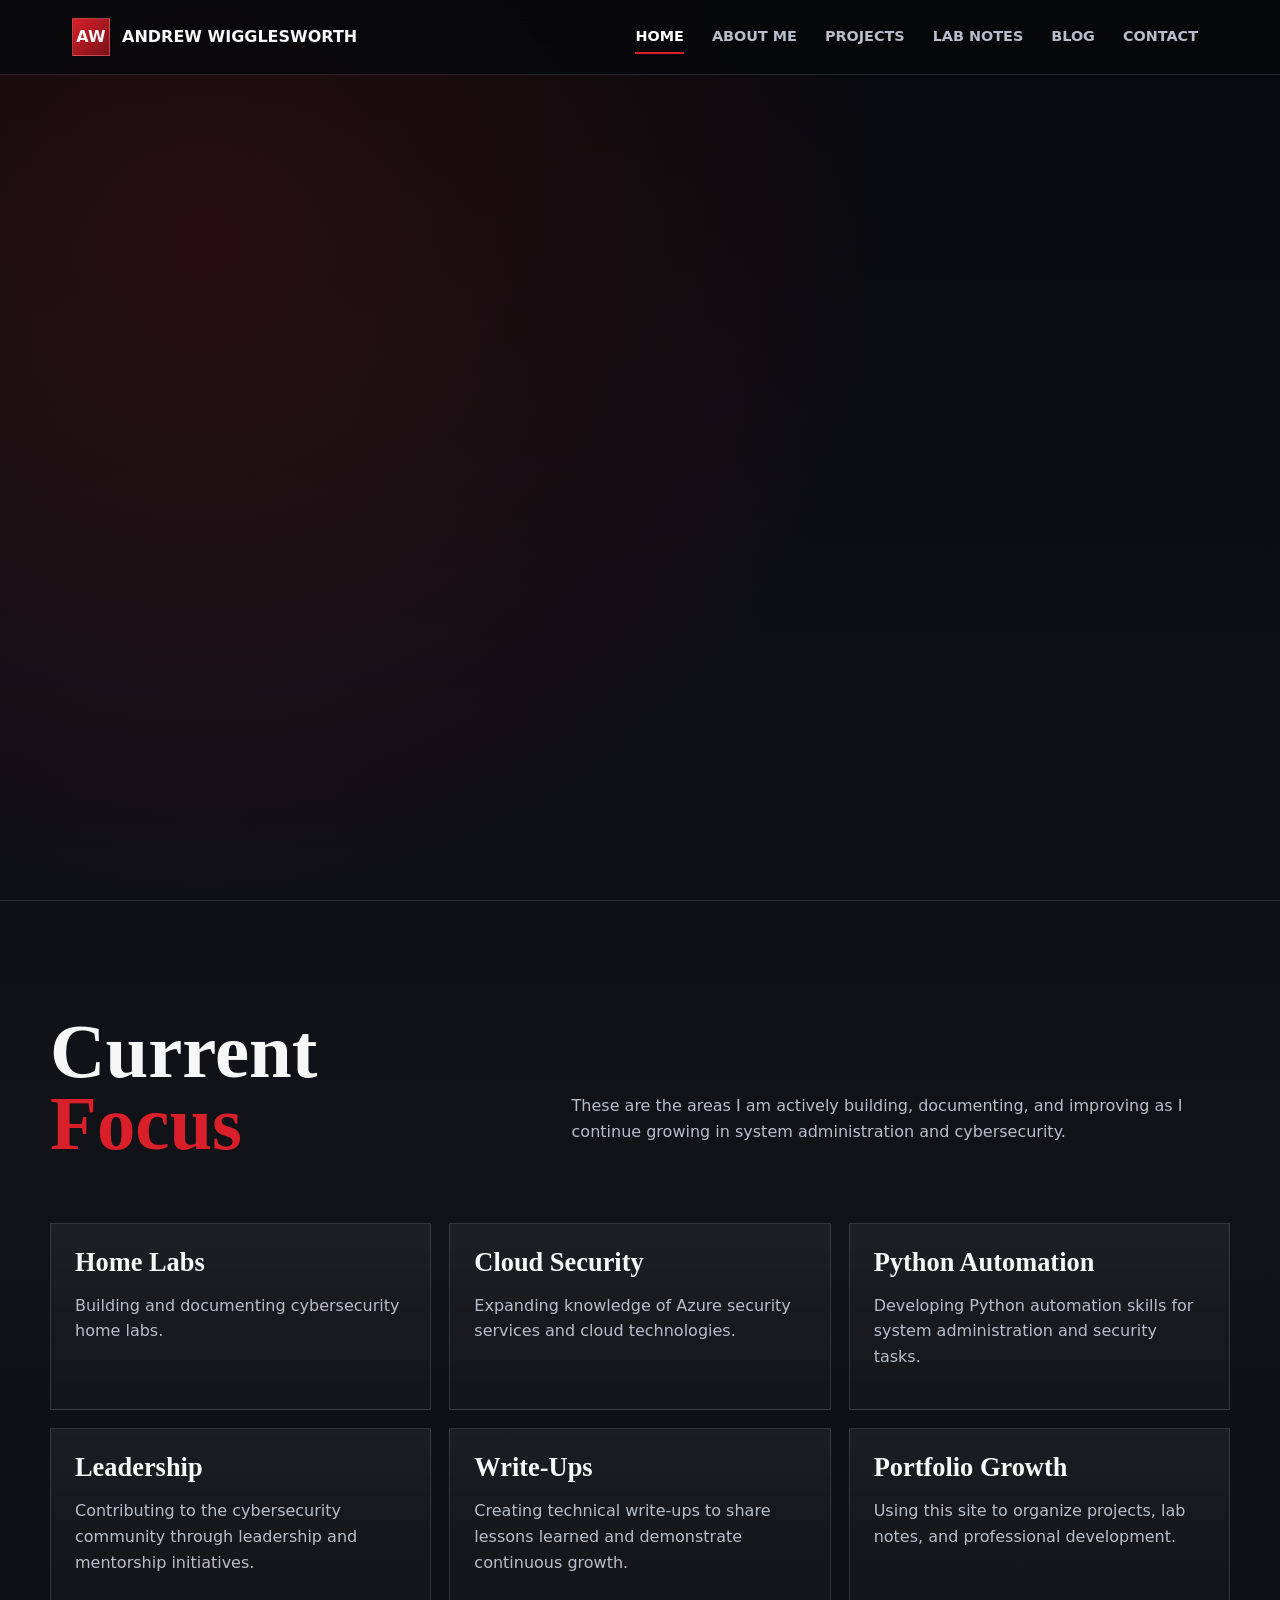
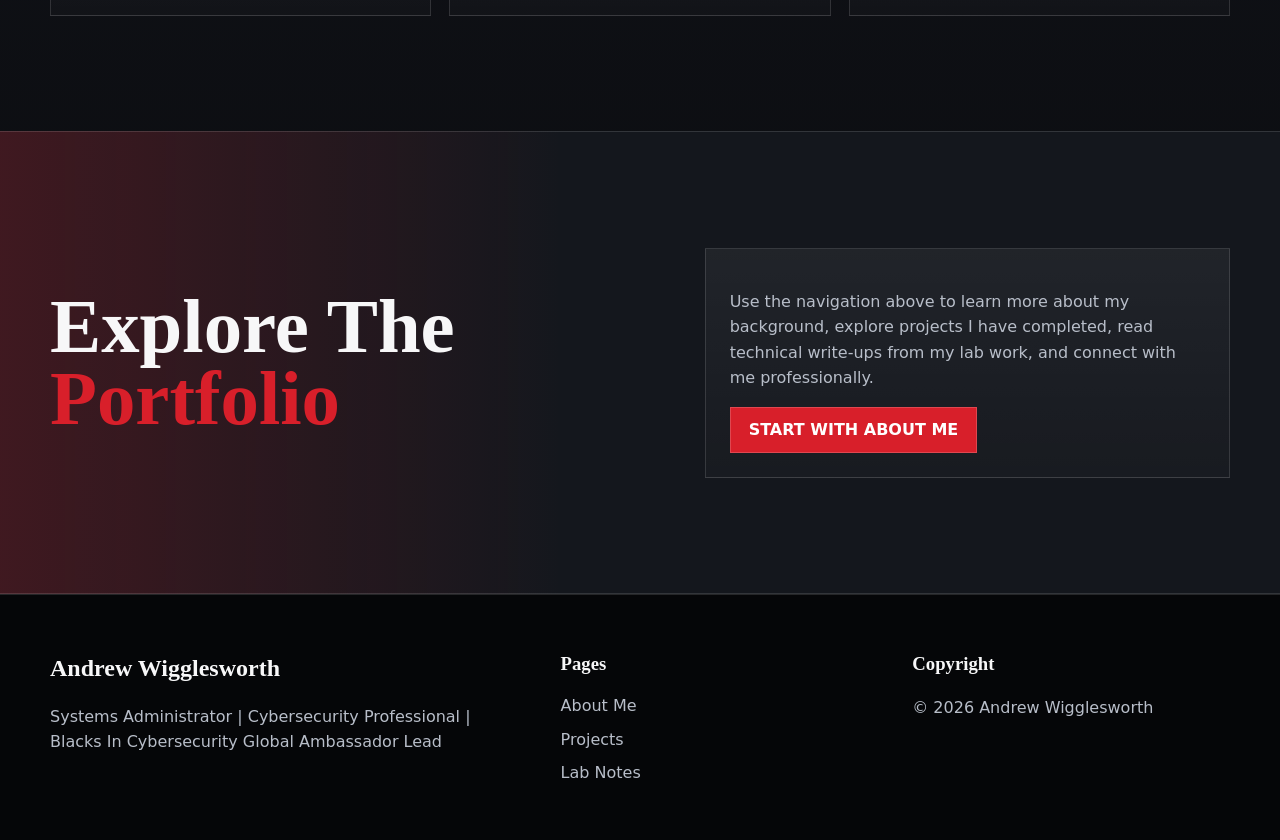
==== index.html @ 380708fb "Update index.html" ====
<!DOCTYPE html>
<html lang="en">
<head>
  <meta charset="UTF-8">
  <meta name="viewport" content="width=device-width, initial-scale=1.0">
  <title>Andrew Wigglesworth | Cybersecurity Portfolio</title>
  <link rel="stylesheet" href="style.css">
  <script src="script.js" defer></script>
</head>
<body>
  <header class="site-header">
    <div class="nav-wrap">
      <a class="brand" href="index.html" aria-label="Home">
        <span class="brand-mark">AW</span>
        <span>Andrew Wigglesworth</span>
      </a>
      <button class="nav-toggle" type="button" aria-label="Open navigation" aria-expanded="false"><span></span></button>
      <nav class="site-nav" aria-label="Main navigation">
        <a href="index.html">Home</a>
        <a href="about.html">About Me</a>
        <a href="projects.html">Projects</a>
        <a href="lab-notes.html">Lab Notes</a>
        <a href="blog.html">Blog</a>
        <a href="contact.html">Contact</a>
      </nav>
    </div>
  </header>

  <main class="page-shell">
    <section class="hero">
      <div class="hero-grid">
        <div class="hero-copy scroll-reveal">
          <p class="eyebrow">Systems Administrator | Cybersecurity Professional</p>
          <h1 class="display-title">Andrew <span>Wigglesworth</span></h1>
          <p class="lead">Welcome to my personal cybersecurity portfolio. This website serves as a central location to showcase my professional experience, technical projects, home lab initiatives, and ongoing growth within the cybersecurity field.</p>
          <p class="lead">I am passionate about building practical skills through hands-on learning, documenting my journey, and helping others break into technology and cybersecurity.</p>
          <div class="hero-actions">
            <a class="btn" href="projects.html">View Projects</a>
            <a class="btn ghost" href="contact.html">Connect With Me</a>
          </div>
        </div>
        <div class="hero-media scroll-reveal">
          <div class="placeholder-image float-soft" data-label="Professional photo placeholder"></div>
          <div class="placeholder-image" data-label="Cyber lab image placeholder"></div>
          <div class="caption-card">
            <strong>Blacks In Cybersecurity Global Ambassador Lead</strong>
            <span>Leadership, mentorship, and community growth.</span>
          </div>
        </div>
      </div>
    </section>

    <section class="section">
      <div class="section-inner">
        <div class="split-heading scroll-reveal">
          <h2>Current<br><span class="accent">Focus</span></h2>
          <p>These are the areas I am actively building, documenting, and improving as I continue growing in system administration and cybersecurity.</p>
        </div>
        <div class="card-grid">
          <article class="mini-card scroll-reveal"><h3>Home Labs</h3><p>Building and documenting cybersecurity home labs.</p></article>
          <article class="mini-card scroll-reveal"><h3>Cloud Security</h3><p>Expanding knowledge of Azure security services and cloud technologies.</p></article>
          <article class="mini-card scroll-reveal"><h3>Python Automation</h3><p>Developing Python automation skills for system administration and security tasks.</p></article>
          <article class="mini-card scroll-reveal"><h3>Leadership</h3><p>Contributing to the cybersecurity community through leadership and mentorship initiatives.</p></article>
          <article class="mini-card scroll-reveal"><h3>Write-Ups</h3><p>Creating technical write-ups to share lessons learned and demonstrate continuous growth.</p></article>
          <article class="mini-card scroll-reveal"><h3>Portfolio Growth</h3><p>Using this site to organize projects, lab notes, and professional development.</p></article>
        </div>
      </div>
    </section>

    <section class="section band">
      <div class="section-inner cta-band">
        <h2 class="scroll-reveal">Explore The<br><span class="accent">Portfolio</span></h2>
        <div class="mini-card scroll-reveal">
          <p>Use the navigation above to learn more about my background, explore projects I have completed, read technical write-ups from my lab work, and connect with me professionally.</p>
          <a class="btn" href="about.html">Start With About Me</a>
        </div>
      </div>
    </section>
  </main>

  <footer class="site-footer">
    <div class="footer-grid">
      <div><h2>Andrew Wigglesworth</h2><p>Systems Administrator | Cybersecurity Professional | Blacks In Cybersecurity Global Ambassador Lead</p></div>
      <div><h3>Pages</h3><div class="footer-links"><a href="about.html">About Me</a><a href="projects.html">Projects</a><a href="lab-notes.html">Lab Notes</a></div></div>
      <div><h3>Copyright</h3><p>&copy; 2026 Andrew Wigglesworth</p></div>
    </div>
  </footer>
</body>
</html>
---- style.css ----
:root {
  --bg: #08090b;
  --panel: #14171d;
  --panel-strong: #1b2028;
  --text: #f7f7f8;
  --muted: #b8bec9;
  --line: rgba(255, 255, 255, 0.13);
  --red: #d81f2a;
  --red-soft: rgba(216, 31, 42, 0.16);
  --white: #ffffff;
  --max: 1180px;
  --shadow: 0 24px 70px rgba(0, 0, 0, 0.38);
}

* {
  box-sizing: border-box;
}

html {
  scroll-behavior: smooth;
}

body {
  margin: 0;
  background:
    radial-gradient(circle at 16% 10%, rgba(216, 31, 42, 0.14), transparent 28%),
    linear-gradient(180deg, #08090b 0%, #111319 48%, #08090b 100%);
  color: var(--text);
  font-family: Inter, ui-sans-serif, system-ui, -apple-system, BlinkMacSystemFont, "Segoe UI", sans-serif;
  line-height: 1.6;
  opacity: 0;
  transform: translateY(10px);
  transition: opacity 520ms ease, transform 520ms ease;
}

body.page-ready {
  opacity: 1;
  transform: translateY(0);
}

body.page-exit {
  opacity: 0;
  transform: translateY(8px);
}

a {
  color: inherit;
  text-decoration: none;
}

.site-header {
  position: sticky;
  top: 0;
  z-index: 20;
  border-bottom: 1px solid var(--line);
  background: rgba(8, 9, 11, 0.86);
  backdrop-filter: blur(18px);
}

.nav-wrap {
  max-width: var(--max);
  min-height: 74px;
  margin: 0 auto;
  padding: 0 22px;
  display: flex;
  align-items: center;
  justify-content: space-between;
  gap: 22px;
}

.brand {
  display: inline-flex;
  align-items: center;
  gap: 12px;
  font-weight: 900;
  text-transform: uppercase;
}

.brand-mark {
  width: 38px;
  height: 38px;
  display: grid;
  place-items: center;
  background: linear-gradient(135deg, var(--red), #7a1118);
  border: 1px solid rgba(255, 255, 255, 0.2);
}

.nav-toggle {
  display: none;
  width: 42px;
  height: 42px;
  border: 1px solid var(--line);
  background: transparent;
  color: var(--white);
  cursor: pointer;
}

.nav-toggle span,
.nav-toggle::before,
.nav-toggle::after {
  content: "";
  display: block;
  width: 18px;
  height: 2px;
  margin: 4px auto;
  background: currentColor;
  transition: transform 220ms ease, opacity 220ms ease;
}

.nav-toggle.is-open span {
  opacity: 0;
}

.nav-toggle.is-open::before {
  transform: translateY(6px) rotate(45deg);
}

.nav-toggle.is-open::after {
  transform: translateY(-6px) rotate(-45deg);
}

.site-nav {
  display: flex;
  align-items: center;
  gap: 8px;
}

.site-nav a {
  position: relative;
  padding: 12px 10px;
  color: var(--muted);
  font-size: 0.9rem;
  font-weight: 800;
  text-transform: uppercase;
  transition: color 200ms ease;
}

.site-nav a::after {
  content: "";
  position: absolute;
  left: 10px;
  right: 10px;
  bottom: 7px;
  height: 2px;
  background: var(--red);
  transform: scaleX(0);
  transform-origin: left;
  transition: transform 220ms ease;
}

.site-nav a:hover,
.site-nav a.is-active {
  color: var(--white);
}

.site-nav a:hover::after,
.site-nav a.is-active::after {
  transform: scaleX(1);
}

.page-shell {
  overflow: hidden;
}

.hero {
  min-height: calc(100vh - 74px);
  padding: clamp(54px, 8vw, 94px) 22px;
  display: grid;
  align-items: center;
  border-bottom: 1px solid var(--line);
}

.hero-grid,
.feature-row,
.contact-grid,
.cta-band {
  max-width: var(--max);
  margin: 0 auto;
  display: grid;
  grid-template-columns: 1.05fr 0.95fr;
  gap: clamp(34px, 6vw, 74px);
  align-items: center;
}

.eyebrow {
  display: inline-flex;
  align-items: center;
  gap: 10px;
  color: var(--muted);
  font-size: 0.78rem;
  font-weight: 900;
  text-transform: uppercase;
}

.eyebrow::before {
  content: "";
  width: 9px;
  height: 9px;
  background: var(--red);
}

.display-title {
  margin: 16px 0 20px;
  font-family: Georgia, "Times New Roman", serif;
  font-size: clamp(3.2rem, 9vw, 8rem);
  line-height: 0.9;
  letter-spacing: 0;
}

.display-title span,
.accent {
  color: var(--red);
}

.lead {
  max-width: 680px;
  margin: 0 0 28px;
  color: var(--muted);
  font-size: clamp(1rem, 1.6vw, 1.2rem);
}

.btn {
  display: inline-flex;
  align-items: center;
  justify-content: center;
  min-height: 46px;
  padding: 0 18px;
  border: 1px solid rgba(255, 255, 255, 0.18);
  background: var(--red);
  color: var(--white);
  font-weight: 900;
  text-transform: uppercase;
  transition: transform 200ms ease, background 200ms ease;
}

.btn:hover {
  transform: translateY(-2px);
  background: #f02b37;
}

.btn.ghost {
  background: transparent;
}

.btn.ghost:hover {
  background: var(--red-soft);
}

.hero-actions {
  display: flex;
  flex-wrap: wrap;
  gap: 14px;
}

.hero-media {
  position: relative;
  min-height: 540px;
}

.placeholder-image {
  position: relative;
  min-height: 300px;
  overflow: hidden;
  border: 1px solid var(--line);
  background:
    linear-gradient(135deg, rgba(255, 255, 255, 0.08), transparent 32%),
    repeating-linear-gradient(-45deg, rgba(255, 255, 255, 0.075) 0 1px, transparent 1px 18px),
    linear-gradient(135deg, #1b2028, #0d0f13);
  box-shadow: var(--shadow);
}

.placeholder-image::before {
  content: "";
  position: absolute;
  inset: 18px;
  border: 1px dashed rgba(255, 255, 255, 0.25);
}

.placeholder-image::after {
  content: attr(data-label);
  position: absolute;
  left: 28px;
  bottom: 24px;
  color: rgba(255, 255, 255, 0.78);
  font-size: 0.78rem;
  font-weight: 900;
  text-transform: uppercase;
}

.hero-media .placeholder-image:first-child {
  min-height: 420px;
  width: 78%;
  margin-left: auto;
}

.hero-media .placeholder-image:nth-child(2) {
  position: absolute;
  left: 0;
  bottom: 28px;
  width: 58%;
  min-height: 230px;
  border-color: rgba(216, 31, 42, 0.56);
}

.caption-card {
  position: absolute;
  right: 0;
  bottom: 0;
  width: min(280px, 74%);
  padding: 22px;
  border-left: 4px solid var(--red);
  background: rgba(20, 23, 29, 0.94);
  box-shadow: var(--shadow);
}

.caption-card strong {
  display: block;
  font-family: Georgia, "Times New Roman", serif;
  font-size: 1.42rem;
  line-height: 1.12;
}

.caption-card span {
  color: var(--muted);
  font-size: 0.88rem;
}

.section {
  padding: clamp(70px, 9vw, 126px) 22px;
}

.section-inner {
  max-width: var(--max);
  margin: 0 auto;
}

.split-heading {
  display: grid;
  grid-template-columns: 0.82fr 1.18fr;
  gap: clamp(28px, 5vw, 68px);
  align-items: end;
  margin-bottom: clamp(36px, 5vw, 62px);
}

.split-heading h2,
.feature-copy h2,
.feature-copy h3,
.cta-band h2 {
  margin: 0;
  font-family: Georgia, "Times New Roman", serif;
  font-size: clamp(2.4rem, 6vw, 5.8rem);
  line-height: 0.94;
  letter-spacing: 0;
}

.split-heading p,
.feature-copy p,
.mini-card p,
.contact-card p,
.footer-grid p,
.footer-grid a {
  color: var(--muted);
}

.feature-row {
  padding: clamp(38px, 5vw, 74px) 0;
  border-top: 1px solid var(--line);
}

.feature-row.reverse .feature-copy {
  order: 2;
}

.feature-row.reverse .feature-media {
  order: 1;
}

.meta-list {
  display: grid;
  gap: 12px;
  margin: 22px 0 0;
  padding: 0;
  list-style: none;
}

.meta-list li {
  display: flex;
  gap: 12px;
  color: var(--muted);
}

.meta-list li::before {
  content: "";
  flex: 0 0 auto;
  width: 9px;
  height: 9px;
  margin-top: 8px;
  background: var(--red);
}

.card-grid {
  display: grid;
  grid-template-columns: repeat(3, 1fr);
  gap: 18px;
}

.mini-card,
.contact-card {
  min-height: 178px;
  padding: 24px;
  border: 1px solid var(--line);
  background: linear-gradient(180deg, rgba(255, 255, 255, 0.055), rgba(255, 255, 255, 0.015));
  transition: transform 220ms ease, border-color 220ms ease, background 220ms ease;
}

.mini-card:hover,
.contact-card:hover {
  transform: translateY(-5px);
  border-color: rgba(216, 31, 42, 0.62);
  background: linear-gradient(180deg, rgba(216, 31, 42, 0.14), rgba(255, 255, 255, 0.015));
}

.mini-card h3,
.contact-card h2 {
  margin: 0 0 12px;
  font-family: Georgia, "Times New Roman", serif;
  font-size: 1.65rem;
  line-height: 1.1;
}

.band {
  background:
    linear-gradient(90deg, rgba(216, 31, 42, 0.22), transparent 44%),
    var(--panel);
  border-top: 1px solid var(--line);
  border-bottom: 1px solid var(--line);
}

.contact-grid {
  grid-template-columns: 0.9fr 1.1fr;
}

.contact-links {
  display: grid;
  gap: 16px;
}

.contact-card a {
  color: var(--white);
  font-weight: 900;
}

.site-footer {
  padding: 54px 22px;
  border-top: 1px solid var(--line);
  background: #050608;
}

.footer-grid {
  max-width: var(--max);
  margin: 0 auto;
  display: grid;
  grid-template-columns: 1.2fr 0.8fr 0.8fr;
  gap: 34px;
}

.footer-grid h2,
.footer-grid h3 {
  margin: 0 0 14px;
  font-family: Georgia, "Times New Roman", serif;
}

.footer-links {
  display: grid;
  gap: 8px;
}

.scroll-reveal {
  opacity: 0;
  transform: translateY(34px);
  transition: opacity 680ms ease, transform 680ms ease;
  transition-delay: calc(var(--reveal-delay, 0) * 85ms);
}

.scroll-reveal.is-visible {
  opacity: 1;
  transform: translateY(0);
}

.float-soft {
  animation: floatSoft 5.6s ease-in-out infinite;
}

@keyframes floatSoft {
  0%,
  100% {
    transform: translateY(0);
  }

  50% {
    transform: translateY(-12px);
  }
}

@media (max-width: 900px) {
  .nav-toggle {
    display: block;
  }

  .site-nav {
    position: absolute;
    top: 74px;
    left: 0;
    right: 0;
    display: grid;
    gap: 0;
    padding: 10px 22px 22px;
    background: rgba(8, 9, 11, 0.98);
    border-bottom: 1px solid var(--line);
    transform: translateY(-14px);
    opacity: 0;
    pointer-events: none;
    transition: opacity 220ms ease, transform 220ms ease;
  }

  .site-nav.is-open {
    transform: translateY(0);
    opacity: 1;
    pointer-events: auto;
  }

  .site-nav a {
    padding: 14px 0;
  }

  .hero-grid,
  .feature-row,
  .contact-grid,
  .cta-band,
  .split-heading,
  .footer-grid {
    grid-template-columns: 1fr;
  }

  .feature-row.reverse .feature-copy,
  .feature-row.reverse .feature-media {
    order: initial;
  }

  .card-grid {
    grid-template-columns: 1fr;
  }

  .hero-media {
    min-height: 430px;
  }
}

@media (max-width: 620px) {
  .brand span:last-child {
    display: none;
  }

  .hero,
  .section,
  .site-footer {
    padding-left: 16px;
    padding-right: 16px;
  }

  .nav-wrap {
    padding: 0 16px;
  }

  .display-title {
    font-size: clamp(3.1rem, 17vw, 5.1rem);
  }

  .hero-media {
    display: grid;
    gap: 16px;
    min-height: 0;
  }

  .hero-media .placeholder-image:first-child,
  .hero-media .placeholder-image:nth-child(2),
  .caption-card {
    position: relative;
    width: 100%;
    inset: auto;
    margin: 0;
  }
}

@media (prefers-reduced-motion: reduce) {
  *,
  *::before,
  *::after {
    scroll-behavior: auto !important;
    animation-duration: 0.01ms !important;
    animation-iteration-count: 1 !important;
    transition-duration: 0.01ms !important;
  }

  body,
  .scroll-reveal {
    opacity: 1;
    transform: none;
  }
}

/* ===== Blog Feed Page ===== */

.feed-layout {
    display: grid;
    grid-template-columns: repeat(2, minmax(0, 1fr));
    gap: 2rem;
    align-items: start;
}

.feed-column {
    margin-bottom: 0;
}

.feed-column-header {
    margin-bottom: 1.25rem;
}

.feed-column-header h2 {
    margin-bottom: 0.5rem;
}

.feed-column-header p {
    color: #b0b0b0;
    margin: 0;
}

.feed-scroll {
    height: 720px;
    overflow-y: auto;
    overflow-x: hidden;
    padding-right: 0.75rem;
    scrollbar-color: #64b5f6 #121212;
    scrollbar-width: thin;
}

.feed-scroll::-webkit-scrollbar {
    width: 10px;
}

.feed-scroll::-webkit-scrollbar-track {
    background: #121212;
    border-radius: 10px;
}

.feed-scroll::-webkit-scrollbar-thumb {
    background: #64b5f6;
    border-radius: 10px;
}

.feed-scroll::-webkit-scrollbar-thumb:hover {
    background: #90caf9;
}

.manual-post {
    background-color: #121212;
    border: 1px solid #2d2d2d;
    border-radius: 10px;
    padding: 1.5rem;
    margin-bottom: 1rem;
}

.manual-post h3 {
    color: #64b5f6;
    margin-top: 0;
}

.manual-post p {
    color: #cfcfcf;
}

@media (max-width: 900px) {
    .feed-layout {
        grid-template-columns: 1fr;
    }

    .feed-scroll {
        height: 620px;
    }
}
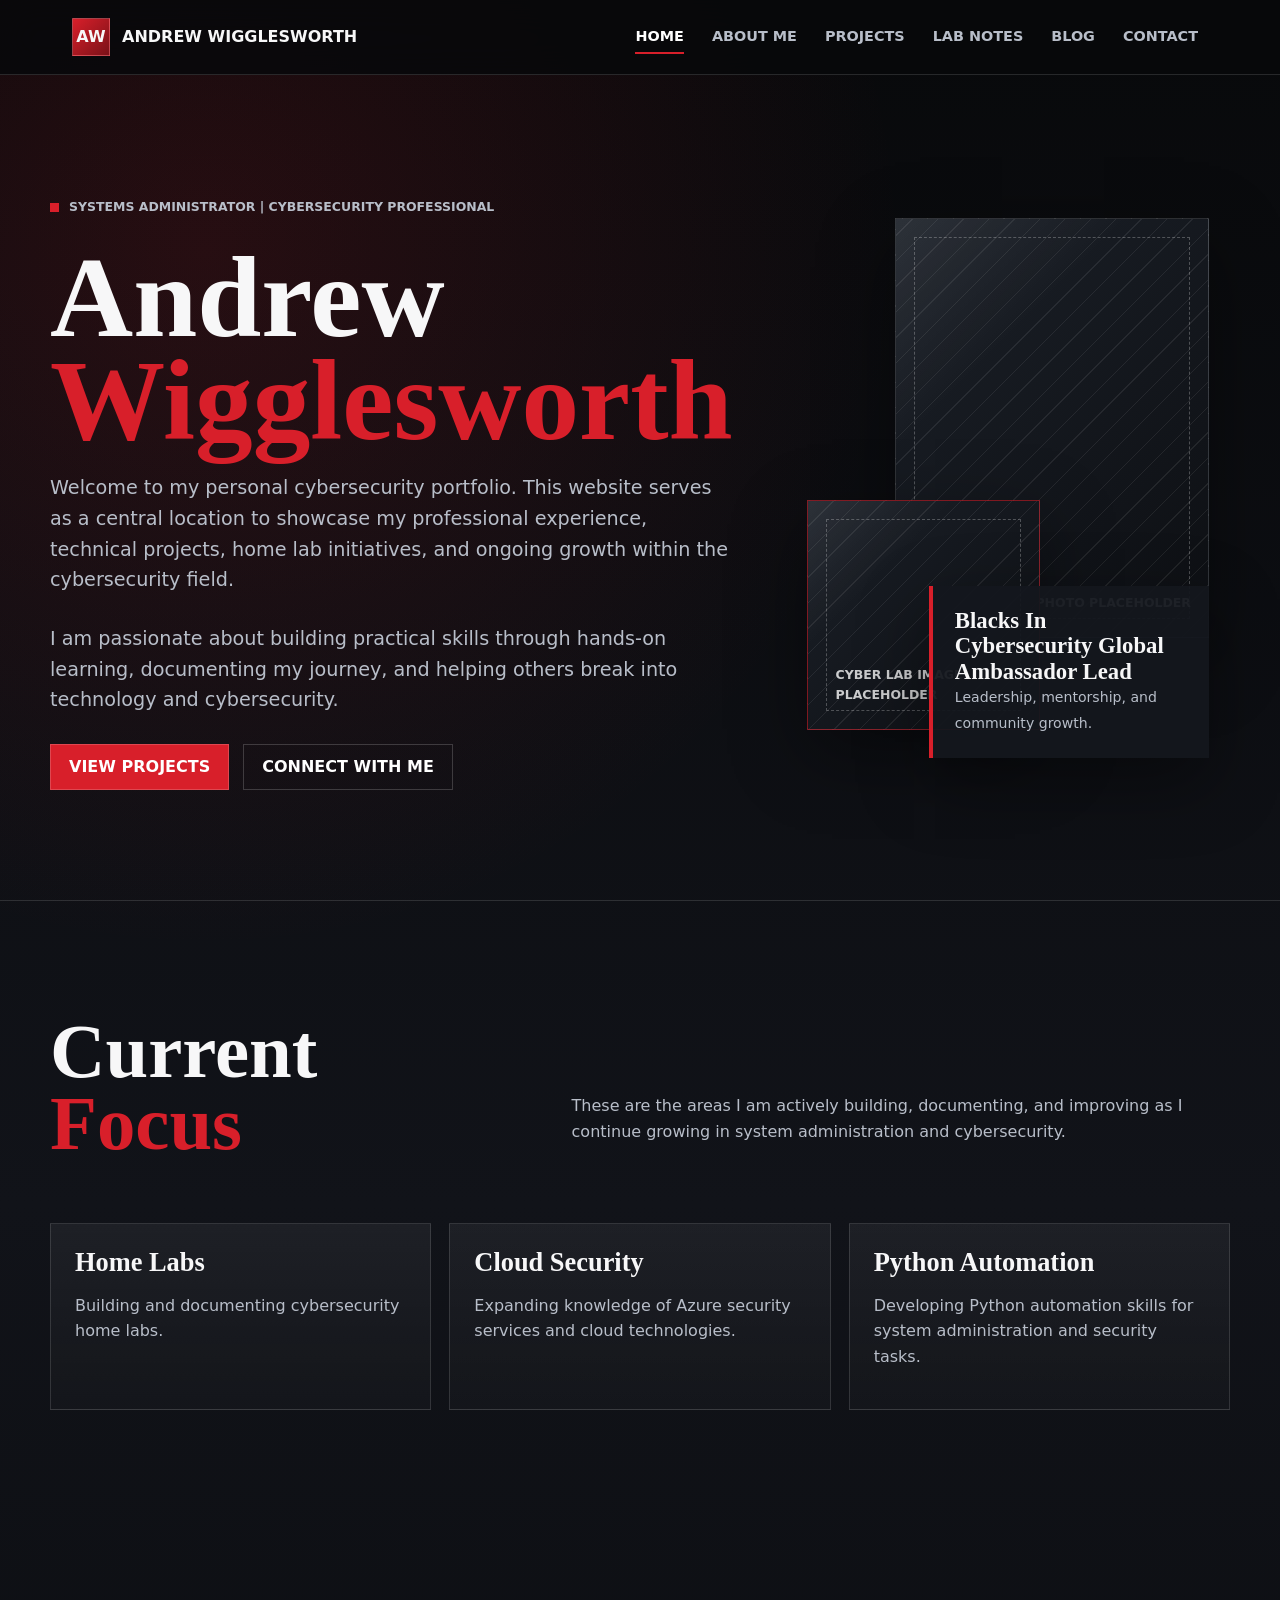
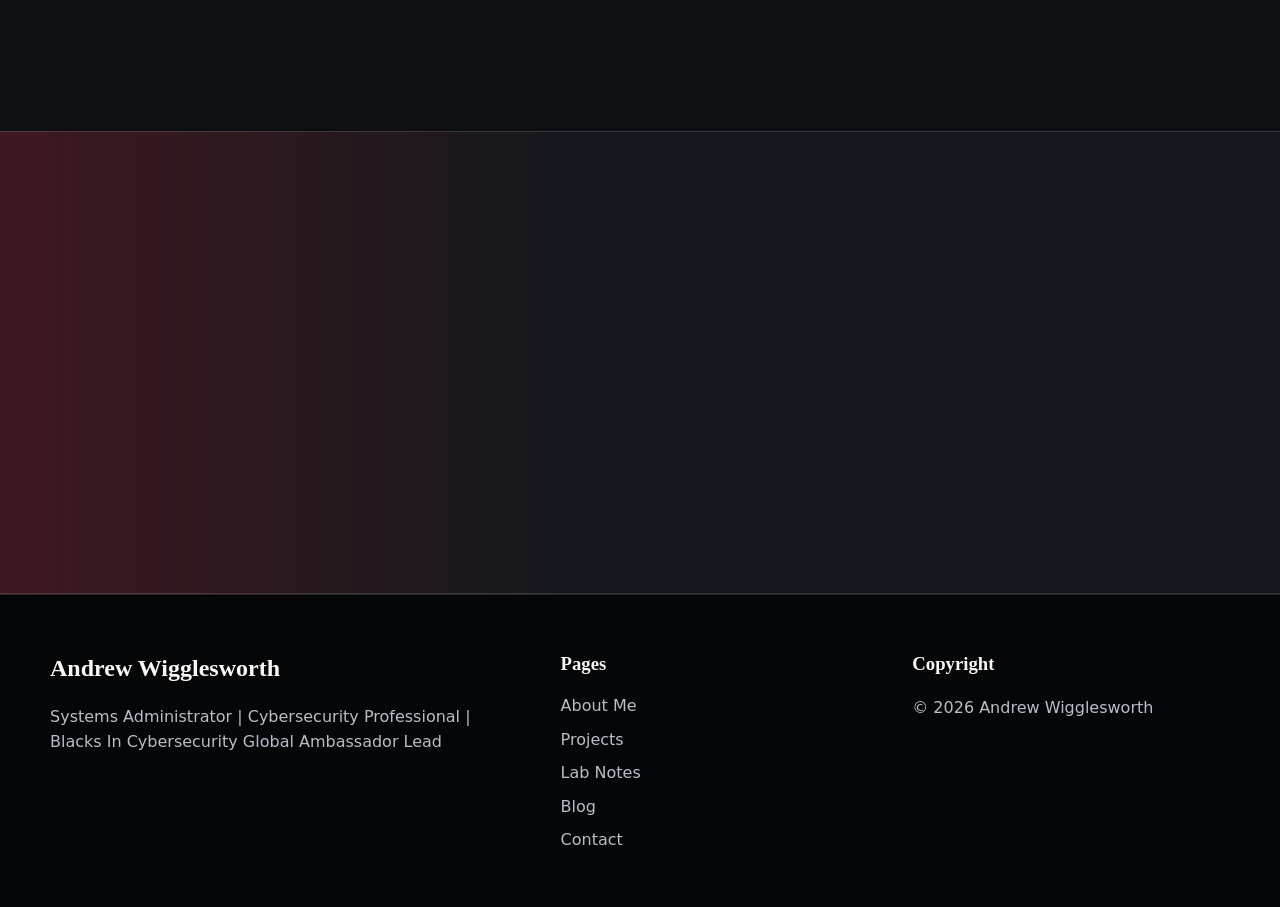
==== commit b07c244b: "Update index.html" ====
--- a/index.html
+++ b/index.html
@@ -81,7 +81,7 @@
   <footer class="site-footer">
     <div class="footer-grid">
       <div><h2>Andrew Wigglesworth</h2><p>Systems Administrator | Cybersecurity Professional | Blacks In Cybersecurity Global Ambassador Lead</p></div>
-      <div><h3>Pages</h3><div class="footer-links"><a href="about.html">About Me</a><a href="projects.html">Projects</a><a href="lab-notes.html">Lab Notes</a></div></div>
+      <div><h3>Pages</h3><div class="footer-links"><a href="about.html">About Me</a><a href="projects.html">Projects</a><a href="lab-notes.html">Lab Notes</a><a href="blog.html">Blog</a><a href="contact.html">Contact</a></div></div>
       <div><h3>Copyright</h3><p>&copy; 2026 Andrew Wigglesworth</p></div>
     </div>
   </footer>
--- a/style.css
+++ b/style.css
@@ -616,23 +616,43 @@
     grid-template-columns: repeat(2, minmax(0, 1fr));
     gap: 2rem;
     align-items: start;
+.blog-feed-grid {
+  display: grid;
+  grid-template-columns: repeat(2, minmax(0, 1fr));
+  gap: 22px;
+  align-items: start;
 }
 
 .feed-column {
     margin-bottom: 0;
+.blog-feed-panel {
+  min-height: 820px;
+  padding: 24px;
+  border: 1px solid var(--line);
+  background: linear-gradient(180deg, rgba(255, 255, 255, 0.055), rgba(255, 255, 255, 0.015));
 }
 
 .feed-column-header {
     margin-bottom: 1.25rem;
+.blog-feed-header {
+  margin-bottom: 18px;
 }
 
 .feed-column-header h2 {
     margin-bottom: 0.5rem;
+.blog-feed-header h2 {
+  margin: 8px 0 10px;
+  font-family: Georgia, "Times New Roman", serif;
+  font-size: clamp(2rem, 4vw, 3.8rem);
+  line-height: 0.96;
 }
 
 .feed-column-header p {
     color: #b0b0b0;
     margin: 0;
+.blog-feed-header p:last-child {
+  margin: 0;
+  color: var(--muted);
 }
 
 .feed-scroll {
@@ -642,6 +662,13 @@
     padding-right: 0.75rem;
     scrollbar-color: #64b5f6 #121212;
     scrollbar-width: thin;
+.blog-feed-scroll {
+  height: 720px;
+  overflow-y: auto;
+  overflow-x: hidden;
+  padding-right: 12px;
+  scrollbar-color: var(--red) #0c0e12;
+  scrollbar-width: thin;
 }
 
 .feed-scroll::-webkit-scrollbar {
@@ -651,15 +678,21 @@
 .feed-scroll::-webkit-scrollbar-track {
     background: #121212;
     border-radius: 10px;
+.blog-feed-scroll::-webkit-scrollbar {
+  width: 10px;
 }
 
 .feed-scroll::-webkit-scrollbar-thumb {
     background: #64b5f6;
     border-radius: 10px;
+.blog-feed-scroll::-webkit-scrollbar-track {
+  background: #0c0e12;
 }
 
 .feed-scroll::-webkit-scrollbar-thumb:hover {
     background: #90caf9;
+.blog-feed-scroll::-webkit-scrollbar-thumb {
+  background: var(--red);
 }
 
 .manual-post {
@@ -668,25 +701,13 @@
     border-radius: 10px;
     padding: 1.5rem;
     margin-bottom: 1rem;
+  padding: 22px;
+  margin-bottom: 16px;
+  border: 1px solid var(--line);
+  background: #0c0e12;
 }
 
 .manual-post h3 {
     color: #64b5f6;
-    margin-top: 0;
-}
-
-.manual-post p {
-    color: #cfcfcf;
-}
-
-@media (max-width: 900px) {
-    .feed-layout {
-        grid-template-columns: 1fr;
-    }
-
-    .feed-scroll {
-        height: 620px;
-    }
-}
-
-
+
+
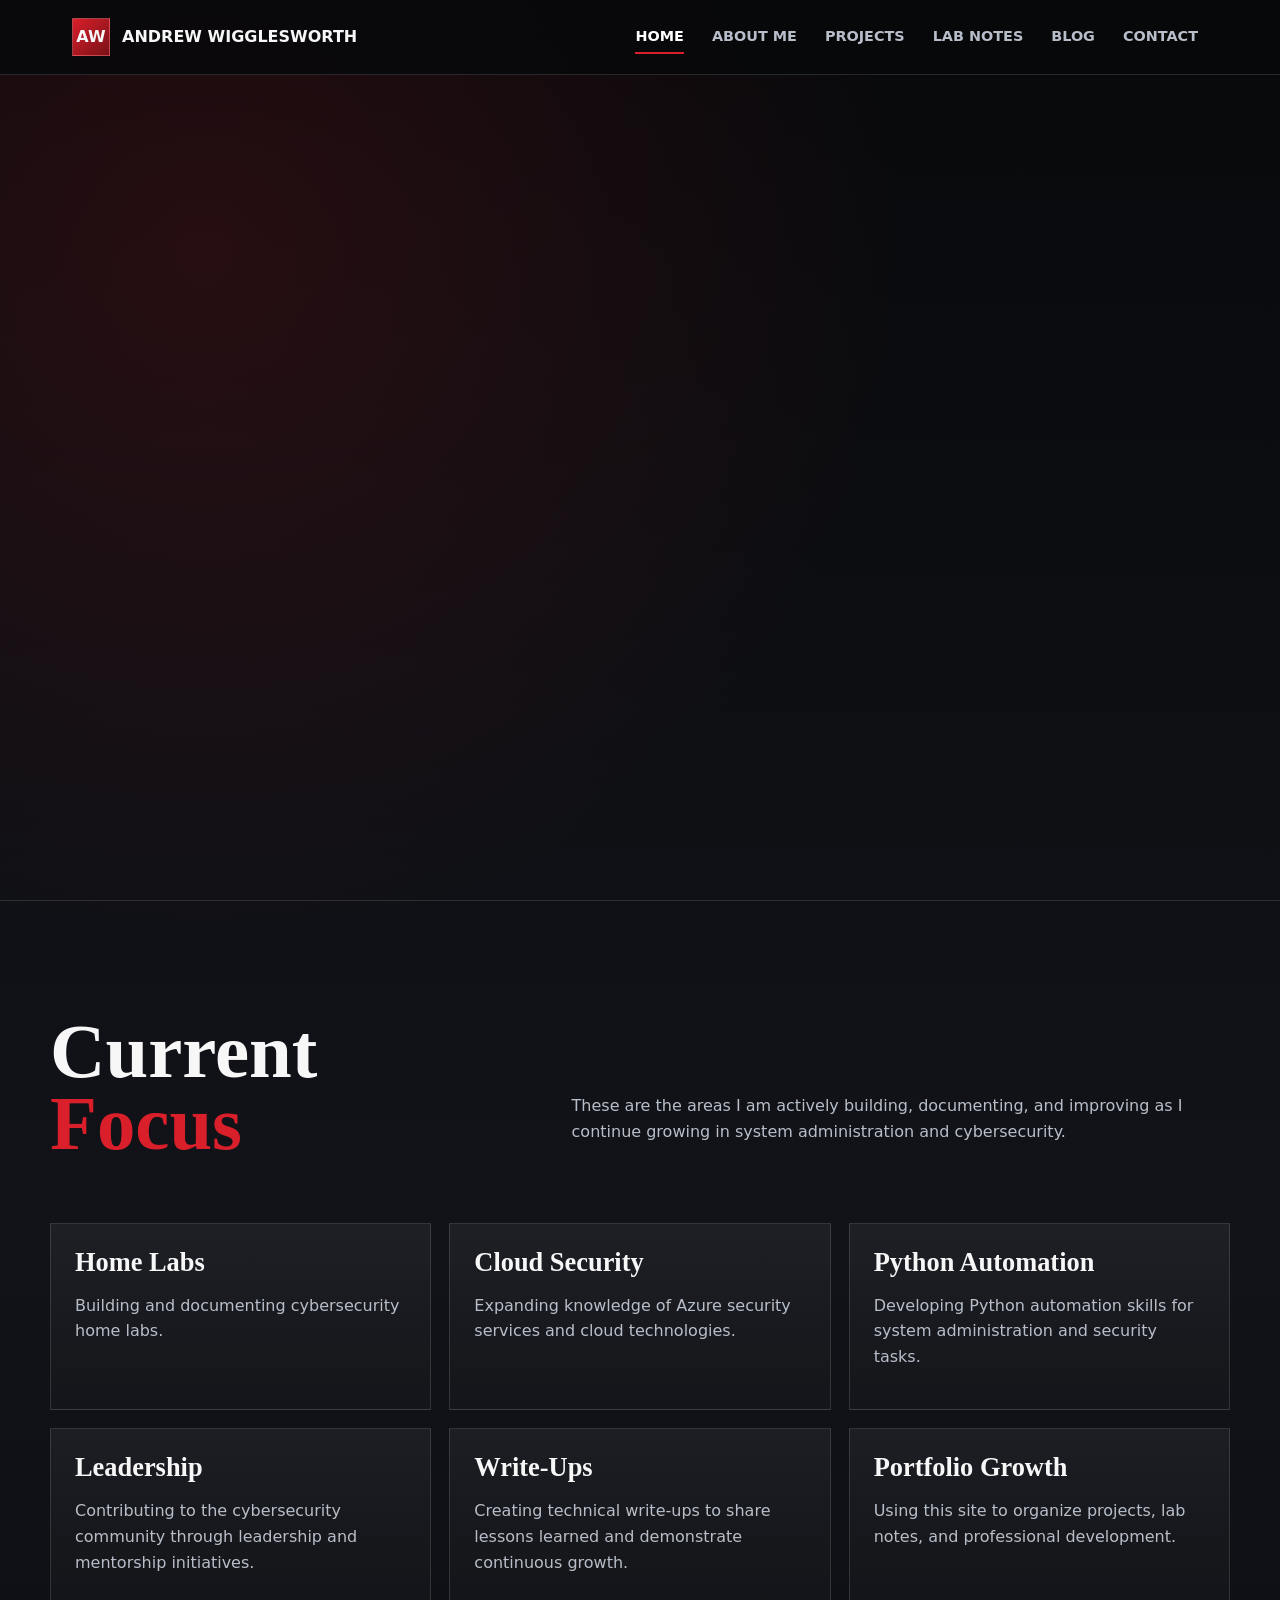
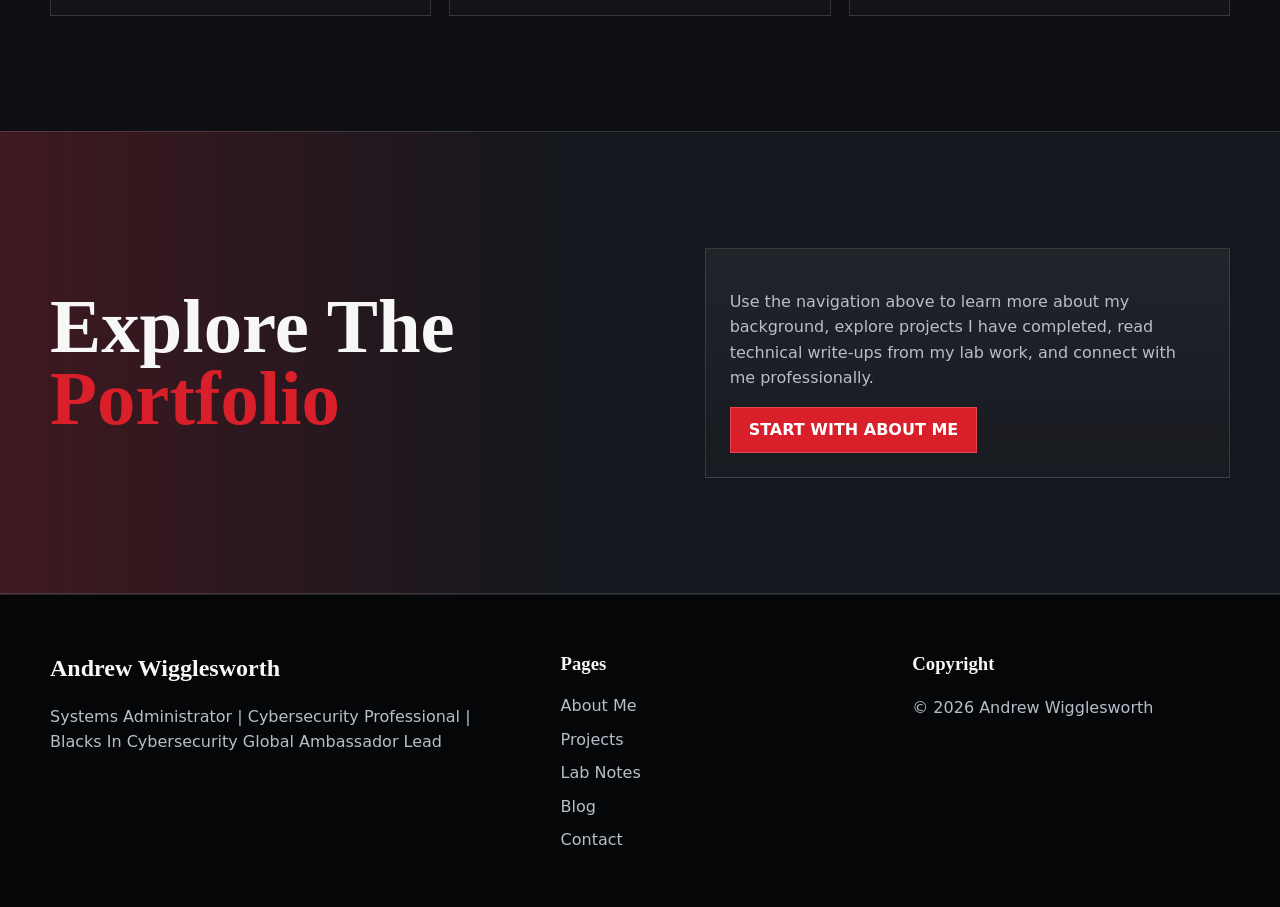
==== commit 8117a2e7: "Update index.html" ====
--- a/index.html
+++ b/index.html
@@ -1,20 +1,47 @@
 <!DOCTYPE html>
+<!--
+  index.html: HOME PAGE
+  This is the main entry page for the portfolio.
+  HTML comments like this are visible in GITHub code but not on the website.
+-->
 <html lang="en">
 <head>
+  <!-- Allows standard letters, symbols, and punctuation to display correctly. -->
   <meta charset="UTF-8">
+ 
+  <!-- Makes the layout use the actual width of phones and tablets. -->
   <meta name="viewport" content="width=device-width, initial-scale=1.0">
+
+  <!-- Text displayed in the browser tab and used by search engines. -->
   <title>Andrew Wigglesworth | Cybersecurity Portfolio</title>
+
+  <!-- Loads the shard visual design used by every page. -->
   <link rel="stylesheet" href="style.css">
+
+  <!-- 
+    Loads shared interaction and animation code.
+    "defer" waits until the HTML has been read before running the script.
+  -->
   <script src="script.js" defer></script>
 </head>
 <body>
+  <!-- ===== SHARED SITE HEADER ===== -->
   <header class="site-header">
     <div class="nav-wrap">
+      <!-- Clicking the brand returns visitors to the home page. -->
       <a class="brand" href="index.html" aria-label="Home">
         <span class="brand-mark">AW</span>
         <span>Andrew Wigglesworth</span>
       </a>
-      <button class="nav-toggle" type="button" aria-label="Open navigation" aria-expanded="false"><span></span></button>
+
+      <!-- Mobile menu button. JavaScript adds/removes the "is-open" class. -->
+      <button class="nav-toggle" type="button" aria-label="Open navigation" aria-expanded="false"><span></span>
+      </button>
+
+      <!--
+        Main navigation.
+        script.js compares each href with the current filename and adds "is-active" to the matching link.
+      -->
       <nav class="site-nav" aria-label="Main navigation">
         <a href="index.html">Home</a>
         <a href="about.html">About Me</a>
@@ -26,22 +53,39 @@
     </div>
   </header>
 
+  <!-- ===== MAIN HOME-PAGE CONTENT ===== -->
   <main class="page-shell">
+    <!--
+      HERO SECTION
+      "hero-grid" creates two column on desktop.
+      "scroll-reveal" tells JavaScript to animate an elemnet into view.
+    -->
     <section class="hero">
       <div class="hero-grid">
+        <!-- Left hero column: introductory text and calls to action. -->
         <div class="hero-copy scroll-reveal">
           <p class="eyebrow">Systems Administrator | Cybersecurity Professional</p>
+
+          <!-- The span is colored red by .display-title span in style.css. -->
           <h1 class="display-title">Andrew <span>Wigglesworth</span></h1>
+          
           <p class="lead">Welcome to my personal cybersecurity portfolio. This website serves as a central location to showcase my professional experience, technical projects, home lab initiatives, and ongoing growth within the cybersecurity field.</p>
+          
           <p class="lead">I am passionate about building practical skills through hands-on learning, documenting my journey, and helping others break into technology and cybersecurity.</p>
+
+          <!-- Button links to important next pages. -->
           <div class="hero-actions">
             <a class="btn" href="projects.html">View Projects</a>
             <a class="btn ghost" href="contact.html">Connect With Me</a>
           </div>
         </div>
+
+        <!-- Right hero column: replace placeholder divs with real images later. -->
         <div class="hero-media scroll-reveal">
           <div class="placeholder-image float-soft" data-label="Professional photo placeholder"></div>
           <div class="placeholder-image" data-label="Cyber lab image placeholder"></div>
+          
+          <!-- Overlay card positioned over the image area by CSS. -->
           <div class="caption-card">
             <strong>Blacks In Cybersecurity Global Ambassador Lead</strong>
             <span>Leadership, mentorship, and community growth.</span>
@@ -50,26 +94,59 @@
       </div>
     </section>
 
+    <!-- ===== CURRENT FOCUS SECTION ===== -->
     <section class="section">
       <div class="section-inner">
+
+        <!-- Split heading places the title and descritpion in seperate columns. -->
         <div class="split-heading scroll-reveal">
           <h2>Current<br><span class="accent">Focus</span></h2>
           <p>These are the areas I am actively building, documenting, and improving as I continue growing in system administration and cybersecurity.</p>
         </div>
+
+        <!-- 
+          Card grid uses three columns on desktop and one column on mobile.
+          Each article is an independent focus item.
+        -->
         <div class="card-grid">
-          <article class="mini-card scroll-reveal"><h3>Home Labs</h3><p>Building and documenting cybersecurity home labs.</p></article>
-          <article class="mini-card scroll-reveal"><h3>Cloud Security</h3><p>Expanding knowledge of Azure security services and cloud technologies.</p></article>
-          <article class="mini-card scroll-reveal"><h3>Python Automation</h3><p>Developing Python automation skills for system administration and security tasks.</p></article>
-          <article class="mini-card scroll-reveal"><h3>Leadership</h3><p>Contributing to the cybersecurity community through leadership and mentorship initiatives.</p></article>
-          <article class="mini-card scroll-reveal"><h3>Write-Ups</h3><p>Creating technical write-ups to share lessons learned and demonstrate continuous growth.</p></article>
-          <article class="mini-card scroll-reveal"><h3>Portfolio Growth</h3><p>Using this site to organize projects, lab notes, and professional development.</p></article>
+          <article class="mini-card scroll-reveal">
+            <h3>Home Labs</h3>
+            <p>Building and documenting cybersecurity home labs.</p>
+          </article>
+          
+          <article class="mini-card scroll-reveal">
+            <h3>Cloud Security</h3>
+            <p>Expanding knowledge of Azure security services and cloud technologies.</p>
+          </article>
+          
+          <article class="mini-card scroll-reveal">
+            <h3>Python Automation</h3>
+            <p>Developing Python automation skills for system administration and security tasks.</p>
+          </article>
+          
+          <article class="mini-card scroll-reveal">
+            <h3>Leadership</h3>
+            <p>Contributing to the cybersecurity community through leadership and mentorship initiatives.</p>
+          </article>
+          
+          <article class="mini-card scroll-reveal">
+            <h3>Write-Ups</h3>
+            <p>Creating technical write-ups to share lessons learned and demonstrate continuous growth.</p>
+          </article>
+          
+          <article class="mini-card scroll-reveal">
+            <h3>Portfolio Growth</h3>
+            <p>Using this site to organize projects, lab notes, and professional development.</p>
+          </article>
         </div>
       </div>
     </section>
 
+<!-- ===== FINAL CALL-TO-ACTION BAND ===== -->
     <section class="section band">
       <div class="section-inner cta-band">
         <h2 class="scroll-reveal">Explore The<br><span class="accent">Portfolio</span></h2>
+        
         <div class="mini-card scroll-reveal">
           <p>Use the navigation above to learn more about my background, explore projects I have completed, read technical write-ups from my lab work, and connect with me professionally.</p>
           <a class="btn" href="about.html">Start With About Me</a>
@@ -78,11 +155,28 @@
     </section>
   </main>
 
+  <!-- ===== SHARED SITE FOOTER ===== -->
   <footer class="site-footer">
     <div class="footer-grid">
-      <div><h2>Andrew Wigglesworth</h2><p>Systems Administrator | Cybersecurity Professional | Blacks In Cybersecurity Global Ambassador Lead</p></div>
-      <div><h3>Pages</h3><div class="footer-links"><a href="about.html">About Me</a><a href="projects.html">Projects</a><a href="lab-notes.html">Lab Notes</a><a href="blog.html">Blog</a><a href="contact.html">Contact</a></div></div>
-      <div><h3>Copyright</h3><p>&copy; 2026 Andrew Wigglesworth</p></div>
+      <div>
+        <h2>Andrew Wigglesworth</h2>
+        <p>Systems Administrator | Cybersecurity Professional | Blacks In Cybersecurity Global Ambassador Lead</p>
+      </div>
+      
+      <div>
+        <h3>Pages</h3>
+        <div class="footer-links">
+          <a href="about.html">About Me</a>
+          <a href="projects.html">Projects</a>
+          <a href="lab-notes.html">Lab Notes</a>
+          <a href="blog.html">Blog</a>
+          <a href="contact.html">Contact</a>
+        </div>
+      </div>
+      <div>
+        <h3>Copyright</h3>
+        <p>&copy; 2026 Andrew Wigglesworth</p>
+      </div>
     </div>
   </footer>
 </body>
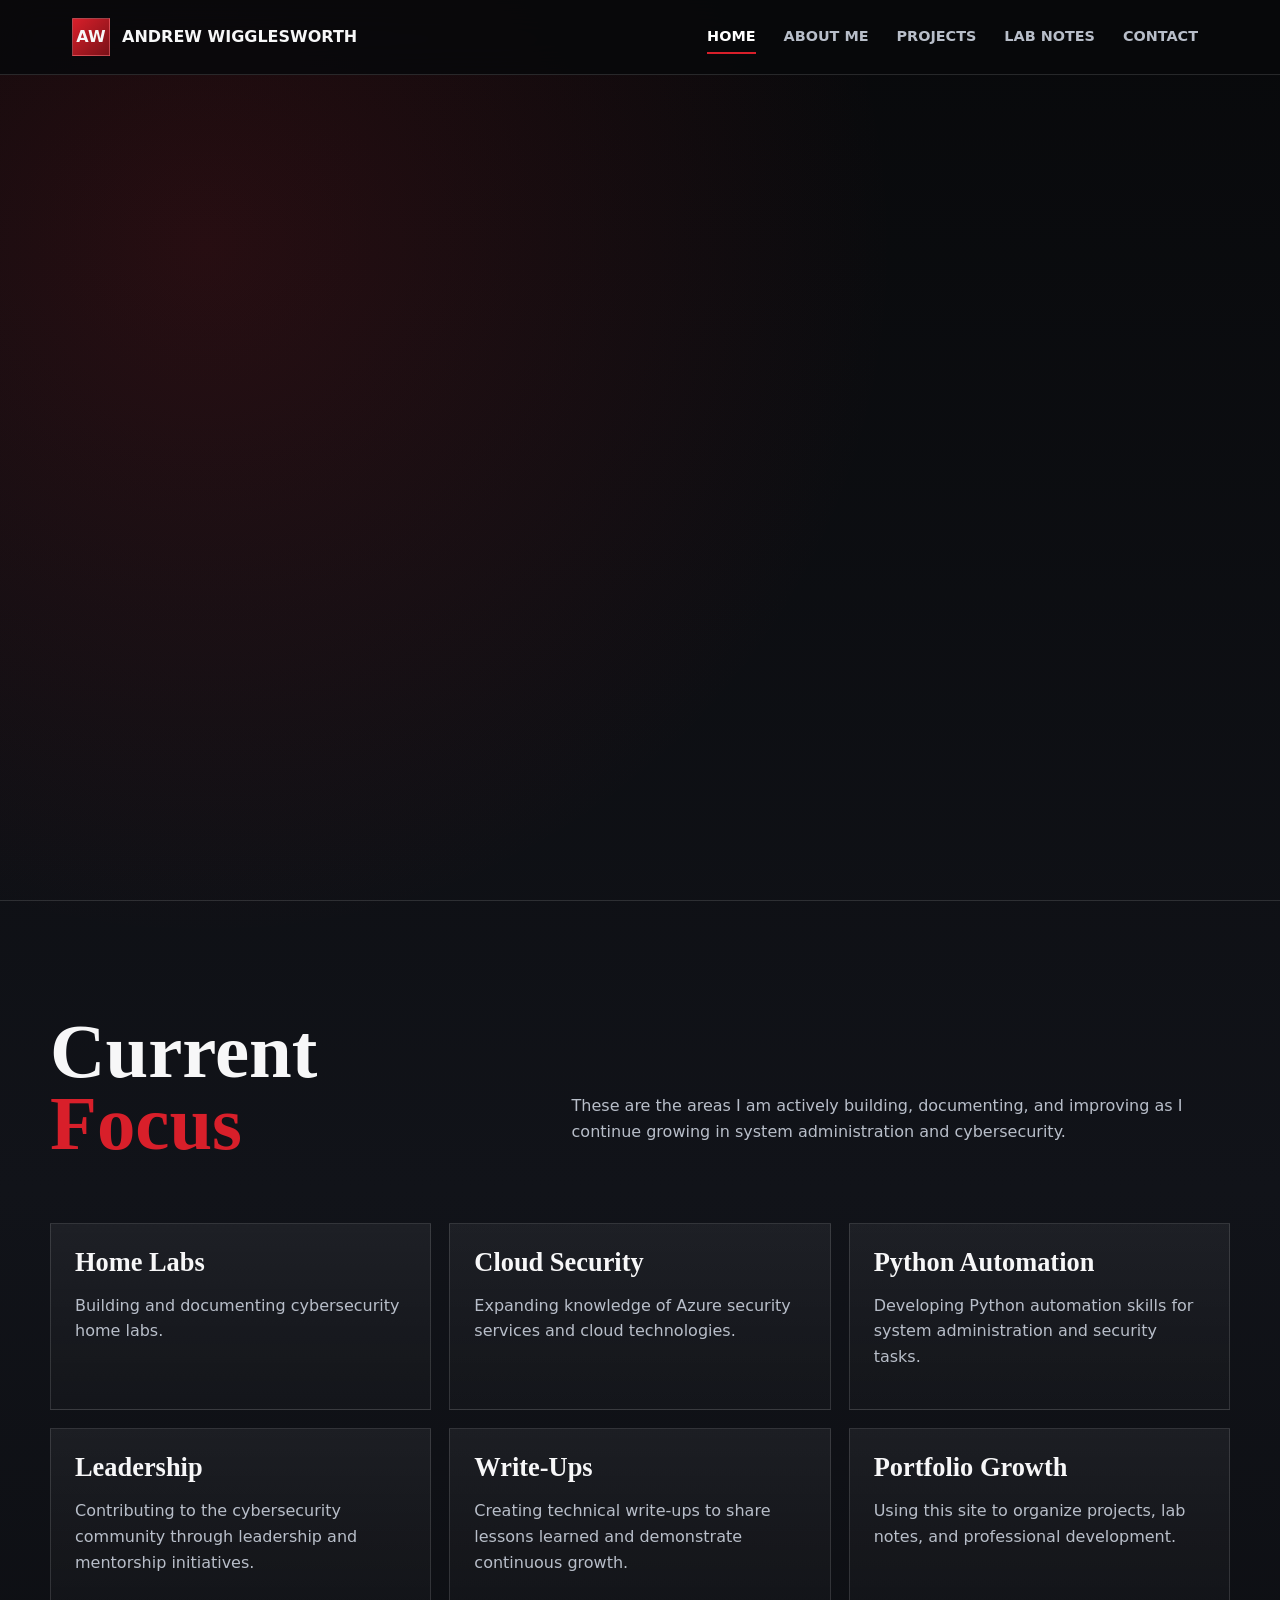
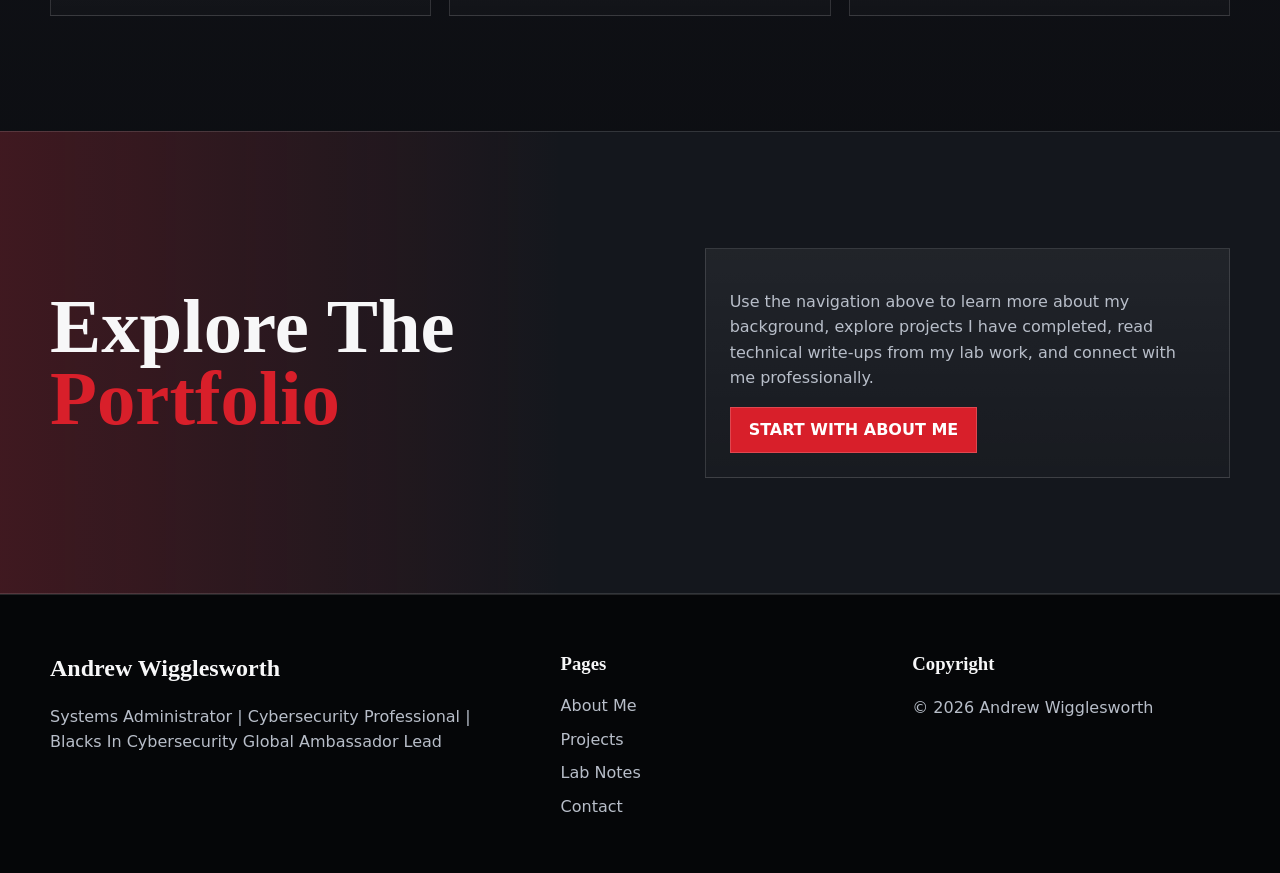
==== commit 9cb6b599: "Update index.html" ====
--- a/index.html
+++ b/index.html
@@ -47,7 +47,7 @@
         <a href="about.html">About Me</a>
         <a href="projects.html">Projects</a>
         <a href="lab-notes.html">Lab Notes</a>
-        <a href="blog.html">Blog</a>
+        <!-- <a href="blog.html">Blog</a> -->
         <a href="contact.html">Contact</a>
       </nav>
     </div>
@@ -169,7 +169,7 @@
           <a href="about.html">About Me</a>
           <a href="projects.html">Projects</a>
           <a href="lab-notes.html">Lab Notes</a>
-          <a href="blog.html">Blog</a>
+          <!-- <a href="blog.html">Blog</a> -->
           <a href="contact.html">Contact</a>
         </div>
       </div>
--- a/style.css
+++ b/style.css
@@ -1,62 +1,99 @@
+/*
+  STYLE.CSS: SHARED DESIGN FOR EVERY PAGE
+
+  CSS comments are visible when reading the file in GitHub, but they do not
+  appear on the rendered website.
+
+  Text-size quick reference:
+  - Main hero heading: .display-title
+  - Normal intro text: .lead
+  - Navigation text: .site-nav a
+  - Small labels: .eyebrow
+  - Section headings: .split-heading h2 and .feature-copy h2
+  - Card headings: .mini-card h3
+  - Blog headings: .blog-feed-header h2
+*/
+
+/* ===== GLOBAL DESIGN VARIABLES ===== */
 :root {
-  --bg: #08090b;
-  --panel: #14171d;
-  --panel-strong: #1b2028;
-  --text: #f7f7f8;
-  --muted: #b8bec9;
-  --line: rgba(255, 255, 255, 0.13);
-  --red: #d81f2a;
-  --red-soft: rgba(216, 31, 42, 0.16);
+  /*
+    Variables store reusable colors and dimensions.
+    Change a value here to update that value throughout the website.
+  */
+  --bg: #08090b;                          /* Main background color */
+  --panel: #14171d;                       /* Standard panel background */
+  --panel-strong: #1b2028;                /* Lighter panel background */
+  --text: #f7f7f8;                        /* Main text color */
+  --muted: #b8bec9;                       /* Paragraph/secondary text */
+  --line: rgba(255, 255, 255, 0.13);      /* Subtle borders */
+  --red: #d81f2a;                         /* Main red accent */
+  --red-soft: rgba(216, 31, 42, 0.16);    /* Transparent red accent */
   --white: #ffffff;
-  --max: 1180px;
+  --max: 1180px;                          /* Maximum content width */
   --shadow: 0 24px 70px rgba(0, 0, 0, 0.38);
 }
 
+/* Makes element width include its padding and border. */
 * {
   box-sizing: border-box;
 }
 
+/* Smoothly scrolls to links that point to page sections. */
 html {
   scroll-behavior: smooth;
 }
 
+/* ===== PAGE FOUNDATION AND ENTRY MOTION ===== */
 body {
-  margin: 0;
+  margin: 0; /* Removes the browser's default white margin. */
+
+  /* Creates the dark layered background with subtle red lighting. */
   background:
     radial-gradient(circle at 16% 10%, rgba(216, 31, 42, 0.14), transparent 28%),
     linear-gradient(180deg, #08090b 0%, #111319 48%, #08090b 100%);
+
   color: var(--text);
   font-family: Inter, ui-sans-serif, system-ui, -apple-system, BlinkMacSystemFont, "Segoe UI", sans-serif;
   line-height: 1.6;
+
+  /*
+    The page starts transparent and slightly lower.
+    script.js adds "page-ready" after the HTML loads.
+  */
   opacity: 0;
   transform: translateY(10px);
   transition: opacity 520ms ease, transform 520ms ease;
 }
 
+/* Makes the page visible after script.js adds the class. */
 body.page-ready {
   opacity: 1;
   transform: translateY(0);
 }
 
+/* Fades the page before JavaScript navigates to another HTML page. */
 body.page-exit {
   opacity: 0;
   transform: translateY(8px);
 }
 
+/* Removes default link underlines and inherits surrounding text color. */
 a {
   color: inherit;
   text-decoration: none;
 }
 
+/* ===== STICKY HEADER ===== */
 .site-header {
-  position: sticky;
+  position: sticky; /* Keeps the header visible during scrolling. */
   top: 0;
-  z-index: 20;
+  z-index: 20;      /* Keeps the header above other content. */
   border-bottom: 1px solid var(--line);
   background: rgba(8, 9, 11, 0.86);
   backdrop-filter: blur(18px);
 }
 
+/* Centers and aligns the brand, mobile button, and nav links. */
 .nav-wrap {
   max-width: var(--max);
   min-height: 74px;
@@ -68,6 +105,7 @@
   gap: 22px;
 }
 
+/* ===== BRAND / AW LOGO ===== */
 .brand {
   display: inline-flex;
   align-items: center;
@@ -85,8 +123,9 @@
   border: 1px solid rgba(255, 255, 255, 0.2);
 }
 
+/* ===== MOBILE MENU BUTTON ===== */
 .nav-toggle {
-  display: none;
+  display: none; /* Hidden on desktop; shown in the 900px media query. */
   width: 42px;
   height: 42px;
   border: 1px solid var(--line);
@@ -95,6 +134,9 @@
   cursor: pointer;
 }
 
+/*
+  The real span and two pseudo-elements create the three hamburger lines.
+*/
 .nav-toggle span,
 .nav-toggle::before,
 .nav-toggle::after {
@@ -107,10 +149,12 @@
   transition: transform 220ms ease, opacity 220ms ease;
 }
 
+/* When open, hide the middle line. */
 .nav-toggle.is-open span {
   opacity: 0;
 }
 
+/* Rotate the top and bottom lines into an X. */
 .nav-toggle.is-open::before {
   transform: translateY(6px) rotate(45deg);
 }
@@ -119,6 +163,7 @@
   transform: translateY(-6px) rotate(-45deg);
 }
 
+/* ===== DESKTOP NAVIGATION ===== */
 .site-nav {
   display: flex;
   align-items: center;
@@ -129,12 +174,16 @@
   position: relative;
   padding: 12px 10px;
   color: var(--muted);
+
+  /* CHANGE THIS to adjust navigation text size. */
   font-size: 0.9rem;
+
   font-weight: 800;
   text-transform: uppercase;
   transition: color 200ms ease;
 }
 
+/* Creates the hidden red line underneath each nav link. */
 .site-nav a::after {
   content: "";
   position: absolute;
@@ -148,28 +197,35 @@
   transition: transform 220ms ease;
 }
 
+/* Makes hovered and active links white. */
 .site-nav a:hover,
 .site-nav a.is-active {
   color: var(--white);
 }
 
+/* Expands the red underline on hover or on the current page. */
 .site-nav a:hover::after,
 .site-nav a.is-active::after {
   transform: scaleX(1);
 }
 
+/* Prevents animated content from creating horizontal scrollbars. */
 .page-shell {
   overflow: hidden;
 }
 
+/* ===== HERO SECTION ===== */
 .hero {
-  min-height: calc(100vh - 74px);
+  min-height: calc(100vh - 74px); /* Full viewport minus header height */
   padding: clamp(54px, 8vw, 94px) 22px;
   display: grid;
   align-items: center;
   border-bottom: 1px solid var(--line);
 }
 
+/*
+  Shared two-column layout used by hero, feature, contact, and CTA sections.
+*/
 .hero-grid,
 .feature-row,
 .contact-grid,
@@ -182,16 +238,21 @@
   align-items: center;
 }
 
+/* Small uppercase label shown above major headings. */
 .eyebrow {
   display: inline-flex;
   align-items: center;
   gap: 10px;
   color: var(--muted);
+
+  /* CHANGE THIS to adjust eyebrow/label text size. */
   font-size: 0.78rem;
+
   font-weight: 900;
   text-transform: uppercase;
 }
 
+/* Adds the red square before eyebrow text. */
 .eyebrow::before {
   content: "";
   width: 9px;
@@ -199,26 +260,38 @@
   background: var(--red);
 }
 
+/* Main oversized title used at the top of every page. */
 .display-title {
   margin: 16px 0 20px;
   font-family: Georgia, "Times New Roman", serif;
+
+  /*
+    CHANGE THIS to adjust main hero title size.
+    clamp(minimum, responsive preference, maximum)
+  */
   font-size: clamp(3.2rem, 9vw, 8rem);
+
   line-height: 0.9;
   letter-spacing: 0;
 }
 
+/* Colors selected heading words red. */
 .display-title span,
 .accent {
   color: var(--red);
 }
 
+/* Large supporting paragraph used in hero sections. */
 .lead {
   max-width: 680px;
   margin: 0 0 28px;
   color: var(--muted);
+
+  /* CHANGE THIS to adjust hero paragraph text size. */
   font-size: clamp(1rem, 1.6vw, 1.2rem);
 }
 
+/* ===== BUTTONS ===== */
 .btn {
   display: inline-flex;
   align-items: center;
@@ -238,6 +311,7 @@
   background: #f02b37;
 }
 
+/* Secondary transparent button style. */
 .btn.ghost {
   background: transparent;
 }
@@ -252,11 +326,16 @@
   gap: 14px;
 }
 
+/* ===== HERO IMAGE STACK ===== */
 .hero-media {
   position: relative;
   min-height: 540px;
 }
 
+/*
+  Generic image placeholder.
+  Replace a placeholder div with an img element when you have a real image.
+*/
 .placeholder-image {
   position: relative;
   min-height: 300px;
@@ -269,6 +348,7 @@
   box-shadow: var(--shadow);
 }
 
+/* Dashed inner border inside every placeholder. */
 .placeholder-image::before {
   content: "";
   position: absolute;
@@ -276,6 +356,7 @@
   border: 1px dashed rgba(255, 255, 255, 0.25);
 }
 
+/* Displays the HTML data-label value inside the placeholder. */
 .placeholder-image::after {
   content: attr(data-label);
   position: absolute;
@@ -287,12 +368,14 @@
   text-transform: uppercase;
 }
 
+/* Makes the first hero placeholder large and right-aligned. */
 .hero-media .placeholder-image:first-child {
   min-height: 420px;
   width: 78%;
   margin-left: auto;
 }
 
+/* Overlaps the second placeholder at the lower left. */
 .hero-media .placeholder-image:nth-child(2) {
   position: absolute;
   left: 0;
@@ -302,6 +385,7 @@
   border-color: rgba(216, 31, 42, 0.56);
 }
 
+/* Overlay text card positioned at the lower right. */
 .caption-card {
   position: absolute;
   right: 0;
@@ -325,6 +409,7 @@
   font-size: 0.88rem;
 }
 
+/* ===== STANDARD PAGE SECTIONS ===== */
 .section {
   padding: clamp(70px, 9vw, 126px) 22px;
 }
@@ -334,6 +419,7 @@
   margin: 0 auto;
 }
 
+/* Two-column title/description arrangement. */
 .split-heading {
   display: grid;
   grid-template-columns: 0.82fr 1.18fr;
@@ -342,6 +428,10 @@
   margin-bottom: clamp(36px, 5vw, 62px);
 }
 
+/*
+  Shared section heading style.
+  CHANGE font-size here to resize section titles on multiple pages.
+*/
 .split-heading h2,
 .feature-copy h2,
 .feature-copy h3,
@@ -353,6 +443,7 @@
   letter-spacing: 0;
 }
 
+/* Shared muted paragraph/link color. */
 .split-heading p,
 .feature-copy p,
 .mini-card p,
@@ -362,11 +453,13 @@
   color: var(--muted);
 }
 
+/* ===== ALTERNATING FEATURE ROWS ===== */
 .feature-row {
   padding: clamp(38px, 5vw, 74px) 0;
   border-top: 1px solid var(--line);
 }
 
+/* Swaps text and image position when the HTML includes "reverse". */
 .feature-row.reverse .feature-copy {
   order: 2;
 }
@@ -375,6 +468,7 @@
   order: 1;
 }
 
+/* ===== CUSTOM PROJECT DETAIL LIST ===== */
 .meta-list {
   display: grid;
   gap: 12px;
@@ -389,6 +483,7 @@
   color: var(--muted);
 }
 
+/* Creates a red square instead of a standard list bullet. */
 .meta-list li::before {
   content: "";
   flex: 0 0 auto;
@@ -398,6 +493,7 @@
   background: var(--red);
 }
 
+/* ===== CARD GRID ===== */
 .card-grid {
   display: grid;
   grid-template-columns: repeat(3, 1fr);
@@ -424,10 +520,14 @@
 .contact-card h2 {
   margin: 0 0 12px;
   font-family: Georgia, "Times New Roman", serif;
+
+  /* CHANGE THIS to resize headings inside cards. */
   font-size: 1.65rem;
+
   line-height: 1.1;
 }
 
+/* Alternate full-width section background. */
 .band {
   background:
     linear-gradient(90deg, rgba(216, 31, 42, 0.22), transparent 44%),
@@ -436,6 +536,7 @@
   border-bottom: 1px solid var(--line);
 }
 
+/* ===== CONTACT PAGE SUPPORT ===== */
 .contact-grid {
   grid-template-columns: 0.9fr 1.1fr;
 }
@@ -450,6 +551,7 @@
   font-weight: 900;
 }
 
+/* ===== FOOTER ===== */
 .site-footer {
   padding: 54px 22px;
   border-top: 1px solid var(--line);
@@ -475,7 +577,9 @@
   gap: 8px;
 }
 
+/* ===== SCROLL REVEAL ANIMATION ===== */
 .scroll-reveal {
+  /* Starts hidden until script.js adds "is-visible". */
   opacity: 0;
   transform: translateY(34px);
   transition: opacity 680ms ease, transform 680ms ease;
@@ -487,6 +591,7 @@
   transform: translateY(0);
 }
 
+/* ===== GENTLE PLACEHOLDER FLOATING MOTION ===== */
 .float-soft {
   animation: floatSoft 5.6s ease-in-out infinite;
 }
@@ -502,11 +607,94 @@
   }
 }
 
+/* ===== BLOG PAGE: TWO INDEPENDENT FEEDS ===== */
+.blog-feed-grid {
+  display: grid;
+  grid-template-columns: repeat(2, minmax(0, 1fr));
+  gap: 22px;
+  align-items: start;
+}
+
+/* Outer frame for each feed. */
+.blog-feed-panel {
+  min-height: 820px;
+  padding: 24px;
+  border: 1px solid var(--line);
+  background: linear-gradient(180deg, rgba(255, 255, 255, 0.055), rgba(255, 255, 255, 0.015));
+}
+
+.blog-feed-header {
+  margin-bottom: 18px;
+}
+
+.blog-feed-header h2 {
+  margin: 8px 0 10px;
+  font-family: Georgia, "Times New Roman", serif;
+
+  /* CHANGE THIS to resize X Feed and Medium Blog headings. */
+  font-size: clamp(2rem, 4vw, 3.8rem);
+
+  line-height: 0.96;
+}
+
+.blog-feed-header p:last-child {
+  margin: 0;
+  color: var(--muted);
+}
+
+/*
+  This is what makes each feed scroll independently.
+  height sets the visible window.
+  overflow-y: auto adds a vertical scrollbar when content is taller.
+*/
+.blog-feed-scroll {
+  height: 720px;
+  overflow-y: auto;
+  overflow-x: hidden;
+  padding-right: 12px;
+  scrollbar-color: var(--red) #0c0e12;
+  scrollbar-width: thin;
+}
+
+/* Chrome/Safari scrollbar width. */
+.blog-feed-scroll::-webkit-scrollbar {
+  width: 10px;
+}
+
+.blog-feed-scroll::-webkit-scrollbar-track {
+  background: #0c0e12;
+}
+
+.blog-feed-scroll::-webkit-scrollbar-thumb {
+  background: var(--red);
+}
+
+/* Manual Medium article card. */
+.manual-post {
+  padding: 22px;
+  margin-bottom: 16px;
+  border: 1px solid var(--line);
+  background: #0c0e12;
+}
+
+.manual-post h3 {
+  margin: 0 0 10px;
+  font-family: Georgia, "Times New Roman", serif;
+  font-size: 1.55rem;
+}
+
+.manual-post p {
+  color: var(--muted);
+}
+
+/* ===== TABLET AND MOBILE: 900PX OR LESS ===== */
 @media (max-width: 900px) {
+  /* Show the mobile menu button. */
   .nav-toggle {
     display: block;
   }
 
+  /* Change nav links from a desktop row to a hidden dropdown. */
   .site-nav {
     position: absolute;
     top: 74px;
@@ -523,6 +711,7 @@
     transition: opacity 220ms ease, transform 220ms ease;
   }
 
+  /* JavaScript adds is-open when the mobile button is clicked. */
   .site-nav.is-open {
     transform: translateY(0);
     opacity: 1;
@@ -533,15 +722,18 @@
     padding: 14px 0;
   }
 
+  /* Stack all major two-column layouts into one column. */
   .hero-grid,
   .feature-row,
   .contact-grid,
   .cta-band,
   .split-heading,
-  .footer-grid {
+  .footer-grid,
+  .blog-feed-grid {
     grid-template-columns: 1fr;
   }
 
+  /* Remove alternating order because everything is stacked. */
   .feature-row.reverse .feature-copy,
   .feature-row.reverse .feature-media {
     order: initial;
@@ -554,9 +746,19 @@
   .hero-media {
     min-height: 430px;
   }
-}
-
+
+  .blog-feed-panel {
+    min-height: auto;
+  }
+
+  .blog-feed-scroll {
+    height: 620px;
+  }
+}
+
+/* ===== SMALL PHONES: 620PX OR LESS ===== */
 @media (max-width: 620px) {
+  /* Hide full name in the header, leaving the AW logo. */
   .brand span:last-child {
     display: none;
   }
@@ -572,10 +774,12 @@
     padding: 0 16px;
   }
 
+  /* CHANGE THIS to adjust hero title size specifically on phones. */
   .display-title {
     font-size: clamp(3.1rem, 17vw, 5.1rem);
   }
 
+  /* Stack hero visuals instead of overlapping them. */
   .hero-media {
     display: grid;
     gap: 16px;
@@ -592,7 +796,11 @@
   }
 }
 
+/* ===== ACCESSIBILITY: REDUCED MOTION ===== */
 @media (prefers-reduced-motion: reduce) {
+  /*
+    Visitors who request reduced motion receive nearly instant animations.
+  */
   *,
   *::before,
   *::after {
@@ -602,112 +810,10 @@
     transition-duration: 0.01ms !important;
   }
 
+  /* Content remains visible even though motion is disabled. */
   body,
   .scroll-reveal {
     opacity: 1;
     transform: none;
   }
 }
-
-/* ===== Blog Feed Page ===== */
-
-.feed-layout {
-    display: grid;
-    grid-template-columns: repeat(2, minmax(0, 1fr));
-    gap: 2rem;
-    align-items: start;
-.blog-feed-grid {
-  display: grid;
-  grid-template-columns: repeat(2, minmax(0, 1fr));
-  gap: 22px;
-  align-items: start;
-}
-
-.feed-column {
-    margin-bottom: 0;
-.blog-feed-panel {
-  min-height: 820px;
-  padding: 24px;
-  border: 1px solid var(--line);
-  background: linear-gradient(180deg, rgba(255, 255, 255, 0.055), rgba(255, 255, 255, 0.015));
-}
-
-.feed-column-header {
-    margin-bottom: 1.25rem;
-.blog-feed-header {
-  margin-bottom: 18px;
-}
-
-.feed-column-header h2 {
-    margin-bottom: 0.5rem;
-.blog-feed-header h2 {
-  margin: 8px 0 10px;
-  font-family: Georgia, "Times New Roman", serif;
-  font-size: clamp(2rem, 4vw, 3.8rem);
-  line-height: 0.96;
-}
-
-.feed-column-header p {
-    color: #b0b0b0;
-    margin: 0;
-.blog-feed-header p:last-child {
-  margin: 0;
-  color: var(--muted);
-}
-
-.feed-scroll {
-    height: 720px;
-    overflow-y: auto;
-    overflow-x: hidden;
-    padding-right: 0.75rem;
-    scrollbar-color: #64b5f6 #121212;
-    scrollbar-width: thin;
-.blog-feed-scroll {
-  height: 720px;
-  overflow-y: auto;
-  overflow-x: hidden;
-  padding-right: 12px;
-  scrollbar-color: var(--red) #0c0e12;
-  scrollbar-width: thin;
-}
-
-.feed-scroll::-webkit-scrollbar {
-    width: 10px;
-}
-
-.feed-scroll::-webkit-scrollbar-track {
-    background: #121212;
-    border-radius: 10px;
-.blog-feed-scroll::-webkit-scrollbar {
-  width: 10px;
-}
-
-.feed-scroll::-webkit-scrollbar-thumb {
-    background: #64b5f6;
-    border-radius: 10px;
-.blog-feed-scroll::-webkit-scrollbar-track {
-  background: #0c0e12;
-}
-
-.feed-scroll::-webkit-scrollbar-thumb:hover {
-    background: #90caf9;
-.blog-feed-scroll::-webkit-scrollbar-thumb {
-  background: var(--red);
-}
-
-.manual-post {
-    background-color: #121212;
-    border: 1px solid #2d2d2d;
-    border-radius: 10px;
-    padding: 1.5rem;
-    margin-bottom: 1rem;
-  padding: 22px;
-  margin-bottom: 16px;
-  border: 1px solid var(--line);
-  background: #0c0e12;
-}
-
-.manual-post h3 {
-    color: #64b5f6;
-
-
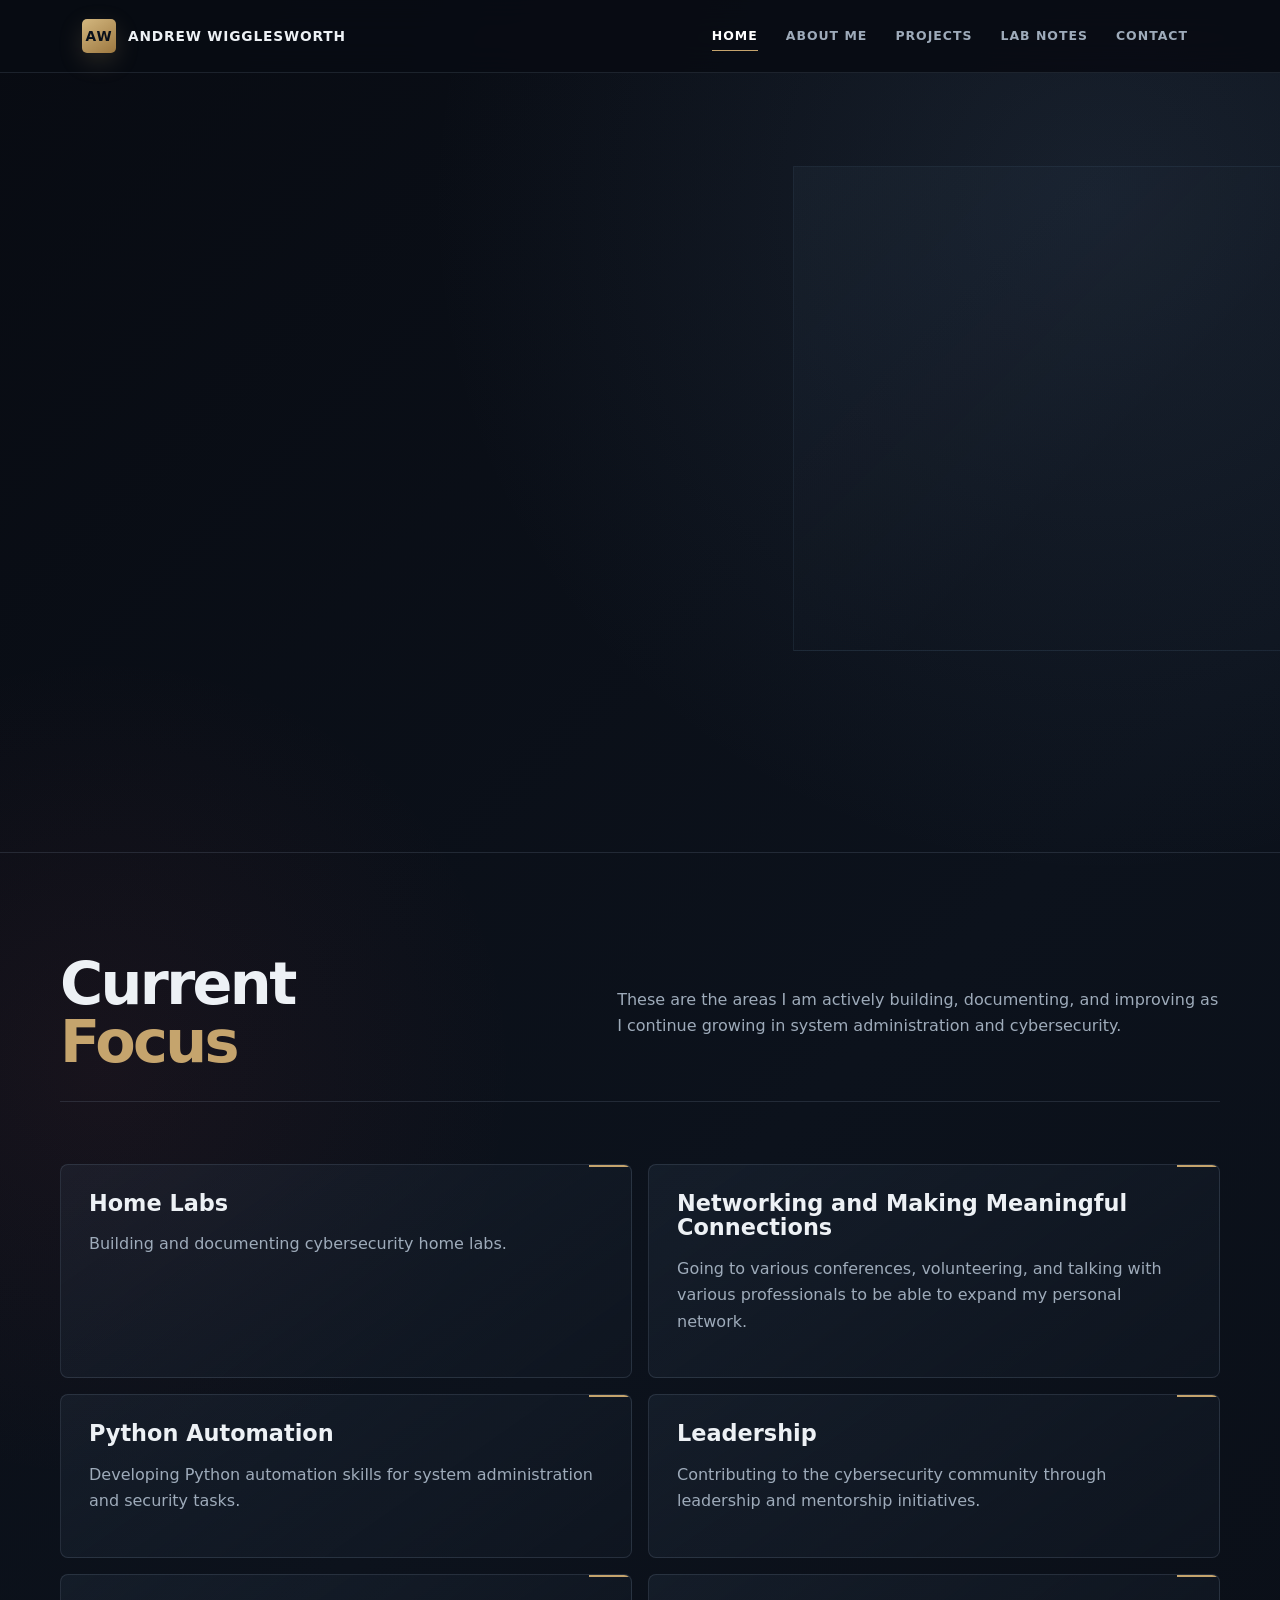
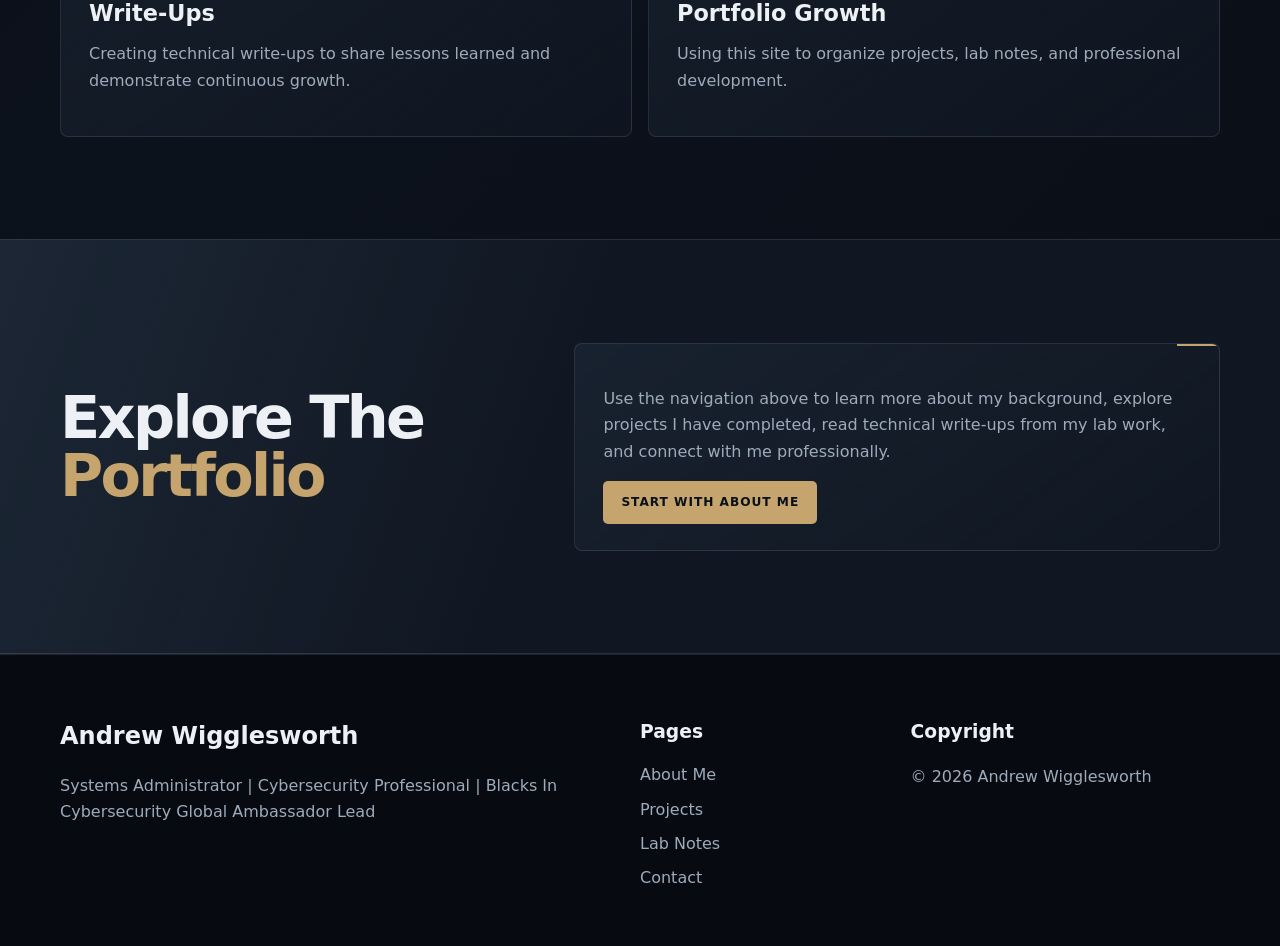
==== commit 5591b9c6: "Update index.html Updated focus areas on page to replace cloud security with networking" ====
--- a/index.html
+++ b/index.html
@@ -115,8 +115,8 @@
           </article>
           
           <article class="mini-card scroll-reveal">
-            <h3>Cloud Security</h3>
-            <p>Expanding knowledge of Azure security services and cloud technologies.</p>
+            <h3>Networking and Making Meaningful Connections</h3>
+            <p>Going to various conferences, volunteering, and talking with various professionals to be able to expand my personal network.</p>
           </article>
           
           <article class="mini-card scroll-reveal">
--- a/style.css
+++ b/style.css
@@ -20,17 +20,18 @@
     Variables store reusable colors and dimensions.
     Change a value here to update that value throughout the website.
   */
-  --bg: #08090b;                          /* Main background color */
-  --panel: #14171d;                       /* Standard panel background */
-  --panel-strong: #1b2028;                /* Lighter panel background */
-  --text: #f7f7f8;                        /* Main text color */
-  --muted: #b8bec9;                       /* Paragraph/secondary text */
-  --line: rgba(255, 255, 255, 0.13);      /* Subtle borders */
-  --red: #d81f2a;                         /* Main red accent */
-  --red-soft: rgba(216, 31, 42, 0.16);    /* Transparent red accent */
+  --bg: #090b0f;                          /* Main background color */
+  --panel: #11151b;                       /* Standard panel background */
+  --panel-strong: #171c24;                /* Lighter panel background */
+  --text: #f2f3f5;                        /* Main text color */
+  --muted: #a6adb8;                       /* Paragraph/secondary text */
+  --line: rgba(255, 255, 255, 0.10);      /* Subtle borders */
+  --red: #c72b36;                         /* Main red accent */
+  --red-soft: rgba(199, 43, 54, 0.12);    /* Transparent red accent */
   --white: #ffffff;
-  --max: 1180px;                          /* Maximum content width */
-  --shadow: 0 24px 70px rgba(0, 0, 0, 0.38);
+  --max: 1120px;                          /* Maximum content width */
+  --radius: 8px;
+  --shadow: 0 18px 48px rgba(0, 0, 0, 0.32);
 }
 
 /* Makes element width include its padding and border. */
@@ -49,12 +50,12 @@
 
   /* Creates the dark layered background with subtle red lighting. */
   background:
-    radial-gradient(circle at 16% 10%, rgba(216, 31, 42, 0.14), transparent 28%),
-    linear-gradient(180deg, #08090b 0%, #111319 48%, #08090b 100%);
+    radial-gradient(circle at 12% 4%, rgba(199, 43, 54, 0.08), transparent 26%),
+    linear-gradient(180deg, #090b0f 0%, #0d1015 52%, #090b0f 100%);
 
   color: var(--text);
   font-family: Inter, ui-sans-serif, system-ui, -apple-system, BlinkMacSystemFont, "Segoe UI", sans-serif;
-  line-height: 1.6;
+  line-height: 1.65;
 
   /*
     The page starts transparent and slightly lower.
@@ -89,14 +90,14 @@
   top: 0;
   z-index: 20;      /* Keeps the header above other content. */
   border-bottom: 1px solid var(--line);
-  background: rgba(8, 9, 11, 0.86);
-  backdrop-filter: blur(18px);
+  background: rgba(9, 11, 15, 0.88);
+  backdrop-filter: blur(16px);
 }
 
 /* Centers and aligns the brand, mobile button, and nav links. */
 .nav-wrap {
   max-width: var(--max);
-  min-height: 74px;
+  min-height: 68px;
   margin: 0 auto;
   padding: 0 22px;
   display: flex;
@@ -110,17 +111,20 @@
   display: inline-flex;
   align-items: center;
   gap: 12px;
-  font-weight: 900;
+  font-size: 0.86rem;
+  font-weight: 700;
+  letter-spacing: 0.06em;
   text-transform: uppercase;
 }
 
 .brand-mark {
-  width: 38px;
-  height: 38px;
+  width: 34px;
+  height: 34px;
   display: grid;
   place-items: center;
   background: linear-gradient(135deg, var(--red), #7a1118);
   border: 1px solid rgba(255, 255, 255, 0.2);
+  border-radius: 5px;
 }
 
 /* ===== MOBILE MENU BUTTON ===== */
@@ -176,9 +180,10 @@
   color: var(--muted);
 
   /* CHANGE THIS to adjust navigation text size. */
-  font-size: 0.9rem;
-
-  font-weight: 800;
+  font-size: 0.78rem;
+
+  font-weight: 700;
+  letter-spacing: 0.08em;
   text-transform: uppercase;
   transition: color 200ms ease;
 }
@@ -216,8 +221,8 @@
 
 /* ===== HERO SECTION ===== */
 .hero {
-  min-height: calc(100vh - 74px); /* Full viewport minus header height */
-  padding: clamp(54px, 8vw, 94px) 22px;
+  min-height: min(820px, calc(100vh - 68px));
+  padding: clamp(68px, 8vw, 104px) 22px;
   display: grid;
   align-items: center;
   border-bottom: 1px solid var(--line);
@@ -233,8 +238,8 @@
   max-width: var(--max);
   margin: 0 auto;
   display: grid;
-  grid-template-columns: 1.05fr 0.95fr;
-  gap: clamp(34px, 6vw, 74px);
+  grid-template-columns: 1.08fr 0.92fr;
+  gap: clamp(44px, 7vw, 84px);
   align-items: center;
 }
 
@@ -246,17 +251,19 @@
   color: var(--muted);
 
   /* CHANGE THIS to adjust eyebrow/label text size. */
-  font-size: 0.78rem;
-
-  font-weight: 900;
+  font-size: 0.7rem;
+
+  font-weight: 700;
+  letter-spacing: 0.12em;
   text-transform: uppercase;
 }
 
 /* Adds the red square before eyebrow text. */
 .eyebrow::before {
   content: "";
-  width: 9px;
-  height: 9px;
+  width: 7px;
+  height: 7px;
+  border-radius: 2px;
   background: var(--red);
 }
 
@@ -269,10 +276,10 @@
     CHANGE THIS to adjust main hero title size.
     clamp(minimum, responsive preference, maximum)
   */
-  font-size: clamp(3.2rem, 9vw, 8rem);
-
-  line-height: 0.9;
-  letter-spacing: 0;
+  font-size: clamp(3rem, 6.8vw, 6.25rem);
+
+  line-height: 0.94;
+  letter-spacing: -0.035em;
 }
 
 /* Colors selected heading words red. */
@@ -288,7 +295,7 @@
   color: var(--muted);
 
   /* CHANGE THIS to adjust hero paragraph text size. */
-  font-size: clamp(1rem, 1.6vw, 1.2rem);
+  font-size: clamp(0.98rem, 1.3vw, 1.08rem);
 }
 
 /* ===== BUTTONS ===== */
@@ -296,12 +303,15 @@
   display: inline-flex;
   align-items: center;
   justify-content: center;
-  min-height: 46px;
-  padding: 0 18px;
+  min-height: 43px;
+  padding: 0 17px;
   border: 1px solid rgba(255, 255, 255, 0.18);
   background: var(--red);
   color: var(--white);
-  font-weight: 900;
+  border-radius: 5px;
+  font-size: 0.76rem;
+  font-weight: 700;
+  letter-spacing: 0.08em;
   text-transform: uppercase;
   transition: transform 200ms ease, background 200ms ease;
 }
@@ -329,7 +339,7 @@
 /* ===== HERO IMAGE STACK ===== */
 .hero-media {
   position: relative;
-  min-height: 540px;
+  min-height: 470px;
 }
 
 /*
@@ -338,13 +348,14 @@
 */
 .placeholder-image {
   position: relative;
-  min-height: 300px;
+  min-height: 260px;
   overflow: hidden;
   border: 1px solid var(--line);
   background:
-    linear-gradient(135deg, rgba(255, 255, 255, 0.08), transparent 32%),
-    repeating-linear-gradient(-45deg, rgba(255, 255, 255, 0.075) 0 1px, transparent 1px 18px),
-    linear-gradient(135deg, #1b2028, #0d0f13);
+    linear-gradient(135deg, rgba(255, 255, 255, 0.05), transparent 34%),
+    repeating-linear-gradient(-45deg, rgba(255, 255, 255, 0.04) 0 1px, transparent 1px 20px),
+    linear-gradient(135deg, #171c24, #0d1015);
+  border-radius: var(--radius);
   box-shadow: var(--shadow);
 }
 
@@ -352,8 +363,9 @@
 .placeholder-image::before {
   content: "";
   position: absolute;
-  inset: 18px;
-  border: 1px dashed rgba(255, 255, 255, 0.25);
+  inset: 14px;
+  border: 1px dashed rgba(255, 255, 255, 0.18);
+  border-radius: 4px;
 }
 
 /* Displays the HTML data-label value inside the placeholder. */
@@ -364,14 +376,15 @@
   bottom: 24px;
   color: rgba(255, 255, 255, 0.78);
   font-size: 0.78rem;
-  font-weight: 900;
+  font-weight: 700;
+  letter-spacing: 0.08em;
   text-transform: uppercase;
 }
 
 /* Makes the first hero placeholder large and right-aligned. */
 .hero-media .placeholder-image:first-child {
-  min-height: 420px;
-  width: 78%;
+  min-height: 350px;
+  width: 76%;
   margin-left: auto;
 }
 
@@ -380,8 +393,8 @@
   position: absolute;
   left: 0;
   bottom: 28px;
-  width: 58%;
-  min-height: 230px;
+  width: 54%;
+  min-height: 190px;
   border-color: rgba(216, 31, 42, 0.56);
 }
 
@@ -390,17 +403,19 @@
   position: absolute;
   right: 0;
   bottom: 0;
-  width: min(280px, 74%);
-  padding: 22px;
-  border-left: 4px solid var(--red);
+  width: min(264px, 74%);
+  padding: 18px;
+  border: 1px solid var(--line);
+  border-left: 3px solid var(--red);
   background: rgba(20, 23, 29, 0.94);
+  border-radius: 0 var(--radius) var(--radius) 0;
   box-shadow: var(--shadow);
 }
 
 .caption-card strong {
   display: block;
   font-family: Georgia, "Times New Roman", serif;
-  font-size: 1.42rem;
+  font-size: 1.18rem;
   line-height: 1.12;
 }
 
@@ -411,7 +426,7 @@
 
 /* ===== STANDARD PAGE SECTIONS ===== */
 .section {
-  padding: clamp(70px, 9vw, 126px) 22px;
+  padding: clamp(68px, 8vw, 108px) 22px;
 }
 
 .section-inner {
@@ -438,9 +453,9 @@
 .cta-band h2 {
   margin: 0;
   font-family: Georgia, "Times New Roman", serif;
-  font-size: clamp(2.4rem, 6vw, 5.8rem);
-  line-height: 0.94;
-  letter-spacing: 0;
+  font-size: clamp(2.2rem, 4.6vw, 4.4rem);
+  line-height: 0.98;
+  letter-spacing: -0.025em;
 }
 
 /* Shared muted paragraph/link color. */
@@ -503,15 +518,16 @@
 .mini-card,
 .contact-card {
   min-height: 178px;
-  padding: 24px;
+  padding: 22px;
   border: 1px solid var(--line);
   background: linear-gradient(180deg, rgba(255, 255, 255, 0.055), rgba(255, 255, 255, 0.015));
+  border-radius: var(--radius);
   transition: transform 220ms ease, border-color 220ms ease, background 220ms ease;
 }
 
 .mini-card:hover,
 .contact-card:hover {
-  transform: translateY(-5px);
+  transform: translateY(-3px);
   border-color: rgba(216, 31, 42, 0.62);
   background: linear-gradient(180deg, rgba(216, 31, 42, 0.14), rgba(255, 255, 255, 0.015));
 }
@@ -522,7 +538,7 @@
   font-family: Georgia, "Times New Roman", serif;
 
   /* CHANGE THIS to resize headings inside cards. */
-  font-size: 1.65rem;
+  font-size: 1.4rem;
 
   line-height: 1.1;
 }
@@ -530,7 +546,7 @@
 /* Alternate full-width section background. */
 .band {
   background:
-    linear-gradient(90deg, rgba(216, 31, 42, 0.22), transparent 44%),
+    linear-gradient(90deg, rgba(199, 43, 54, 0.12), transparent 44%),
     var(--panel);
   border-top: 1px solid var(--line);
   border-bottom: 1px solid var(--line);
@@ -621,6 +637,7 @@
   padding: 24px;
   border: 1px solid var(--line);
   background: linear-gradient(180deg, rgba(255, 255, 255, 0.055), rgba(255, 255, 255, 0.015));
+  border-radius: var(--radius);
 }
 
 .blog-feed-header {
@@ -632,7 +649,7 @@
   font-family: Georgia, "Times New Roman", serif;
 
   /* CHANGE THIS to resize X Feed and Medium Blog headings. */
-  font-size: clamp(2rem, 4vw, 3.8rem);
+  font-size: clamp(1.8rem, 3vw, 2.8rem);
 
   line-height: 0.96;
 }
@@ -675,12 +692,13 @@
   margin-bottom: 16px;
   border: 1px solid var(--line);
   background: #0c0e12;
+  border-radius: 6px;
 }
 
 .manual-post h3 {
   margin: 0 0 10px;
   font-family: Georgia, "Times New Roman", serif;
-  font-size: 1.55rem;
+  font-size: 1.35rem;
 }
 
 .manual-post p {
@@ -697,7 +715,7 @@
   /* Change nav links from a desktop row to a hidden dropdown. */
   .site-nav {
     position: absolute;
-    top: 74px;
+    top: 68px;
     left: 0;
     right: 0;
     display: grid;
@@ -744,7 +762,7 @@
   }
 
   .hero-media {
-    min-height: 430px;
+    min-height: 390px;
   }
 
   .blog-feed-panel {
@@ -776,7 +794,7 @@
 
   /* CHANGE THIS to adjust hero title size specifically on phones. */
   .display-title {
-    font-size: clamp(3.1rem, 17vw, 5.1rem);
+    font-size: clamp(2.75rem, 14vw, 4.4rem);
   }
 
   /* Stack hero visuals instead of overlapping them. */
@@ -817,3 +835,348 @@
     transform: none;
   }
 }
+
+/* ===== 2026 EDITORIAL REDESIGN =====
+   A broader professional palette and a more structured, asymmetric layout. */
+:root {
+  --bg: #080b12;
+  --panel: #101722;
+  --panel-strong: #172233;
+  --text: #edf1f5;
+  --muted: #9eabba;
+  --line: rgba(156, 176, 199, 0.16);
+  --red: #c94b57;
+  --red-soft: rgba(201, 75, 87, 0.12);
+  --blue: #6f91b7;
+  --blue-soft: rgba(111, 145, 183, 0.12);
+  --gold: #c5a46d;
+  --gold-soft: rgba(197, 164, 109, 0.12);
+  --max: 1160px;
+  --shadow: 0 24px 60px rgba(2, 5, 10, 0.38);
+}
+
+body {
+  background:
+    radial-gradient(circle at 86% 8%, rgba(111, 145, 183, 0.13), transparent 26%),
+    radial-gradient(circle at 8% 42%, rgba(201, 75, 87, 0.07), transparent 22%),
+    linear-gradient(135deg, #080b12 0%, #0c121c 50%, #090d15 100%);
+}
+
+.site-header {
+  border-bottom-color: rgba(156, 176, 199, 0.14);
+  background: rgba(8, 12, 19, 0.9);
+}
+
+.nav-wrap {
+  min-height: 72px;
+}
+
+.brand-mark {
+  color: #09101a;
+  background: linear-gradient(145deg, #d3b77f, #9d7840);
+  border: 0;
+  box-shadow: 0 8px 24px rgba(197, 164, 109, 0.18);
+}
+
+.site-nav a::after {
+  height: 1px;
+  background: var(--gold);
+}
+
+.hero {
+  position: relative;
+  min-height: min(780px, calc(100vh - 72px));
+  isolation: isolate;
+}
+
+.hero::before {
+  content: "";
+  position: absolute;
+  z-index: -1;
+  top: 12%;
+  right: 0;
+  width: min(38vw, 520px);
+  height: 62%;
+  border: 1px solid rgba(111, 145, 183, 0.12);
+  border-right: 0;
+  background: linear-gradient(135deg, rgba(111, 145, 183, 0.06), transparent 62%);
+}
+
+.hero-grid {
+  grid-template-columns: minmax(0, 1.2fr) minmax(340px, 0.8fr);
+  gap: clamp(56px, 8vw, 112px);
+}
+
+.hero-copy {
+  position: relative;
+  padding-left: clamp(22px, 3vw, 38px);
+}
+
+.hero-copy::before {
+  content: "";
+  position: absolute;
+  left: 0;
+  top: 4px;
+  width: 1px;
+  height: min(72%, 310px);
+  background: linear-gradient(var(--gold), rgba(197, 164, 109, 0));
+}
+
+.eyebrow {
+  color: var(--blue);
+}
+
+.eyebrow::before {
+  width: 18px;
+  height: 1px;
+  border-radius: 0;
+  background: var(--gold);
+}
+
+.display-title {
+  max-width: 760px;
+  margin-top: 22px;
+  font-family: "Segoe UI", Inter, ui-sans-serif, system-ui, sans-serif;
+  font-size: clamp(3rem, 6.2vw, 5.75rem);
+  font-weight: 650;
+  line-height: 0.98;
+  letter-spacing: -0.055em;
+}
+
+.display-title span,
+.accent {
+  color: var(--gold);
+}
+
+.lead {
+  max-width: 620px;
+}
+
+.hero-media {
+  min-height: 430px;
+  transform: translateY(24px);
+}
+
+.placeholder-image {
+  border-color: rgba(111, 145, 183, 0.2);
+  background:
+    linear-gradient(155deg, rgba(111, 145, 183, 0.16), transparent 38%),
+    repeating-linear-gradient(-45deg, rgba(255, 255, 255, 0.025) 0 1px, transparent 1px 22px),
+    linear-gradient(135deg, #192536, #0c121c);
+}
+
+.placeholder-image::before {
+  border-color: rgba(197, 164, 109, 0.22);
+}
+
+.placeholder-image::after {
+  color: rgba(213, 224, 234, 0.7);
+}
+
+.hero-media .placeholder-image:first-child {
+  width: 88%;
+  min-height: 320px;
+}
+
+.hero-media .placeholder-image:nth-child(2) {
+  left: -7%;
+  bottom: 44px;
+  width: 50%;
+  min-height: 168px;
+  border-color: rgba(197, 164, 109, 0.42);
+}
+
+.caption-card {
+  right: -3%;
+  width: min(250px, 70%);
+  border-left-color: var(--blue);
+  background: rgba(15, 23, 34, 0.96);
+}
+
+.btn {
+  border-color: rgba(197, 164, 109, 0.42);
+  background: var(--gold);
+  color: #0a1018;
+}
+
+.btn:hover {
+  background: #d5b77e;
+}
+
+.btn.ghost {
+  color: var(--text);
+  border-color: rgba(111, 145, 183, 0.35);
+}
+
+.btn.ghost:hover {
+  background: var(--blue-soft);
+}
+
+.split-heading {
+  grid-template-columns: minmax(300px, 0.9fr) minmax(0, 1.1fr);
+  align-items: center;
+  padding: 0 0 30px;
+  border-bottom: 1px solid var(--line);
+}
+
+.split-heading h2,
+.feature-copy h2,
+.feature-copy h3,
+.cta-band h2 {
+  font-family: "Segoe UI", Inter, ui-sans-serif, system-ui, sans-serif;
+  font-weight: 600;
+  letter-spacing: -0.045em;
+}
+
+.card-grid {
+  grid-template-columns: repeat(2, minmax(0, 1fr));
+  gap: 16px;
+}
+
+.mini-card,
+.contact-card {
+  position: relative;
+  min-height: 154px;
+  padding: 26px 28px;
+  background: linear-gradient(145deg, rgba(111, 145, 183, 0.09), rgba(16, 23, 34, 0.76));
+  overflow: hidden;
+}
+
+.mini-card::after,
+.contact-card::after {
+  content: "";
+  position: absolute;
+  top: 0;
+  right: 0;
+  width: 42px;
+  height: 2px;
+  background: var(--gold);
+}
+
+.mini-card:hover,
+.contact-card:hover {
+  border-color: rgba(111, 145, 183, 0.42);
+  background: linear-gradient(145deg, rgba(111, 145, 183, 0.15), rgba(16, 23, 34, 0.84));
+}
+
+.mini-card h3,
+.contact-card h2 {
+  font-family: "Segoe UI", Inter, ui-sans-serif, system-ui, sans-serif;
+  font-weight: 600;
+}
+
+.feature-row {
+  grid-template-columns: minmax(0, 0.92fr) minmax(320px, 1.08fr);
+  margin: 24px 0;
+  padding: clamp(38px, 5vw, 60px);
+  border: 1px solid var(--line);
+  border-radius: 12px;
+  background: linear-gradient(120deg, rgba(111, 145, 183, 0.055), rgba(16, 23, 34, 0.3));
+}
+
+.feature-row:nth-child(even) {
+  background: linear-gradient(120deg, rgba(197, 164, 109, 0.055), rgba(16, 23, 34, 0.3));
+}
+
+.meta-list li::before {
+  width: 14px;
+  height: 1px;
+  margin-top: 12px;
+  background: var(--gold);
+}
+
+.band {
+  background:
+    linear-gradient(110deg, rgba(111, 145, 183, 0.13), transparent 44%),
+    var(--panel);
+}
+
+.cta-band {
+  grid-template-columns: 0.8fr 1.2fr;
+}
+
+.blog-feed-grid {
+  gap: 28px;
+}
+
+.blog-feed-panel {
+  background: linear-gradient(160deg, rgba(111, 145, 183, 0.09), rgba(16, 23, 34, 0.72));
+}
+
+.blog-feed-scroll {
+  scrollbar-color: var(--gold) #0c1119;
+}
+
+.blog-feed-scroll::-webkit-scrollbar-thumb {
+  background: var(--gold);
+}
+
+.site-footer {
+  background: #070a10;
+}
+
+.footer-grid {
+  grid-template-columns: 1.5fr 0.65fr 0.85fr;
+  padding-top: 8px;
+}
+
+.footer-grid h2,
+.footer-grid h3 {
+  font-family: "Segoe UI", Inter, ui-sans-serif, system-ui, sans-serif;
+  font-weight: 600;
+}
+
+.footer-links a:hover {
+  color: var(--gold);
+}
+
+@media (max-width: 900px) {
+  .site-nav {
+    top: 72px;
+  }
+
+  .hero-grid,
+  .feature-row,
+  .contact-grid,
+  .cta-band,
+  .split-heading,
+  .footer-grid,
+  .blog-feed-grid {
+    grid-template-columns: 1fr;
+  }
+
+  .hero-copy {
+    padding-left: 24px;
+  }
+
+  .hero-media {
+    transform: none;
+  }
+
+  .feature-row {
+    padding: 30px;
+  }
+}
+
+@media (max-width: 620px) {
+  .card-grid {
+    grid-template-columns: 1fr;
+  }
+
+  .hero::before {
+    width: 70vw;
+  }
+
+  .hero-copy {
+    padding-left: 18px;
+  }
+
+  .hero-media .placeholder-image:nth-child(2) {
+    left: auto;
+  }
+
+  .feature-row {
+    margin: 14px 0;
+    padding: 24px 20px;
+  }
+}
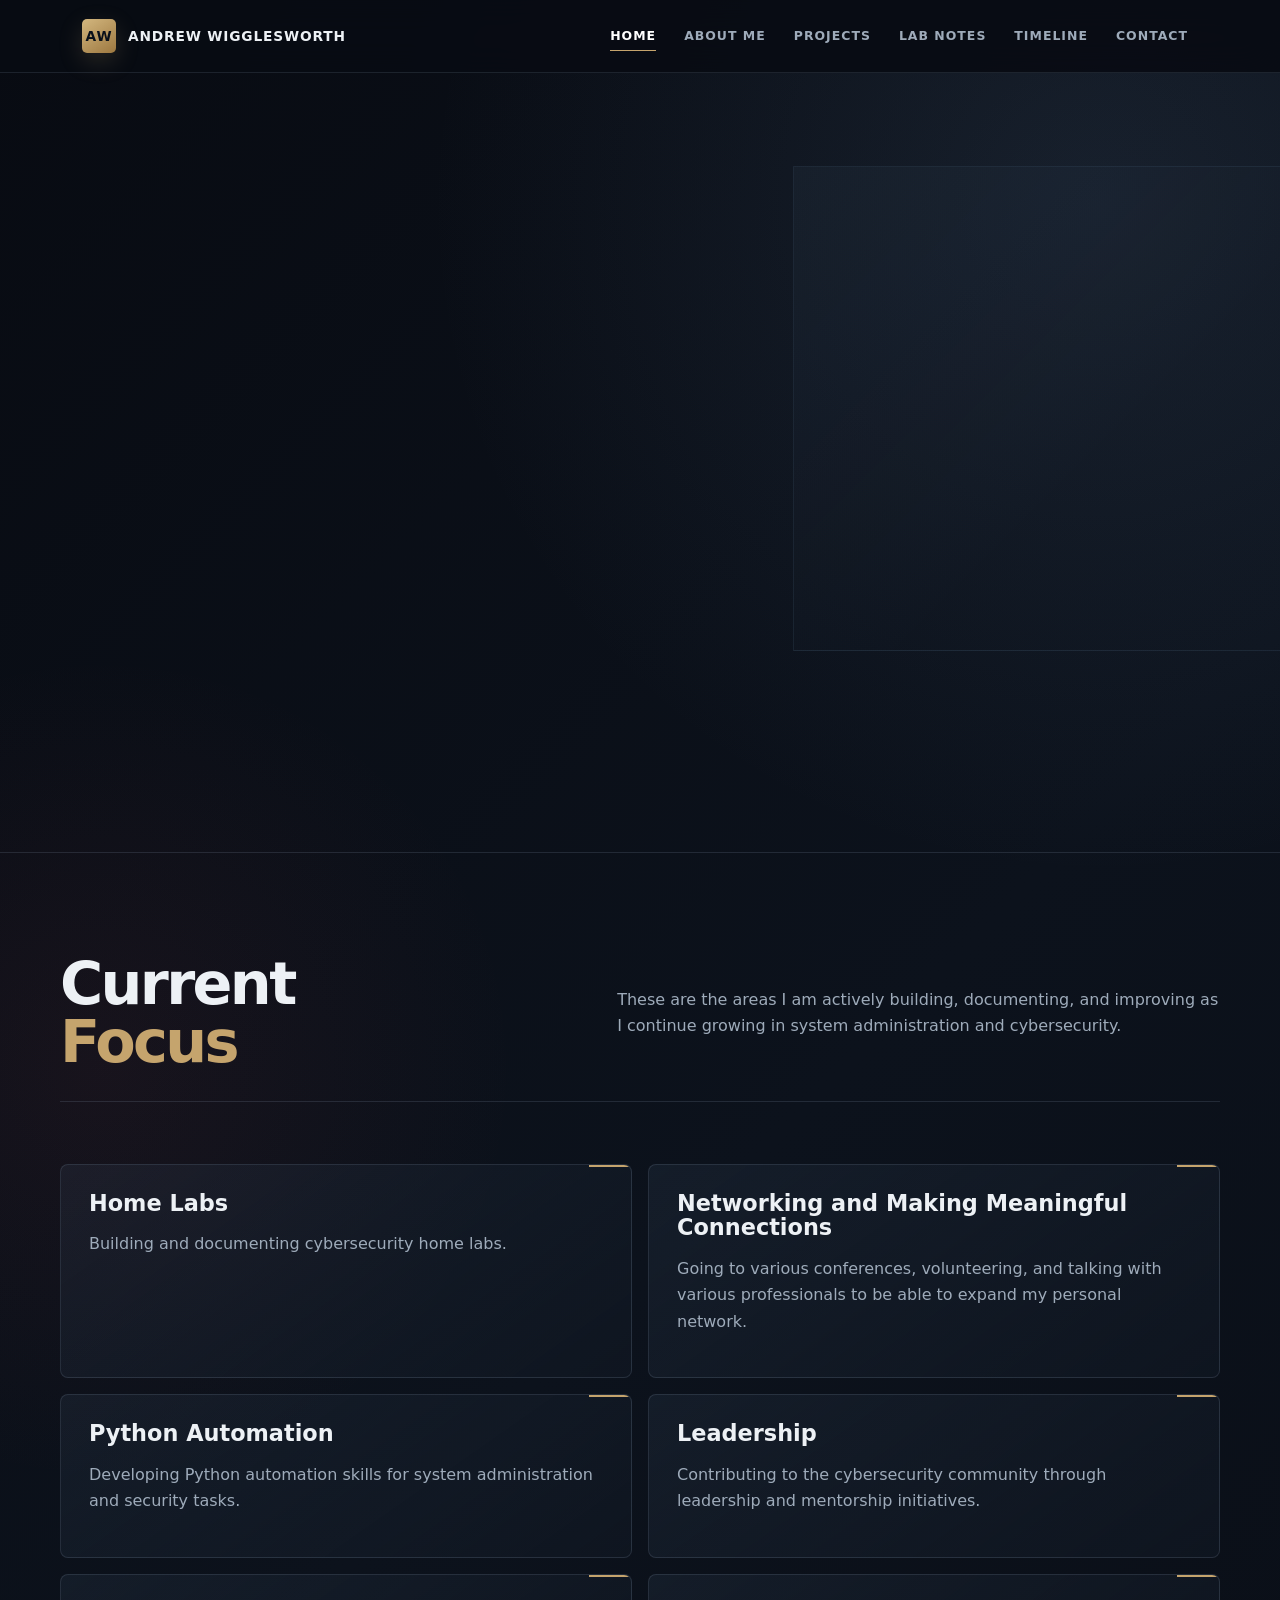
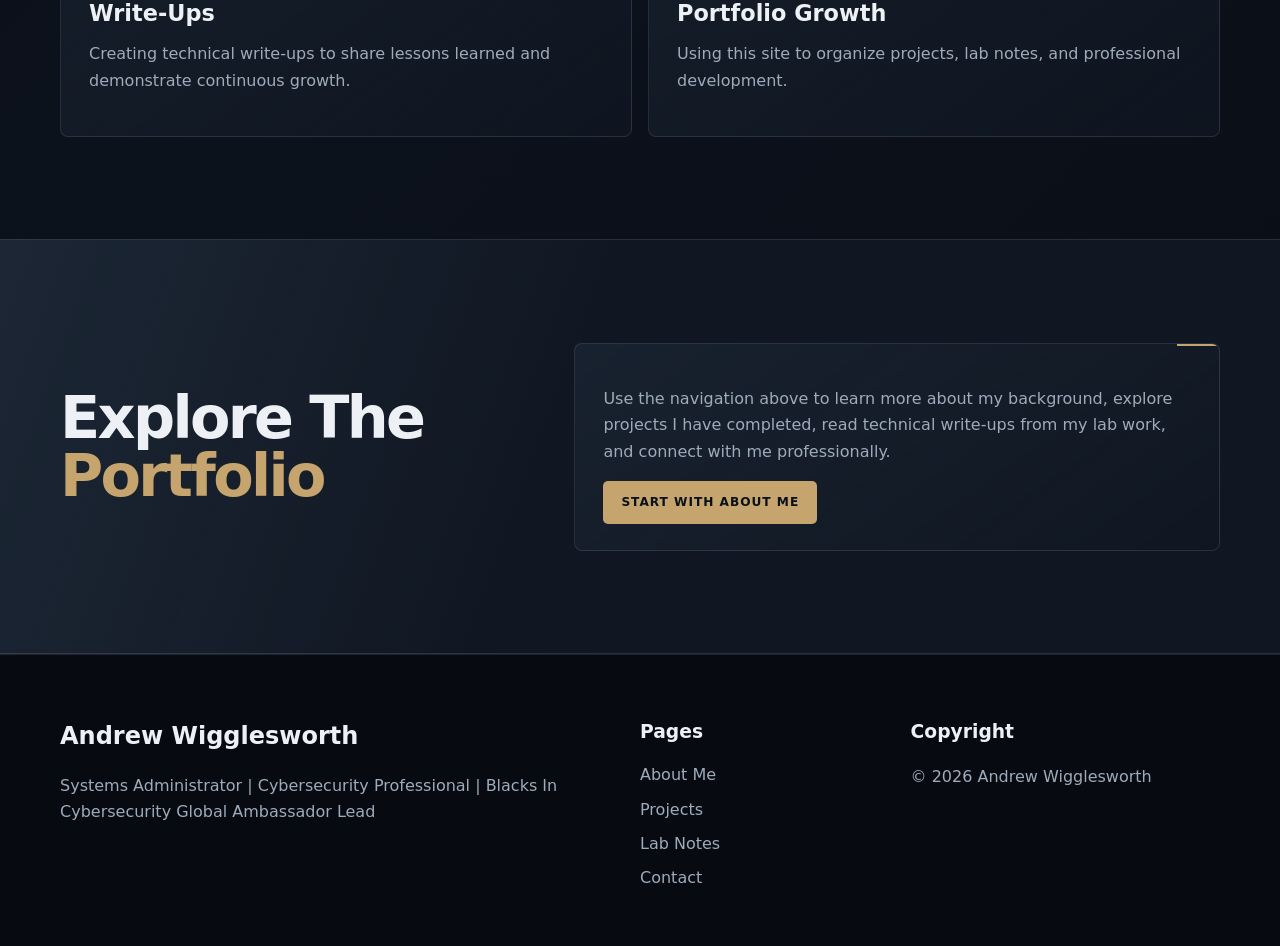
==== commit ddc6e77b: "Update index.html added timeline to nav" ====
--- a/index.html
+++ b/index.html
@@ -47,6 +47,7 @@
         <a href="about.html">About Me</a>
         <a href="projects.html">Projects</a>
         <a href="lab-notes.html">Lab Notes</a>
+        <a href="timeline.html">TimeLine</a>
         <!-- <a href="blog.html">Blog</a> -->
         <a href="contact.html">Contact</a>
       </nav>
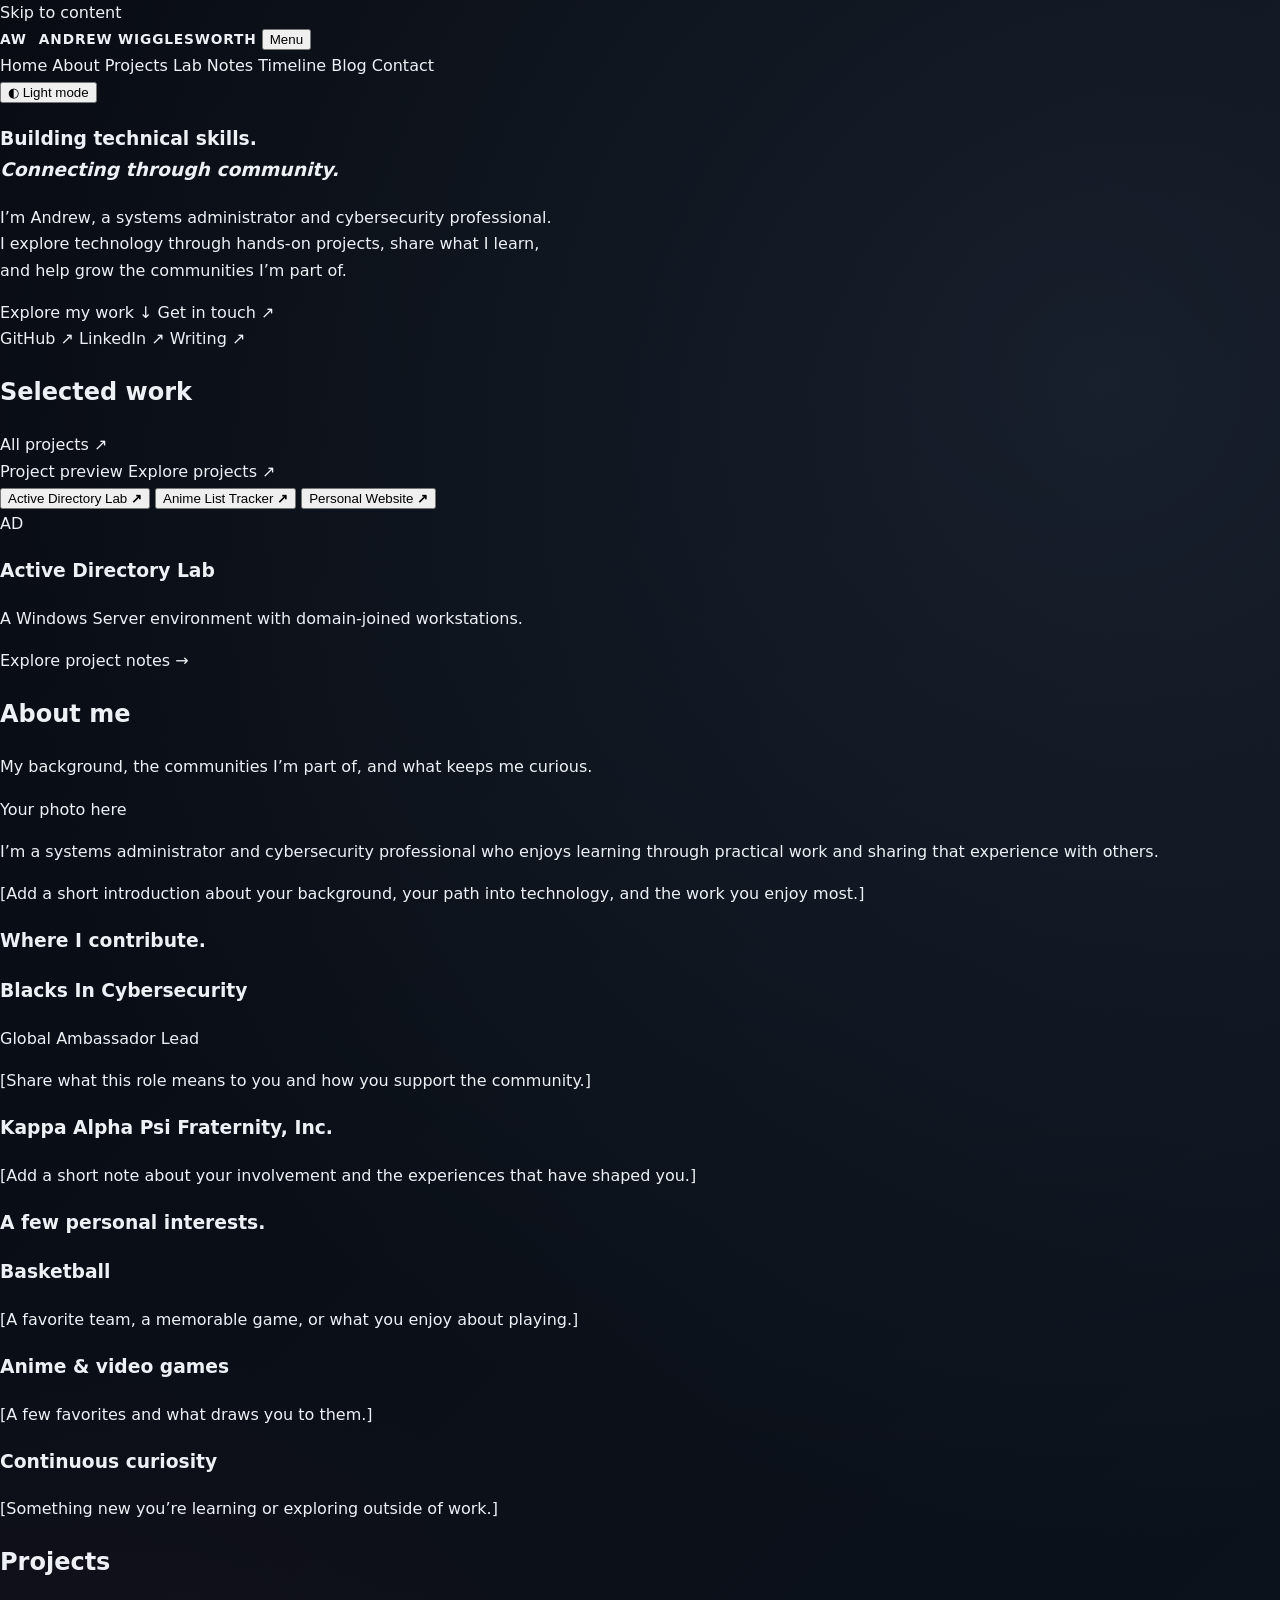
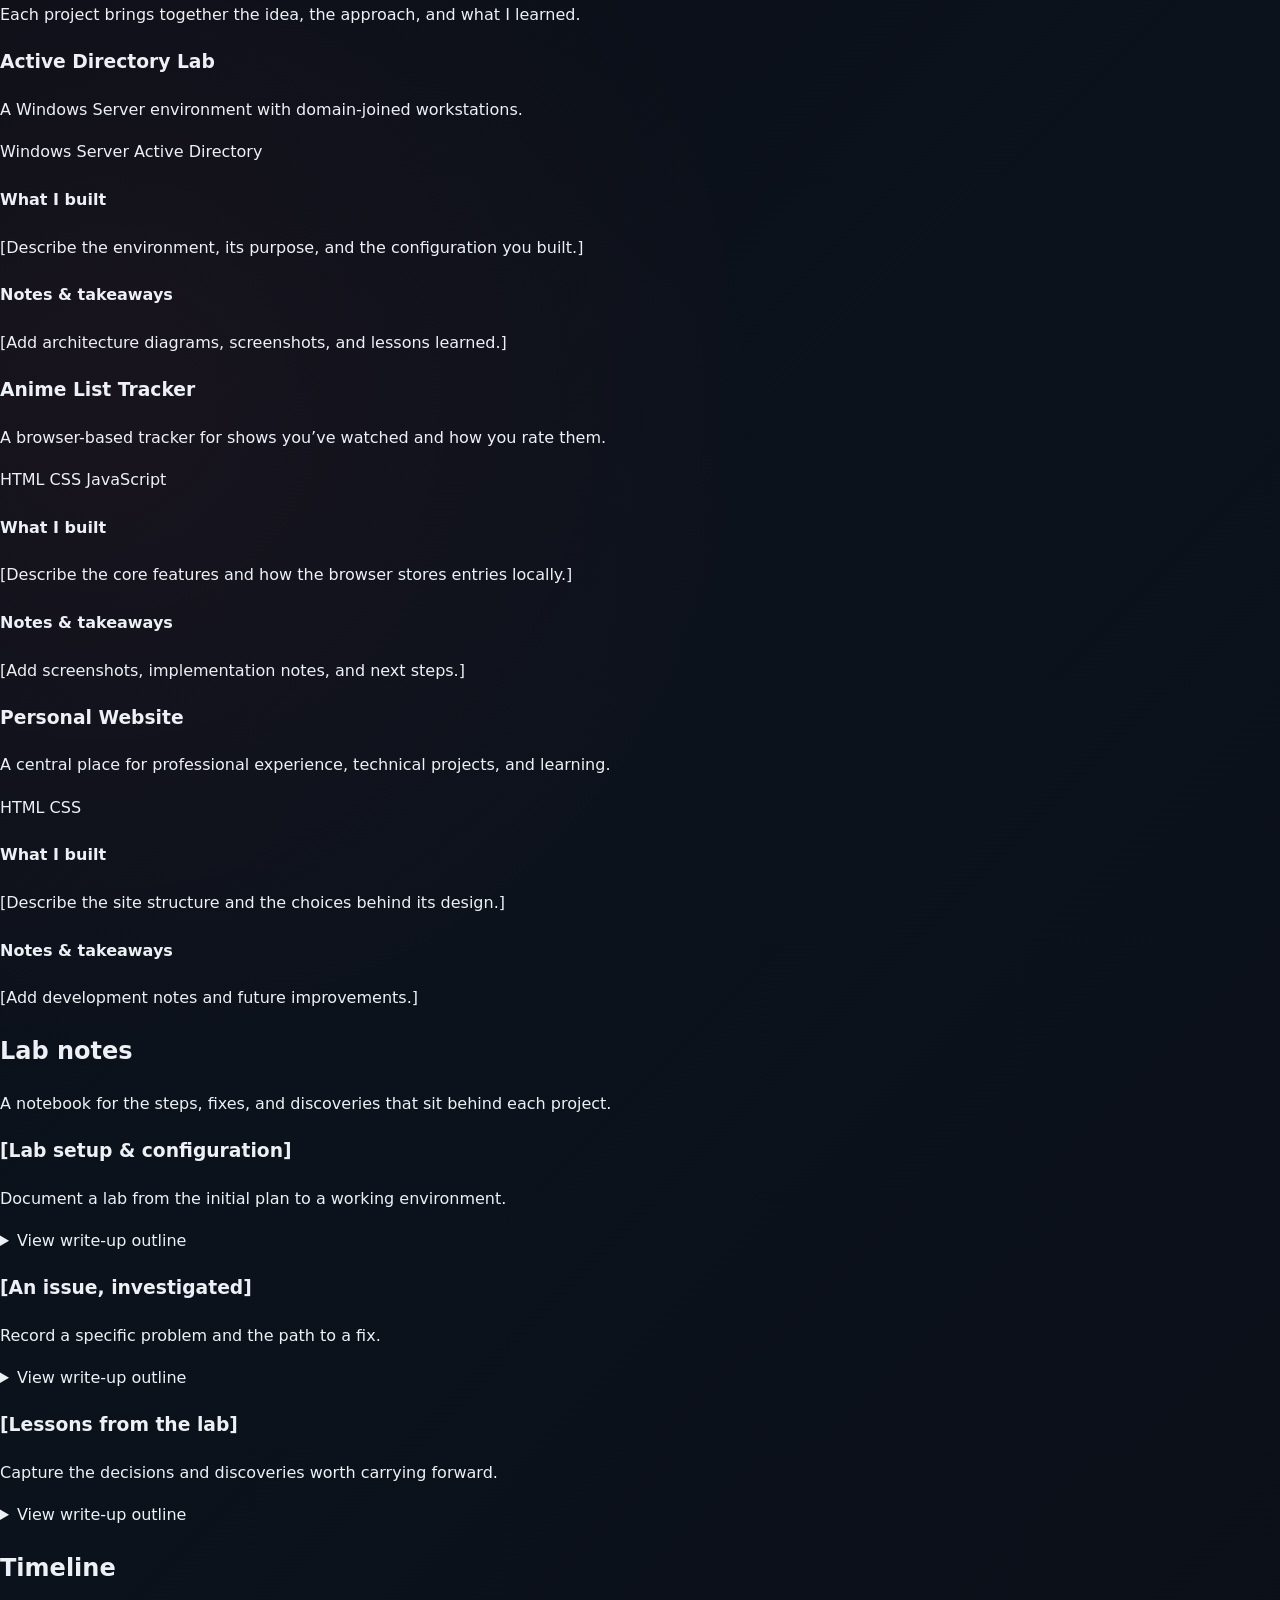
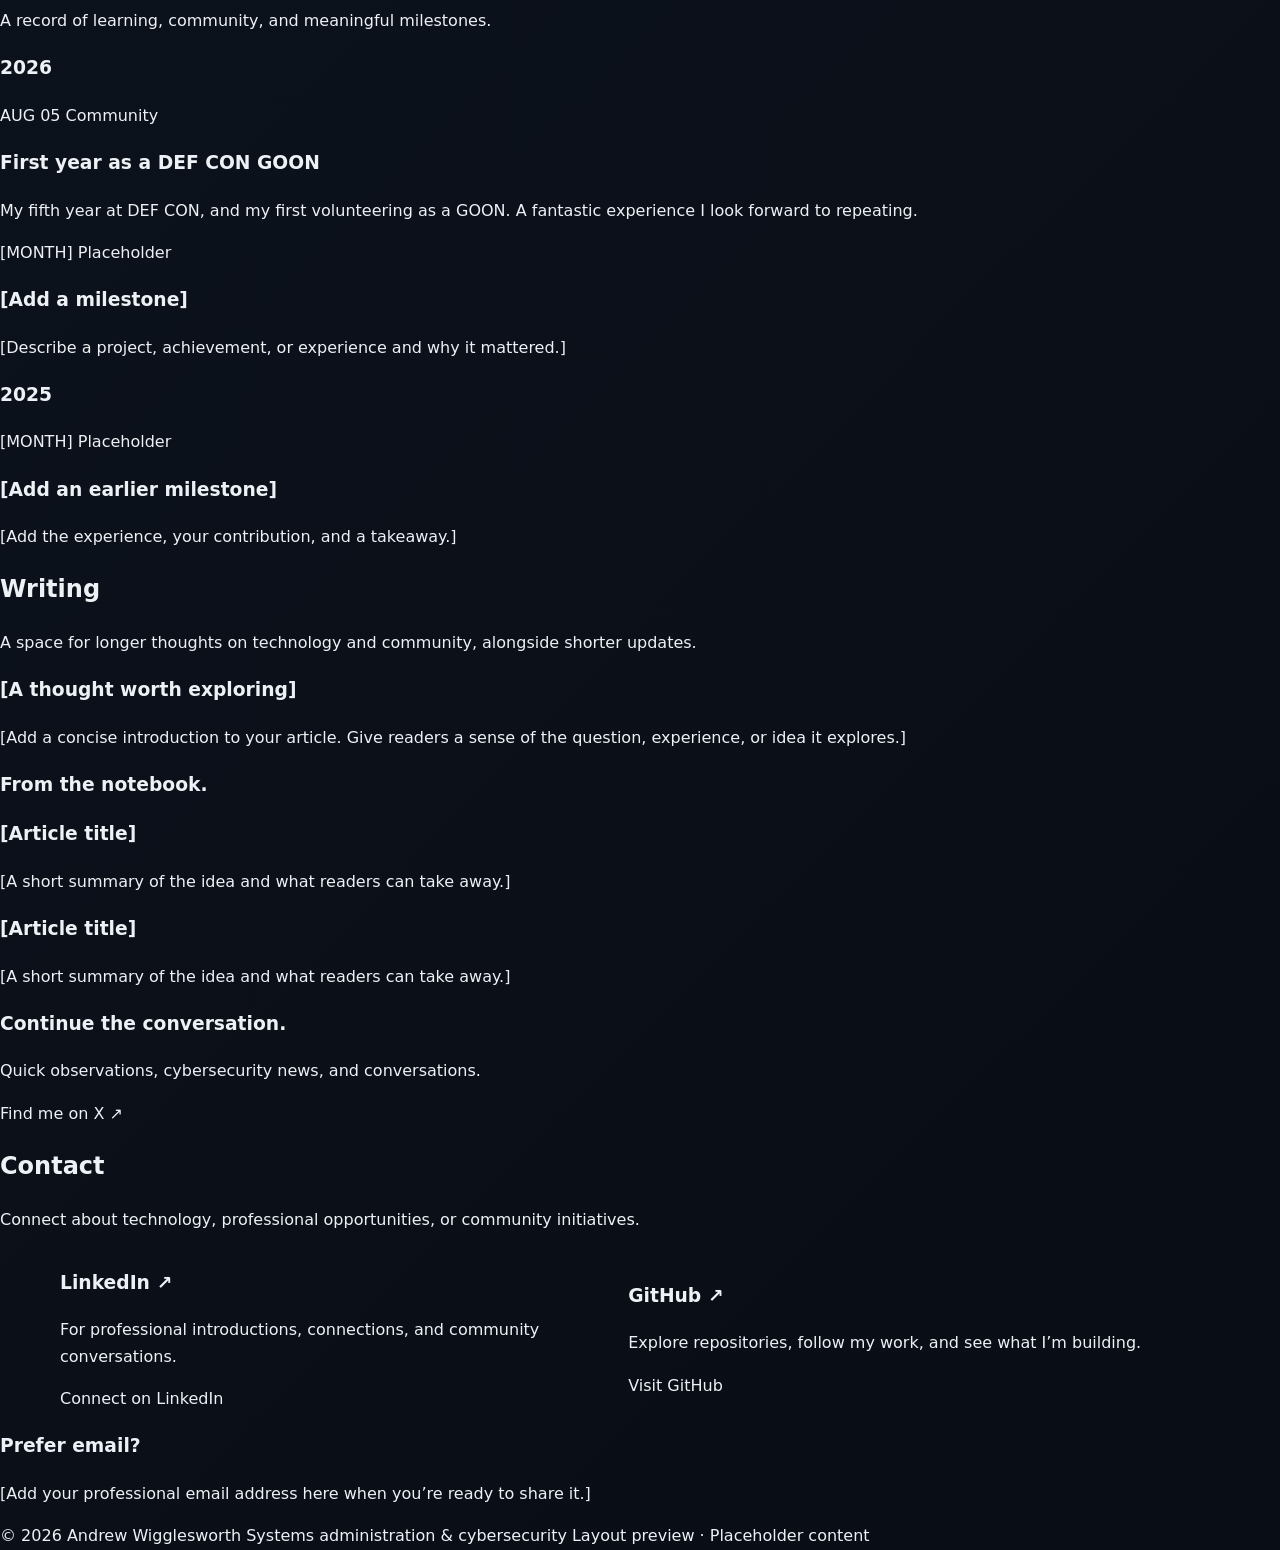
==== commit cf5ac078: "Update index.html Updated website format and look" ====
--- a/index.html
+++ b/index.html
@@ -1,184 +1,948 @@
-<!DOCTYPE html>
-<!--
-  index.html: HOME PAGE
-  This is the main entry page for the portfolio.
-  HTML comments like this are visible in GITHub code but not on the website.
--->
+<!-- Use standards mode so modern browsers render the layout consistently. -->
+<!doctype html>
+<!-- The document uses English; change lang if you translate the site. -->
 <html lang="en">
-<head>
-  <!-- Allows standard letters, symbols, and punctuation to display correctly. -->
-  <meta charset="UTF-8">
- 
-  <!-- Makes the layout use the actual width of phones and tablets. -->
-  <meta name="viewport" content="width=device-width, initial-scale=1.0">
-
-  <!-- Text displayed in the browser tab and used by search engines. -->
-  <title>Andrew Wigglesworth | Cybersecurity Portfolio</title>
-
-  <!-- Loads the shard visual design used by every page. -->
-  <link rel="stylesheet" href="style.css">
-
-  <!-- 
-    Loads shared interaction and animation code.
-    "defer" waits until the HTML has been read before running the script.
-  -->
-  <script src="script.js" defer></script>
-</head>
-<body>
-  <!-- ===== SHARED SITE HEADER ===== -->
-  <header class="site-header">
-    <div class="nav-wrap">
-      <!-- Clicking the brand returns visitors to the home page. -->
-      <a class="brand" href="index.html" aria-label="Home">
-        <span class="brand-mark">AW</span>
-        <span>Andrew Wigglesworth</span>
+  <!-- Browser metadata and references to the shared stylesheet and interaction script. -->
+  <head>
+    <!-- Set character encoding. -->
+    <meta charset="utf-8">
+    <!-- Use the actual device width for responsive layout. -->
+    <meta name="viewport" content="width=device-width, initial-scale=1">
+    <!-- EDIT: Change this text to update the browser-tab title. -->
+    <title>
+      Andrew Wigglesworth | Portfolio
+    </title>
+    <!-- EDIT: This description summarizes your portfolio in search results. -->
+    <meta name="description" content="Andrew Wigglesworth — systems administration, cybersecurity, projects, and community.">
+    <!-- Load style.css; colors, type sizes, and section spacing are documented there. -->
+    <link rel="stylesheet" href="style.css">
+    <!-- Load script.js after HTML parsing; defer ensures controls exist before JavaScript runs. -->
+    <script src="script.js" defer>
+    </script>
+  </head>
+  <!-- All visible page content starts here; JavaScript adds the light class when light mode is selected. -->
+  <body>
+    <!-- Keyboard shortcut link: visible when focused; bypasses navigation. -->
+    <a class="skip" href="#main">
+      Skip to content
+    </a>
+    <!-- Persistent navigation. Change --nav-top in style.css to adjust its distance from the screen top. -->
+    <header class="fresh-header">
+      <!-- Link destination: #home. EDIT: Change href to update where this link goes. -->
+      <a class="brand" href="#home">
+        <!-- Inline text or decorative label; its class/ID may connect to CSS or JavaScript. -->
+        <span class="mark">
+          AW
+        </span>
+        <!-- Inline text or decorative label; its class/ID may connect to CSS or JavaScript. -->
+        <span>
+          Andrew Wigglesworth
+        </span>
       </a>
-
-      <!-- Mobile menu button. JavaScript adds/removes the "is-open" class. -->
-      <button class="nav-toggle" type="button" aria-label="Open navigation" aria-expanded="false"><span></span>
+      <!-- Interactive control; keep its class, ID, and data attributes because script.js uses them. -->
+      <button class="menu" aria-label="Toggle navigation" aria-expanded="false" aria-controls="navigation">
+        Menu
       </button>
-
-      <!--
-        Main navigation.
-        script.js compares each href with the current filename and adds "is-active" to the matching link.
-      -->
-      <nav class="site-nav" aria-label="Main navigation">
-        <a href="index.html">Home</a>
-        <a href="about.html">About Me</a>
-        <a href="projects.html">Projects</a>
-        <a href="lab-notes.html">Lab Notes</a>
-        <a href="timeline.html">TimeLine</a>
-        <!-- <a href="blog.html">Blog</a> -->
-        <a href="contact.html">Contact</a>
+      <!-- Each href jumps to a matching section ID on this same page; keep both values synchronized. -->
+      <nav id="navigation" aria-label="Main navigation">
+        <!-- Link destination: #home. EDIT: Change href to update where this link goes. -->
+        <a href="#home" aria-current="location">
+          Home
+        </a>
+        <!-- Link destination: #about. EDIT: Change href to update where this link goes. -->
+        <a href="#about">
+          About
+        </a>
+        <!-- Link destination: #projects. EDIT: Change href to update where this link goes. -->
+        <a href="#projects">
+          Projects
+        </a>
+        <!-- Link destination: #lab-notes. EDIT: Change href to update where this link goes. -->
+        <a href="#lab-notes">
+          Lab Notes
+        </a>
+        <!-- Link destination: #timeline. EDIT: Change href to update where this link goes. -->
+        <a href="#timeline">
+          Timeline
+        </a>
+        <!-- Link destination: #blog. EDIT: Change href to update where this link goes. -->
+        <a href="#blog">
+          Blog
+        </a>
+        <!-- Link destination: #contact. EDIT: Change href to update where this link goes. -->
+        <a href="#contact">
+          Contact
+        </a>
       </nav>
-    </div>
-  </header>
-
-  <!-- ===== MAIN HOME-PAGE CONTENT ===== -->
-  <main class="page-shell">
-    <!--
-      HERO SECTION
-      "hero-grid" creates two column on desktop.
-      "scroll-reveal" tells JavaScript to animate an elemnet into view.
-    -->
-    <section class="hero">
-      <div class="hero-grid">
-        <!-- Left hero column: introductory text and calls to action. -->
-        <div class="hero-copy scroll-reveal">
-          <p class="eyebrow">Systems Administrator | Cybersecurity Professional</p>
-
-          <!-- The span is colored red by .display-title span in style.css. -->
-          <h1 class="display-title">Andrew <span>Wigglesworth</span></h1>
-          
-          <p class="lead">Welcome to my personal cybersecurity portfolio. This website serves as a central location to showcase my professional experience, technical projects, home lab initiatives, and ongoing growth within the cybersecurity field.</p>
-          
-          <p class="lead">I am passionate about building practical skills through hands-on learning, documenting my journey, and helping others break into technology and cybersecurity.</p>
-
-          <!-- Button links to important next pages. -->
-          <div class="hero-actions">
-            <a class="btn" href="projects.html">View Projects</a>
-            <a class="btn ghost" href="contact.html">Connect With Me</a>
+      <!-- Interactive control; keep its class, ID, and data attributes because script.js uses them. -->
+      <button id="theme" type="button">
+        ◐
+        <!-- Inline text or decorative label; its class/ID may connect to CSS or JavaScript. -->
+        <span>
+          Light mode
+        </span>
+      </button>
+    </header>
+    <!-- Main content landmark. The skip link jumps here for keyboard users. -->
+    <main id="main" class="wrap fade">
+      <!-- SECTION: home. EDIT: Change only this section’s margin or padding using #home in style.css. -->
+      <section id="home" class="page-section">
+        <!-- Group related content; its class connects this group to its documented CSS layout. -->
+        <section class="opening">
+          <!-- Layout wrapper. Keep the class names when editing text. -->
+          <div>
+            <!-- The one primary heading. EDIT: Change the words below; adjust --hero-size in style.css for its text size. -->
+            <h1>
+              Building technical skills.
+              <!-- Intentional line break; remove it if this text should flow on one line. -->
+              <br>
+              <!-- Accent-colored portion of the hero heading; not a separate heading. -->
+              <em>
+                Connecting through community.
+              </em>
+            </h1>
+            <!-- EDIT: Replace this paragraph with your own text; bracketed text is an unfinished content placeholder. -->
+            <p class="opening-copy">
+              I’m Andrew, a systems administrator and cybersecurity professional.
+              <!-- Intentional line break; remove it if this text should flow on one line. -->
+              <br>
+              I explore technology through hands-on projects, share what I learn,
+              <!-- Intentional line break; remove it if this text should flow on one line. -->
+              <br>
+              and help grow the communities I’m part of.
+            </p>
+            <!-- Layout wrapper for opening-actions. Keep the class names when editing text. -->
+            <div class="opening-actions">
+              <!-- Link destination: #workbench. EDIT: Change href to update where this link goes. -->
+              <a class="primary" href="#workbench">
+                Explore my work ↓
+              </a>
+              <!-- Link destination: #contact. EDIT: Change href to update where this link goes. -->
+              <a class="secondary" href="#contact">
+                Get in touch ↗
+              </a>
+            </div>
+            <!-- Layout wrapper for hero-socials. Keep the class names when editing text. -->
+            <div class="hero-socials">
+              <!-- Link destination: https://github.com/andrewwigglesworth. EDIT: Change href to update where this link goes. -->
+              <a href="https://github.com/andrewwigglesworth">
+                GitHub ↗
+              </a>
+              <!-- Link destination: https://www.linkedin.com/in/andrew-wigglesworth/. EDIT: Change href to update where this link goes. -->
+              <a href="https://www.linkedin.com/in/andrew-wigglesworth/">
+                LinkedIn ↗
+              </a>
+              <!-- Link destination: #blog. EDIT: Change href to update where this link goes. -->
+              <a href="#blog">
+                Writing ↗
+              </a>
+            </div>
+          </div>
+        </section>
+        <!-- SECTION: workbench. EDIT: Change only this section’s margin or padding using #workbench in style.css. -->
+        <section class="workbench" id="workbench">
+          <!-- Layout wrapper for sectionhead. Keep the class names when editing text. -->
+          <div class="sectionhead">
+            <!-- Layout wrapper. Keep the class names when editing text. -->
+            <div>
+              <!-- Section heading. EDIT: Change the text below; adjust --section-title-size for consistent section titles. -->
+              <h2>
+                Selected work
+              </h2>
+            </div>
+            <!-- Link destination: #projects. EDIT: Change href to update where this link goes. -->
+            <a class="textlink" href="#projects">
+              All projects ↗
+            </a>
+          </div>
+          <!-- Layout wrapper for showcase-toolbar. Keep the class names when editing text. -->
+          <div class="showcase-toolbar">
+            <!-- Inline text or decorative label; its class/ID may connect to CSS or JavaScript. -->
+            <span>
+              Project preview
+            </span>
+            <!-- Link destination: #projects. EDIT: Change href to update where this link goes. -->
+            <a href="#projects">
+              Explore projects ↗
+            </a>
+          </div>
+          <!-- Layout wrapper for workbench-frame. Keep the class names when editing text. -->
+          <div class="workbench-frame">
+            <!-- Layout wrapper for project-picker. Keep the class names when editing text. -->
+            <div class="project-picker" aria-label="Featured project selection">
+              <!-- Interactive control; keep its class, ID, and data attributes because script.js uses them. -->
+              <button class="pick active" data-project="0" aria-pressed="true">
+                Active Directory Lab
+                <!-- Layout wrapper. Keep the class names when editing text. -->
+                <b>
+                  ↗
+                </b>
+              </button>
+              <!-- Interactive control; keep its class, ID, and data attributes because script.js uses them. -->
+              <button class="pick" data-project="1" aria-pressed="false">
+                Anime List Tracker
+                <!-- Layout wrapper. Keep the class names when editing text. -->
+                <b>
+                  ↗
+                </b>
+              </button>
+              <!-- Interactive control; keep its class, ID, and data attributes because script.js uses them. -->
+              <button class="pick" data-project="2" aria-pressed="false">
+                Personal Website
+                <!-- Layout wrapper. Keep the class names when editing text. -->
+                <b>
+                  ↗
+                </b>
+              </button>
+            </div>
+            <!-- Layout wrapper for project-stage. Keep the class names when editing text. -->
+            <div class="project-stage" aria-live="polite">
+              <!-- Layout wrapper for stage-graphic. Keep the class names when editing text. -->
+              <div class="stage-graphic" aria-hidden="true">
+                <!-- Inline text or decorative label; its class/ID may connect to CSS or JavaScript. -->
+                <span id="stage-symbol">
+                  AD
+                </span>
+                <!-- Decorative CSS shape, hidden from assistive technology by the parent aria-hidden attribute. -->
+                <i>
+                </i>
+                <!-- Decorative CSS shape, hidden from assistive technology by the parent aria-hidden attribute. -->
+                <i>
+                </i>
+              </div>
+              <!-- Layout wrapper for stage-copy. Keep the class names when editing text. -->
+              <div class="stage-copy">
+                <!-- Subheading. EDIT: Change the words here; use this element’s parent CSS selector to resize only this heading. -->
+                <h3 id="stage-title">
+                  Active Directory Lab
+                </h3>
+                <!-- EDIT: Replace this paragraph with your own text; bracketed text is an unfinished content placeholder. -->
+                <p id="stage-description">
+                  A Windows Server environment with domain-joined workstations.
+                </p>
+                <!-- Link destination: #project-0. EDIT: Change href to update where this link goes. -->
+                <a id="stage-link" class="textlink" href="#project-0">
+                  Explore project notes →
+                </a>
+              </div>
+            </div>
+          </div>
+        </section>
+      </section>
+      <!-- SECTION: about. EDIT: Change only this section’s margin or padding using #about in style.css. -->
+      <section id="about" class="page-section">
+        <!-- Group related content; its class connects this group to its documented CSS layout. -->
+        <section class="page-intro">
+          <!-- Section heading. EDIT: Change the text below; adjust --section-title-size for consistent section titles. -->
+          <h2 class="section-title">
+            About me
+          </h2>
+          <!-- EDIT: Replace this paragraph with your own text; bracketed text is an unfinished content placeholder. -->
+          <p>
+            My background, the communities I’m part of, and what keeps me curious.
+          </p>
+        </section>
+        <!-- Layout wrapper for about-overview. Keep the class names when editing text. -->
+        <div class="about-overview">
+          <!-- ONE PHOTO PLACEHOLDER: Replace this div with the img example in CUSTOMIZATION.md; keep class="portrait". -->
+          <div class="portrait" role="img" aria-label="Portrait placeholder">
+            <!-- Inline text or decorative label; its class/ID may connect to CSS or JavaScript. -->
+            <span>
+              Your photo here
+            </span>
+          </div>
+          <!-- Layout wrapper. Keep the class names when editing text. -->
+          <div>
+            <!-- EDIT: Replace this paragraph with your own text; bracketed text is an unfinished content placeholder. -->
+            <p>
+              I’m a systems administrator and cybersecurity professional who enjoys learning through practical work and sharing that experience with others.
+            </p>
+            <!-- EDIT: Replace this paragraph with your own text; bracketed text is an unfinished content placeholder. -->
+            <p class="draft">
+              [Add a short introduction about your background, your path into technology, and the work you enjoy most.]
+            </p>
           </div>
         </div>
-
-        <!-- Right hero column: replace placeholder divs with real images later. -->
-        <div class="hero-media scroll-reveal">
-          <div class="placeholder-image float-soft" data-label="Professional photo placeholder"></div>
-          <div class="placeholder-image" data-label="Cyber lab image placeholder"></div>
-          
-          <!-- Overlay card positioned over the image area by CSS. -->
-          <div class="caption-card">
-            <strong>Blacks In Cybersecurity Global Ambassador Lead</strong>
-            <span>Leadership, mentorship, and community growth.</span>
-          </div>
+        <!-- Group related content; its class connects this group to its documented CSS layout. -->
+        <section class="content-band">
+          <!-- Layout wrapper. Keep the class names when editing text. -->
+          <div>
+            <!-- Subheading. EDIT: Change the words here; use this element’s parent CSS selector to resize only this heading. -->
+            <h3>
+              Where I contribute.
+            </h3>
+            <!-- Layout wrapper for stacked. Keep the class names when editing text. -->
+            <div class="stacked">
+              <!-- Self-contained entry. Duplicate the complete article to add another item; give any ID a unique value. -->
+              <article>
+                <!-- Subheading. EDIT: Change the words here; use this element’s parent CSS selector to resize only this heading. -->
+                <h3>
+                  Blacks In Cybersecurity
+                </h3>
+                <!-- EDIT: Replace this paragraph with your own text; bracketed text is an unfinished content placeholder. -->
+                <p>
+                  Global Ambassador Lead
+                </p>
+                <!-- EDIT: Replace this paragraph with your own text; bracketed text is an unfinished content placeholder. -->
+                <p class="draft">
+                  [Share what this role means to you and how you support the community.]
+                </p>
+              </article>
+              <!-- Self-contained entry. Duplicate the complete article to add another item; give any ID a unique value. -->
+              <article>
+                <!-- Subheading. EDIT: Change the words here; use this element’s parent CSS selector to resize only this heading. -->
+                <h3>
+                  Kappa Alpha Psi Fraternity, Inc.
+                </h3>
+                <!-- EDIT: Replace this paragraph with your own text; bracketed text is an unfinished content placeholder. -->
+                <p class="draft">
+                  [Add a short note about your involvement and the experiences that have shaped you.]
+                </p>
+              </article>
+            </div>
+          </div>
+        </section>
+        <!-- Group related content; its class connects this group to its documented CSS layout. -->
+        <section class="content-band">
+          <!-- Layout wrapper. Keep the class names when editing text. -->
+          <div>
+            <!-- Subheading. EDIT: Change the words here; use this element’s parent CSS selector to resize only this heading. -->
+            <h3>
+              A few personal interests.
+            </h3>
+            <!-- Layout wrapper for interest-list. Keep the class names when editing text. -->
+            <div class="interest-list">
+              <!-- Self-contained entry. Duplicate the complete article to add another item; give any ID a unique value. -->
+              <article>
+                <!-- Subheading. EDIT: Change the words here; use this element’s parent CSS selector to resize only this heading. -->
+                <h3>
+                  Basketball
+                </h3>
+                <!-- EDIT: Replace this paragraph with your own text; bracketed text is an unfinished content placeholder. -->
+                <p class="draft">
+                  [A favorite team, a memorable game, or what you enjoy about playing.]
+                </p>
+              </article>
+              <!-- Self-contained entry. Duplicate the complete article to add another item; give any ID a unique value. -->
+              <article>
+                <!-- Subheading. EDIT: Change the words here; use this element’s parent CSS selector to resize only this heading. -->
+                <h3>
+                  Anime
+                  &
+                  video games
+                </h3>
+                <!-- EDIT: Replace this paragraph with your own text; bracketed text is an unfinished content placeholder. -->
+                <p class="draft">
+                  [A few favorites and what draws you to them.]
+                </p>
+              </article>
+              <!-- Self-contained entry. Duplicate the complete article to add another item; give any ID a unique value. -->
+              <article>
+                <!-- Subheading. EDIT: Change the words here; use this element’s parent CSS selector to resize only this heading. -->
+                <h3>
+                  Continuous curiosity
+                </h3>
+                <!-- EDIT: Replace this paragraph with your own text; bracketed text is an unfinished content placeholder. -->
+                <p class="draft">
+                  [Something new you’re learning or exploring outside of work.]
+                </p>
+              </article>
+            </div>
+          </div>
+        </section>
+      </section>
+      <!-- SECTION: projects. EDIT: Change only this section’s margin or padding using #projects in style.css. -->
+      <section id="projects" class="page-section">
+        <!-- Group related content; its class connects this group to its documented CSS layout. -->
+        <section class="page-intro">
+          <!-- Section heading. EDIT: Change the text below; adjust --section-title-size for consistent section titles. -->
+          <h2 class="section-title">
+            Projects
+          </h2>
+          <!-- EDIT: Replace this paragraph with your own text; bracketed text is an unfinished content placeholder. -->
+          <p>
+            Each project brings together the idea, the approach, and what I learned.
+          </p>
+        </section>
+        <!-- Self-contained entry. Duplicate the complete article to add another item; give any ID a unique value. -->
+        <article class="case" id="project-0">
+          <!-- Layout wrapper for case-top. Keep the class names when editing text. -->
+          <div class="case-top">
+            <!-- Layout wrapper. Keep the class names when editing text. -->
+            <div>
+              <!-- Subheading. EDIT: Change the words here; use this element’s parent CSS selector to resize only this heading. -->
+              <h3>
+                Active Directory Lab
+              </h3>
+              <!-- EDIT: Replace this paragraph with your own text; bracketed text is an unfinished content placeholder. -->
+              <p>
+                A Windows Server environment with domain-joined workstations.
+              </p>
+              <!-- Layout wrapper for chips. Keep the class names when editing text. -->
+              <div class="chips">
+                <!-- Inline text or decorative label; its class/ID may connect to CSS or JavaScript. -->
+                <span>
+                  Windows Server
+                </span>
+                <!-- Inline text or decorative label; its class/ID may connect to CSS or JavaScript. -->
+                <span>
+                  Active Directory
+                </span>
+              </div>
+            </div>
+          </div>
+          <!-- Layout wrapper for case-details. Keep the class names when editing text. -->
+          <div class="case-details">
+            <!-- Layout wrapper. Keep the class names when editing text. -->
+            <div>
+              <!-- Subheading. EDIT: Change the words here; use this element’s parent CSS selector to resize only this heading. -->
+              <h4>
+                What I built
+              </h4>
+              <!-- EDIT: Replace this paragraph with your own text; bracketed text is an unfinished content placeholder. -->
+              <p class="draft">
+                [Describe the environment, its purpose, and the configuration you built.]
+              </p>
+            </div>
+            <!-- Layout wrapper. Keep the class names when editing text. -->
+            <div>
+              <!-- Subheading. EDIT: Change the words here; use this element’s parent CSS selector to resize only this heading. -->
+              <h4>
+                Notes
+                &
+                takeaways
+              </h4>
+              <!-- EDIT: Replace this paragraph with your own text; bracketed text is an unfinished content placeholder. -->
+              <p class="draft">
+                [Add architecture diagrams, screenshots, and lessons learned.]
+              </p>
+            </div>
+          </div>
+        </article>
+        <!-- Self-contained entry. Duplicate the complete article to add another item; give any ID a unique value. -->
+        <article class="case" id="project-1">
+          <!-- Layout wrapper for case-top. Keep the class names when editing text. -->
+          <div class="case-top">
+            <!-- Layout wrapper. Keep the class names when editing text. -->
+            <div>
+              <!-- Subheading. EDIT: Change the words here; use this element’s parent CSS selector to resize only this heading. -->
+              <h3>
+                Anime List Tracker
+              </h3>
+              <!-- EDIT: Replace this paragraph with your own text; bracketed text is an unfinished content placeholder. -->
+              <p>
+                A browser-based tracker for shows you’ve watched and how you rate them.
+              </p>
+              <!-- Layout wrapper for chips. Keep the class names when editing text. -->
+              <div class="chips">
+                <!-- Inline text or decorative label; its class/ID may connect to CSS or JavaScript. -->
+                <span>
+                  HTML
+                </span>
+                <!-- Inline text or decorative label; its class/ID may connect to CSS or JavaScript. -->
+                <span>
+                  CSS
+                </span>
+                <!-- Inline text or decorative label; its class/ID may connect to CSS or JavaScript. -->
+                <span>
+                  JavaScript
+                </span>
+              </div>
+            </div>
+          </div>
+          <!-- Layout wrapper for case-details. Keep the class names when editing text. -->
+          <div class="case-details">
+            <!-- Layout wrapper. Keep the class names when editing text. -->
+            <div>
+              <!-- Subheading. EDIT: Change the words here; use this element’s parent CSS selector to resize only this heading. -->
+              <h4>
+                What I built
+              </h4>
+              <!-- EDIT: Replace this paragraph with your own text; bracketed text is an unfinished content placeholder. -->
+              <p class="draft">
+                [Describe the core features and how the browser stores entries locally.]
+              </p>
+            </div>
+            <!-- Layout wrapper. Keep the class names when editing text. -->
+            <div>
+              <!-- Subheading. EDIT: Change the words here; use this element’s parent CSS selector to resize only this heading. -->
+              <h4>
+                Notes
+                &
+                takeaways
+              </h4>
+              <!-- EDIT: Replace this paragraph with your own text; bracketed text is an unfinished content placeholder. -->
+              <p class="draft">
+                [Add screenshots, implementation notes, and next steps.]
+              </p>
+            </div>
+          </div>
+        </article>
+        <!-- Self-contained entry. Duplicate the complete article to add another item; give any ID a unique value. -->
+        <article class="case" id="project-2">
+          <!-- Layout wrapper for case-top. Keep the class names when editing text. -->
+          <div class="case-top">
+            <!-- Layout wrapper. Keep the class names when editing text. -->
+            <div>
+              <!-- Subheading. EDIT: Change the words here; use this element’s parent CSS selector to resize only this heading. -->
+              <h3>
+                Personal Website
+              </h3>
+              <!-- EDIT: Replace this paragraph with your own text; bracketed text is an unfinished content placeholder. -->
+              <p>
+                A central place for professional experience, technical projects, and learning.
+              </p>
+              <!-- Layout wrapper for chips. Keep the class names when editing text. -->
+              <div class="chips">
+                <!-- Inline text or decorative label; its class/ID may connect to CSS or JavaScript. -->
+                <span>
+                  HTML
+                </span>
+                <!-- Inline text or decorative label; its class/ID may connect to CSS or JavaScript. -->
+                <span>
+                  CSS
+                </span>
+              </div>
+            </div>
+          </div>
+          <!-- Layout wrapper for case-details. Keep the class names when editing text. -->
+          <div class="case-details">
+            <!-- Layout wrapper. Keep the class names when editing text. -->
+            <div>
+              <!-- Subheading. EDIT: Change the words here; use this element’s parent CSS selector to resize only this heading. -->
+              <h4>
+                What I built
+              </h4>
+              <!-- EDIT: Replace this paragraph with your own text; bracketed text is an unfinished content placeholder. -->
+              <p class="draft">
+                [Describe the site structure and the choices behind its design.]
+              </p>
+            </div>
+            <!-- Layout wrapper. Keep the class names when editing text. -->
+            <div>
+              <!-- Subheading. EDIT: Change the words here; use this element’s parent CSS selector to resize only this heading. -->
+              <h4>
+                Notes
+                &
+                takeaways
+              </h4>
+              <!-- EDIT: Replace this paragraph with your own text; bracketed text is an unfinished content placeholder. -->
+              <p class="draft">
+                [Add development notes and future improvements.]
+              </p>
+            </div>
+          </div>
+        </article>
+      </section>
+      <!-- SECTION: lab-notes. EDIT: Change only this section’s margin or padding using #lab-notes in style.css. -->
+      <section id="lab-notes" class="page-section">
+        <!-- Group related content; its class connects this group to its documented CSS layout. -->
+        <section class="page-intro">
+          <!-- Section heading. EDIT: Change the text below; adjust --section-title-size for consistent section titles. -->
+          <h2 class="section-title">
+            Lab notes
+          </h2>
+          <!-- EDIT: Replace this paragraph with your own text; bracketed text is an unfinished content placeholder. -->
+          <p>
+            A notebook for the steps, fixes, and discoveries that sit behind each project.
+          </p>
+        </section>
+        <!-- Self-contained entry. Duplicate the complete article to add another item; give any ID a unique value. -->
+        <article class="notebook">
+          <!-- Subheading. EDIT: Change the words here; use this element’s parent CSS selector to resize only this heading. -->
+          <h3>
+            [Lab setup
+            &
+            configuration]
+          </h3>
+          <!-- EDIT: Replace this paragraph with your own text; bracketed text is an unfinished content placeholder. -->
+          <p>
+            Document a lab from the initial plan to a working environment.
+          </p>
+          <!-- Native expandable lab outline; works even without JavaScript. Add open here to start expanded. -->
+          <details>
+            <!-- Clickable label for the expandable outline; change only the label text to rename it. -->
+            <summary>
+              View write-up outline
+            </summary>
+            <!-- Definition list pairing each write-up field with its explanation. -->
+            <dl>
+              <!-- Write-up field label. -->
+              <dt>
+                Goal
+              </dt>
+              <!-- EDIT: Replace this field’s bracketed guidance with your actual lab notes. -->
+              <dd>
+                [What you wanted to build and why.]
+              </dd>
+              <!-- Write-up field label. -->
+              <dt>
+                Environment
+              </dt>
+              <!-- EDIT: Replace this field’s bracketed guidance with your actual lab notes. -->
+              <dd>
+                [Tools, versions, and network layout.]
+              </dd>
+              <!-- Write-up field label. -->
+              <dt>
+                Steps
+              </dt>
+              <!-- EDIT: Replace this field’s bracketed guidance with your actual lab notes. -->
+              <dd>
+                [The setup and verification process.]
+              </dd>
+            </dl>
+          </details>
+        </article>
+        <!-- Self-contained entry. Duplicate the complete article to add another item; give any ID a unique value. -->
+        <article class="notebook">
+          <!-- Subheading. EDIT: Change the words here; use this element’s parent CSS selector to resize only this heading. -->
+          <h3>
+            [An issue, investigated]
+          </h3>
+          <!-- EDIT: Replace this paragraph with your own text; bracketed text is an unfinished content placeholder. -->
+          <p>
+            Record a specific problem and the path to a fix.
+          </p>
+          <!-- Native expandable lab outline; works even without JavaScript. Add open here to start expanded. -->
+          <details>
+            <!-- Clickable label for the expandable outline; change only the label text to rename it. -->
+            <summary>
+              View write-up outline
+            </summary>
+            <!-- Definition list pairing each write-up field with its explanation. -->
+            <dl>
+              <!-- Write-up field label. -->
+              <dt>
+                Symptoms
+              </dt>
+              <!-- EDIT: Replace this field’s bracketed guidance with your actual lab notes. -->
+              <dd>
+                [What failed and how you noticed.]
+              </dd>
+              <!-- Write-up field label. -->
+              <dt>
+                Investigation
+              </dt>
+              <!-- EDIT: Replace this field’s bracketed guidance with your actual lab notes. -->
+              <dd>
+                [Checks, commands, and findings.]
+              </dd>
+              <!-- Write-up field label. -->
+              <dt>
+                Resolution
+              </dt>
+              <!-- EDIT: Replace this field’s bracketed guidance with your actual lab notes. -->
+              <dd>
+                [The fix and how you verified it.]
+              </dd>
+            </dl>
+          </details>
+        </article>
+        <!-- Self-contained entry. Duplicate the complete article to add another item; give any ID a unique value. -->
+        <article class="notebook">
+          <!-- Subheading. EDIT: Change the words here; use this element’s parent CSS selector to resize only this heading. -->
+          <h3>
+            [Lessons from the lab]
+          </h3>
+          <!-- EDIT: Replace this paragraph with your own text; bracketed text is an unfinished content placeholder. -->
+          <p>
+            Capture the decisions and discoveries worth carrying forward.
+          </p>
+          <!-- Native expandable lab outline; works even without JavaScript. Add open here to start expanded. -->
+          <details>
+            <!-- Clickable label for the expandable outline; change only the label text to rename it. -->
+            <summary>
+              View write-up outline
+            </summary>
+            <!-- Definition list pairing each write-up field with its explanation. -->
+            <dl>
+              <!-- Write-up field label. -->
+              <dt>
+                What worked
+              </dt>
+              <!-- EDIT: Replace this field’s bracketed guidance with your actual lab notes. -->
+              <dd>
+                [The choices that helped.]
+              </dd>
+              <!-- Write-up field label. -->
+              <dt>
+                What changed
+              </dt>
+              <!-- EDIT: Replace this field’s bracketed guidance with your actual lab notes. -->
+              <dd>
+                [The assumptions or approach you revised.]
+              </dd>
+              <!-- Write-up field label. -->
+              <dt>
+                Next time
+              </dt>
+              <!-- EDIT: Replace this field’s bracketed guidance with your actual lab notes. -->
+              <dd>
+                [What you would do differently.]
+              </dd>
+            </dl>
+          </details>
+        </article>
+      </section>
+      <!-- SECTION: timeline. EDIT: Change only this section’s margin or padding using #timeline in style.css. -->
+      <section id="timeline" class="page-section">
+        <!-- Group related content; its class connects this group to its documented CSS layout. -->
+        <section class="page-intro">
+          <!-- Section heading. EDIT: Change the text below; adjust --section-title-size for consistent section titles. -->
+          <h2 class="section-title">
+            Timeline
+          </h2>
+          <!-- EDIT: Replace this paragraph with your own text; bracketed text is an unfinished content placeholder. -->
+          <p>
+            A record of learning, community, and meaningful milestones.
+          </p>
+        </section>
+        <!-- Group related content; its class connects this group to its documented CSS layout. -->
+        <section class="year-group">
+          <!-- Subheading. EDIT: Change the words here; use this element’s parent CSS selector to resize only this heading. -->
+          <h3>
+            2026
+          </h3>
+          <!-- Layout wrapper. Keep the class names when editing text. -->
+          <div>
+            <!-- Self-contained entry. Duplicate the complete article to add another item; give any ID a unique value. -->
+            <article class="milestone">
+              <!-- Layout wrapper for milestone-date. Keep the class names when editing text. -->
+              <div class="milestone-date">
+                AUG 05
+                <!-- Inline text or decorative label; its class/ID may connect to CSS or JavaScript. -->
+                <span>
+                  Community
+                </span>
+              </div>
+              <!-- Subheading. EDIT: Change the words here; use this element’s parent CSS selector to resize only this heading. -->
+              <h3>
+                First year as a DEF CON GOON
+              </h3>
+              <!-- EDIT: Replace this paragraph with your own text; bracketed text is an unfinished content placeholder. -->
+              <p>
+                My fifth year at DEF CON, and my first volunteering as a GOON. A fantastic experience I look forward to repeating.
+              </p>
+            </article>
+            <!-- Self-contained entry. Duplicate the complete article to add another item; give any ID a unique value. -->
+            <article class="milestone">
+              <!-- Layout wrapper for milestone-date. Keep the class names when editing text. -->
+              <div class="milestone-date">
+                [MONTH]
+                <!-- Inline text or decorative label; its class/ID may connect to CSS or JavaScript. -->
+                <span>
+                  Placeholder
+                </span>
+              </div>
+              <!-- Subheading. EDIT: Change the words here; use this element’s parent CSS selector to resize only this heading. -->
+              <h3>
+                [Add a milestone]
+              </h3>
+              <!-- EDIT: Replace this paragraph with your own text; bracketed text is an unfinished content placeholder. -->
+              <p class="draft">
+                [Describe a project, achievement, or experience and why it mattered.]
+              </p>
+            </article>
+          </div>
+        </section>
+        <!-- Group related content; its class connects this group to its documented CSS layout. -->
+        <section class="year-group">
+          <!-- Subheading. EDIT: Change the words here; use this element’s parent CSS selector to resize only this heading. -->
+          <h3>
+            2025
+          </h3>
+          <!-- Layout wrapper. Keep the class names when editing text. -->
+          <div>
+            <!-- Self-contained entry. Duplicate the complete article to add another item; give any ID a unique value. -->
+            <article class="milestone">
+              <!-- Layout wrapper for milestone-date. Keep the class names when editing text. -->
+              <div class="milestone-date">
+                [MONTH]
+                <!-- Inline text or decorative label; its class/ID may connect to CSS or JavaScript. -->
+                <span>
+                  Placeholder
+                </span>
+              </div>
+              <!-- Subheading. EDIT: Change the words here; use this element’s parent CSS selector to resize only this heading. -->
+              <h3>
+                [Add an earlier milestone]
+              </h3>
+              <!-- EDIT: Replace this paragraph with your own text; bracketed text is an unfinished content placeholder. -->
+              <p class="draft">
+                [Add the experience, your contribution, and a takeaway.]
+              </p>
+            </article>
+          </div>
+        </section>
+      </section>
+      <!-- SECTION: blog. EDIT: Change only this section’s margin or padding using #blog in style.css. -->
+      <section id="blog" class="page-section">
+        <!-- Group related content; its class connects this group to its documented CSS layout. -->
+        <section class="page-intro">
+          <!-- Section heading. EDIT: Change the text below; adjust --section-title-size for consistent section titles. -->
+          <h2 class="section-title">
+            Writing
+          </h2>
+          <!-- EDIT: Replace this paragraph with your own text; bracketed text is an unfinished content placeholder. -->
+          <p>
+            A space for longer thoughts on technology and community, alongside shorter updates.
+          </p>
+        </section>
+        <!-- Group related content; its class connects this group to its documented CSS layout. -->
+        <section class="writing-feature">
+          <!-- Subheading. EDIT: Change the words here; use this element’s parent CSS selector to resize only this heading. -->
+          <h3>
+            [A thought worth exploring]
+          </h3>
+          <!-- EDIT: Replace this paragraph with your own text; bracketed text is an unfinished content placeholder. -->
+          <p class="draft">
+            [Add a concise introduction to your article. Give readers a sense of the question, experience, or idea it explores.]
+          </p>
+        </section>
+        <!-- Group related content; its class connects this group to its documented CSS layout. -->
+        <section class="content-band">
+          <!-- Layout wrapper. Keep the class names when editing text. -->
+          <div>
+            <!-- Subheading. EDIT: Change the words here; use this element’s parent CSS selector to resize only this heading. -->
+            <h3>
+              From the notebook.
+            </h3>
+            <!-- Layout wrapper for article-list. Keep the class names when editing text. -->
+            <div class="article-list">
+              <!-- Self-contained entry. Duplicate the complete article to add another item; give any ID a unique value. -->
+              <article>
+                <!-- Subheading. EDIT: Change the words here; use this element’s parent CSS selector to resize only this heading. -->
+                <h3>
+                  [Article title]
+                </h3>
+                <!-- EDIT: Replace this paragraph with your own text; bracketed text is an unfinished content placeholder. -->
+                <p class="draft">
+                  [A short summary of the idea and what readers can take away.]
+                </p>
+              </article>
+              <!-- Self-contained entry. Duplicate the complete article to add another item; give any ID a unique value. -->
+              <article>
+                <!-- Subheading. EDIT: Change the words here; use this element’s parent CSS selector to resize only this heading. -->
+                <h3>
+                  [Article title]
+                </h3>
+                <!-- EDIT: Replace this paragraph with your own text; bracketed text is an unfinished content placeholder. -->
+                <p class="draft">
+                  [A short summary of the idea and what readers can take away.]
+                </p>
+              </article>
+            </div>
+          </div>
+        </section>
+        <!-- Group related content; its class connects this group to its documented CSS layout. -->
+        <section class="content-band">
+          <!-- Layout wrapper. Keep the class names when editing text. -->
+          <div>
+            <!-- Subheading. EDIT: Change the words here; use this element’s parent CSS selector to resize only this heading. -->
+            <h3>
+              Continue the conversation.
+            </h3>
+            <!-- EDIT: Replace this paragraph with your own text; bracketed text is an unfinished content placeholder. -->
+            <p>
+              Quick observations, cybersecurity news, and conversations.
+            </p>
+            <!-- Link destination: https://x.com/_uncledrew11_. EDIT: Change href to update where this link goes. -->
+            <a class="textlink" href="https://x.com/_uncledrew11_">
+              Find me on X ↗
+            </a>
+          </div>
+        </section>
+      </section>
+      <!-- SECTION: contact. EDIT: Change only this section’s margin or padding using #contact in style.css. -->
+      <section id="contact" class="page-section">
+        <!-- Group related content; its class connects this group to its documented CSS layout. -->
+        <section class="page-intro">
+          <!-- Section heading. EDIT: Change the text below; adjust --section-title-size for consistent section titles. -->
+          <h2 class="section-title">
+            Contact
+          </h2>
+          <!-- EDIT: Replace this paragraph with your own text; bracketed text is an unfinished content placeholder. -->
+          <p>
+            Connect about technology, professional opportunities, or community initiatives.
+          </p>
+        </section>
+        <!-- Layout wrapper for contact-grid. Keep the class names when editing text. -->
+        <div class="contact-grid">
+          <!-- Link destination: https://www.linkedin.com/in/andrew-wigglesworth/. EDIT: Change href to update where this link goes. -->
+          <a class="route-card" href="https://www.linkedin.com/in/andrew-wigglesworth/">
+            <!-- Subheading. EDIT: Change the words here; use this element’s parent CSS selector to resize only this heading. -->
+            <h3>
+              LinkedIn
+              <!-- Inline text or decorative label; its class/ID may connect to CSS or JavaScript. -->
+              <span>
+                ↗
+              </span>
+            </h3>
+            <!-- EDIT: Replace this paragraph with your own text; bracketed text is an unfinished content placeholder. -->
+            <p>
+              For professional introductions, connections, and community conversations.
+            </p>
+            <!-- Inline text or decorative label; its class/ID may connect to CSS or JavaScript. -->
+            <span class="card-link">
+              Connect on LinkedIn
+            </span>
+          </a>
+          <!-- Link destination: https://github.com/andrewwigglesworth. EDIT: Change href to update where this link goes. -->
+          <a class="route-card" href="https://github.com/andrewwigglesworth">
+            <!-- Subheading. EDIT: Change the words here; use this element’s parent CSS selector to resize only this heading. -->
+            <h3>
+              GitHub
+              <!-- Inline text or decorative label; its class/ID may connect to CSS or JavaScript. -->
+              <span>
+                ↗
+              </span>
+            </h3>
+            <!-- EDIT: Replace this paragraph with your own text; bracketed text is an unfinished content placeholder. -->
+            <p>
+              Explore repositories, follow my work, and see what I’m building.
+            </p>
+            <!-- Inline text or decorative label; its class/ID may connect to CSS or JavaScript. -->
+            <span class="card-link">
+              Visit GitHub
+            </span>
+          </a>
         </div>
+        <!-- Group related content; its class connects this group to its documented CSS layout. -->
+        <section class="content-band">
+          <!-- Layout wrapper. Keep the class names when editing text. -->
+          <div>
+            <!-- Subheading. EDIT: Change the words here; use this element’s parent CSS selector to resize only this heading. -->
+            <h3>
+              Prefer email?
+            </h3>
+            <!-- EDIT: Replace this paragraph with your own text; bracketed text is an unfinished content placeholder. -->
+            <p class="draft">
+              [Add your professional email address here when you’re ready to share it.]
+            </p>
+          </div>
+        </section>
+      </section>
+    </main>
+    <!-- Footer: update copyright and remove the layout-preview note before public launch. -->
+    <footer>
+      <!-- Layout wrapper for wrap. Keep the class names when editing text. -->
+      <div class="wrap">
+        <!-- Inline text or decorative label; its class/ID may connect to CSS or JavaScript. -->
+        <span>
+          © 2026 Andrew Wigglesworth
+        </span>
+        <!-- Inline text or decorative label; its class/ID may connect to CSS or JavaScript. -->
+        <span>
+          Systems administration
+          &
+          cybersecurity
+        </span>
+        <!-- Inline text or decorative label; its class/ID may connect to CSS or JavaScript. -->
+        <span>
+          Layout preview · Placeholder content
+        </span>
       </div>
-    </section>
-
-    <!-- ===== CURRENT FOCUS SECTION ===== -->
-    <section class="section">
-      <div class="section-inner">
-
-        <!-- Split heading places the title and descritpion in seperate columns. -->
-        <div class="split-heading scroll-reveal">
-          <h2>Current<br><span class="accent">Focus</span></h2>
-          <p>These are the areas I am actively building, documenting, and improving as I continue growing in system administration and cybersecurity.</p>
-        </div>
-
-        <!-- 
-          Card grid uses three columns on desktop and one column on mobile.
-          Each article is an independent focus item.
-        -->
-        <div class="card-grid">
-          <article class="mini-card scroll-reveal">
-            <h3>Home Labs</h3>
-            <p>Building and documenting cybersecurity home labs.</p>
-          </article>
-          
-          <article class="mini-card scroll-reveal">
-            <h3>Networking and Making Meaningful Connections</h3>
-            <p>Going to various conferences, volunteering, and talking with various professionals to be able to expand my personal network.</p>
-          </article>
-          
-          <article class="mini-card scroll-reveal">
-            <h3>Python Automation</h3>
-            <p>Developing Python automation skills for system administration and security tasks.</p>
-          </article>
-          
-          <article class="mini-card scroll-reveal">
-            <h3>Leadership</h3>
-            <p>Contributing to the cybersecurity community through leadership and mentorship initiatives.</p>
-          </article>
-          
-          <article class="mini-card scroll-reveal">
-            <h3>Write-Ups</h3>
-            <p>Creating technical write-ups to share lessons learned and demonstrate continuous growth.</p>
-          </article>
-          
-          <article class="mini-card scroll-reveal">
-            <h3>Portfolio Growth</h3>
-            <p>Using this site to organize projects, lab notes, and professional development.</p>
-          </article>
-        </div>
-      </div>
-    </section>
-
-<!-- ===== FINAL CALL-TO-ACTION BAND ===== -->
-    <section class="section band">
-      <div class="section-inner cta-band">
-        <h2 class="scroll-reveal">Explore The<br><span class="accent">Portfolio</span></h2>
-        
-        <div class="mini-card scroll-reveal">
-          <p>Use the navigation above to learn more about my background, explore projects I have completed, read technical write-ups from my lab work, and connect with me professionally.</p>
-          <a class="btn" href="about.html">Start With About Me</a>
-        </div>
-      </div>
-    </section>
-  </main>
-
-  <!-- ===== SHARED SITE FOOTER ===== -->
-  <footer class="site-footer">
-    <div class="footer-grid">
-      <div>
-        <h2>Andrew Wigglesworth</h2>
-        <p>Systems Administrator | Cybersecurity Professional | Blacks In Cybersecurity Global Ambassador Lead</p>
-      </div>
-      
-      <div>
-        <h3>Pages</h3>
-        <div class="footer-links">
-          <a href="about.html">About Me</a>
-          <a href="projects.html">Projects</a>
-          <a href="lab-notes.html">Lab Notes</a>
-          <!-- <a href="blog.html">Blog</a> -->
-          <a href="contact.html">Contact</a>
-        </div>
-      </div>
-      <div>
-        <h3>Copyright</h3>
-        <p>&copy; 2026 Andrew Wigglesworth</p>
-      </div>
-    </div>
-  </footer>
-</body>
+    </footer>
+  </body>
 </html>
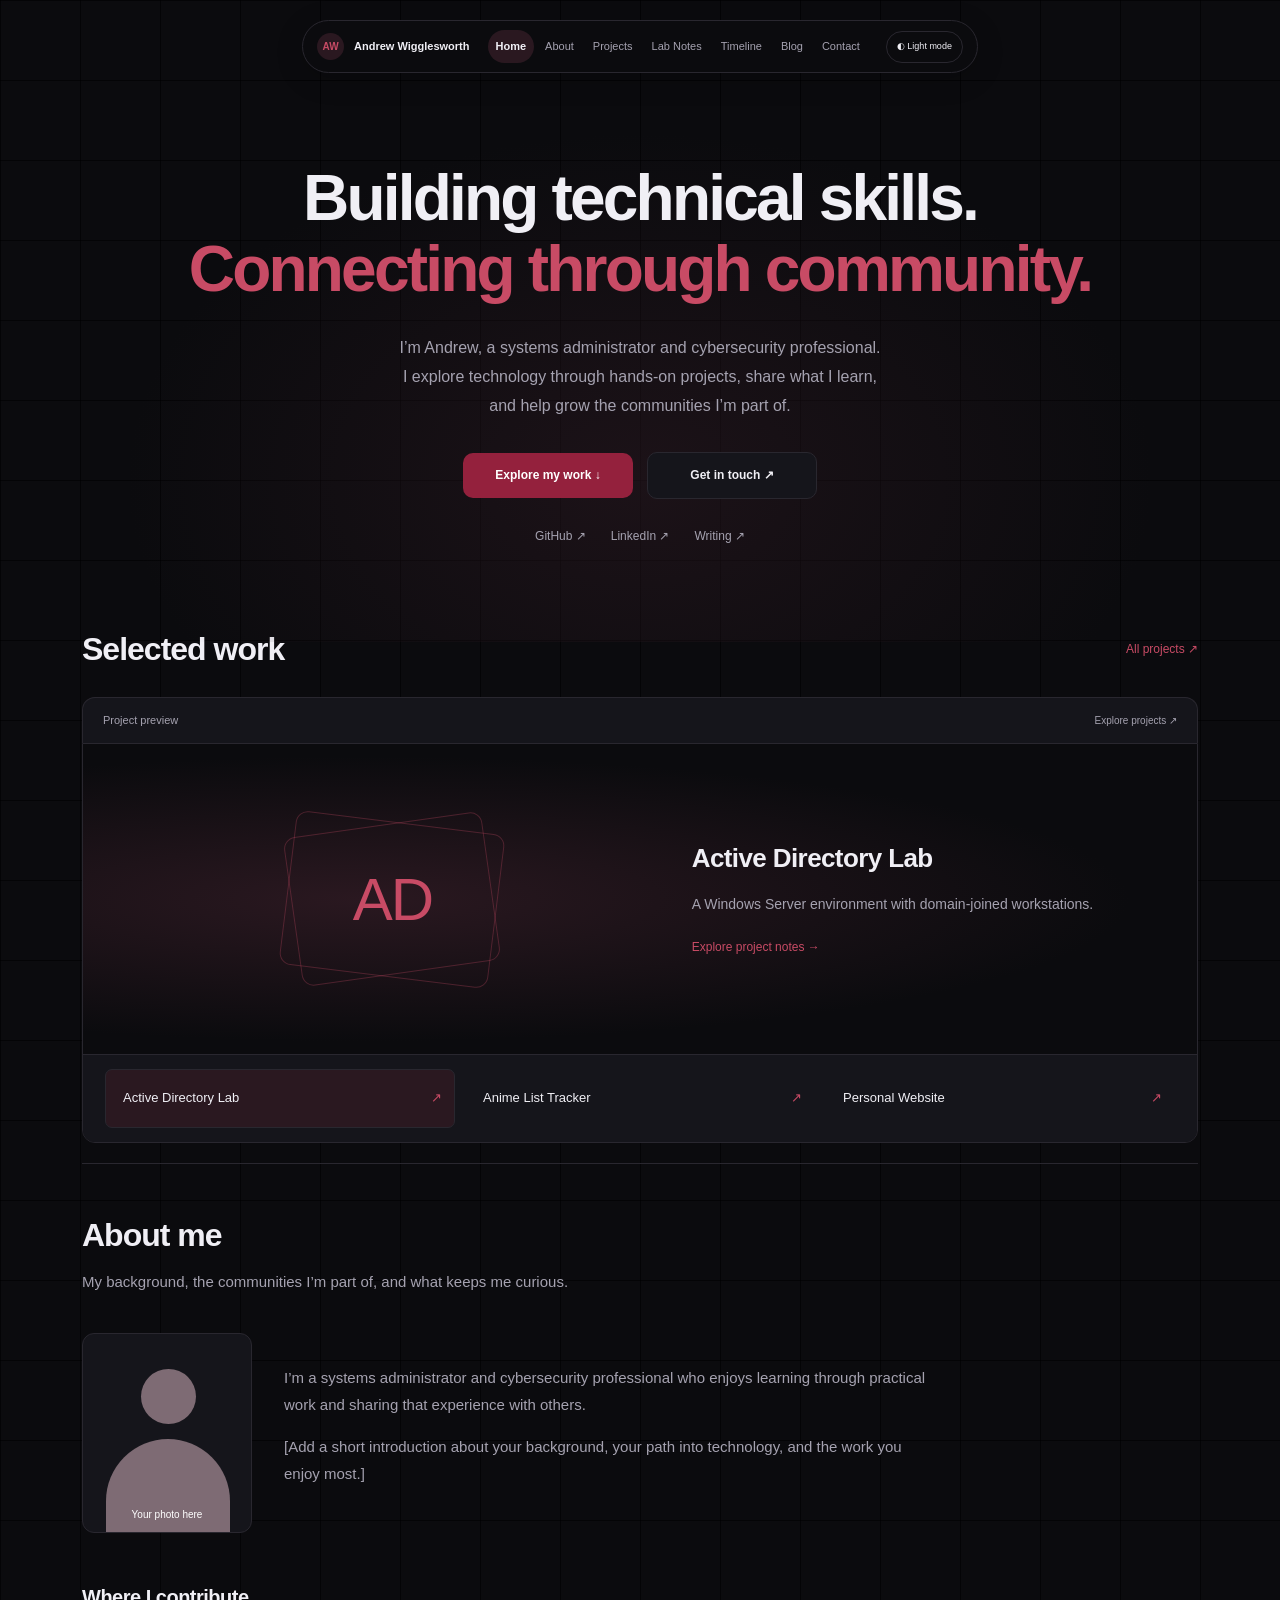
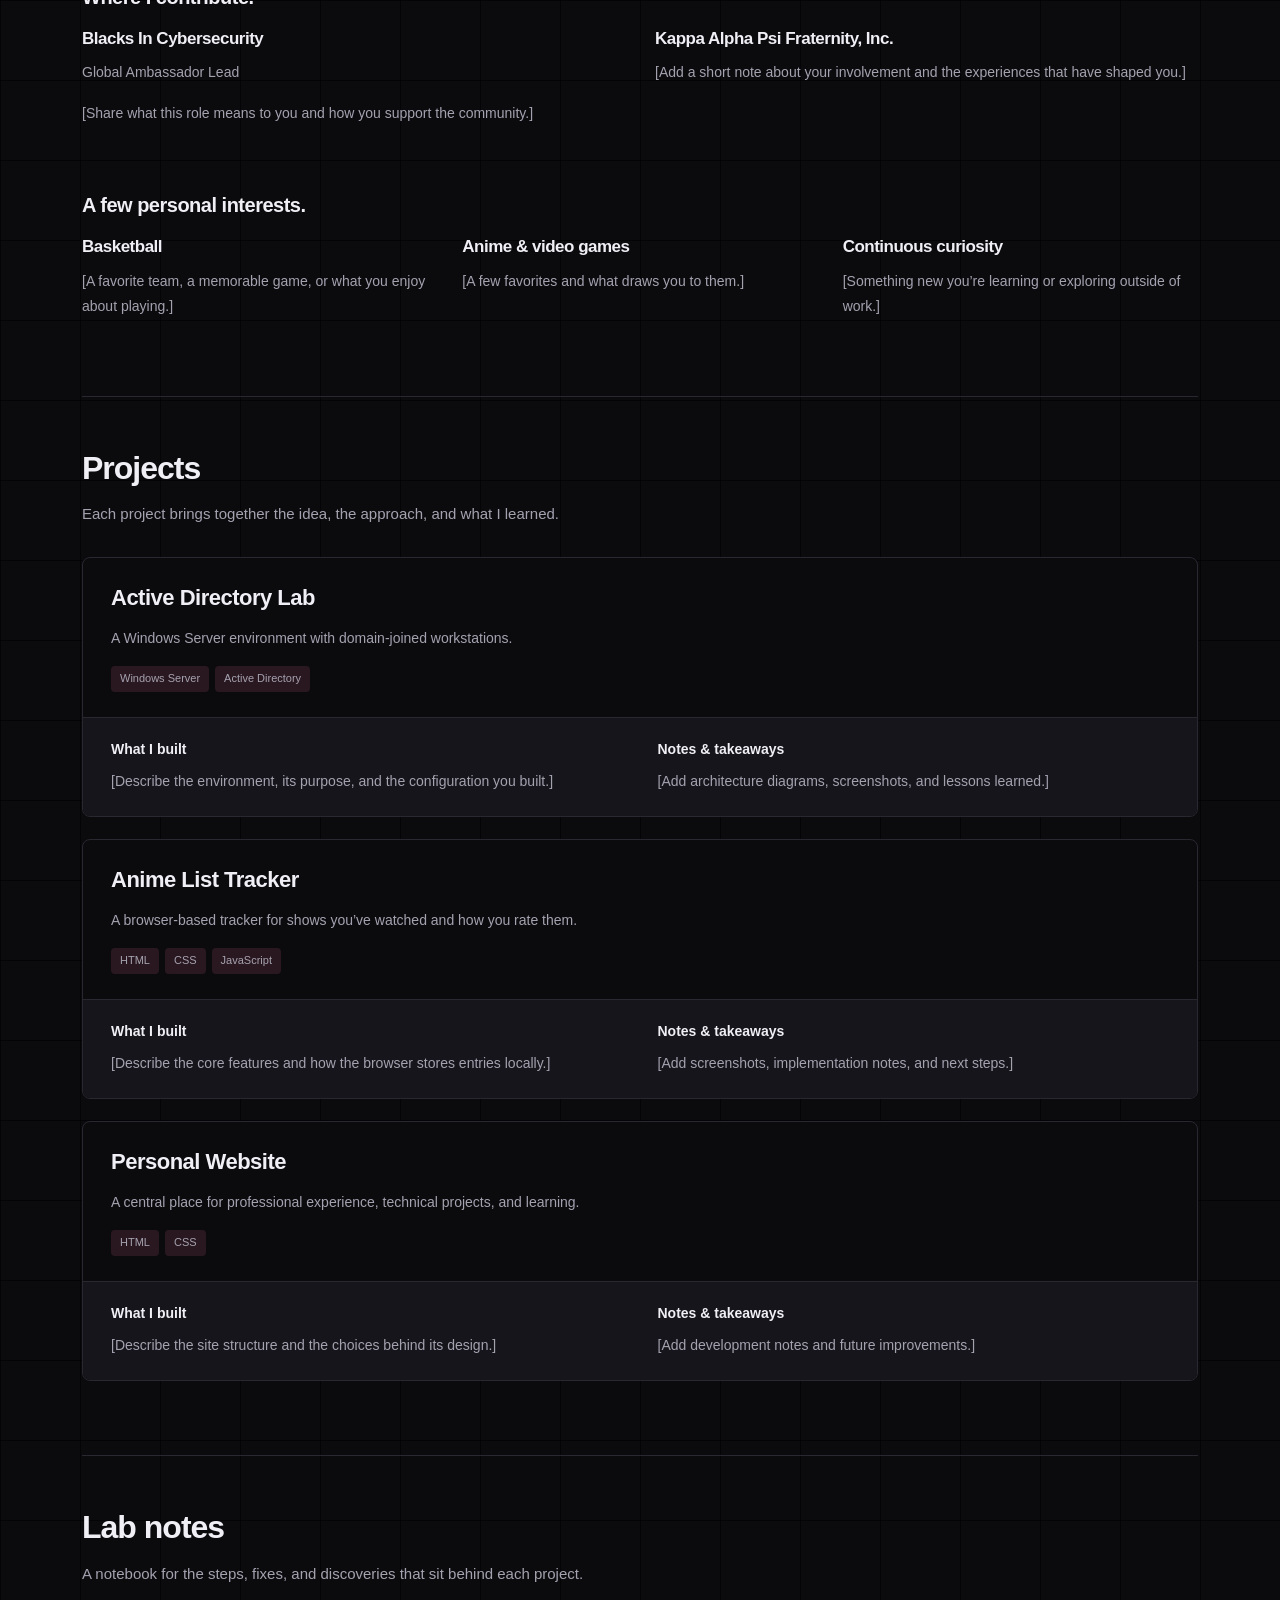
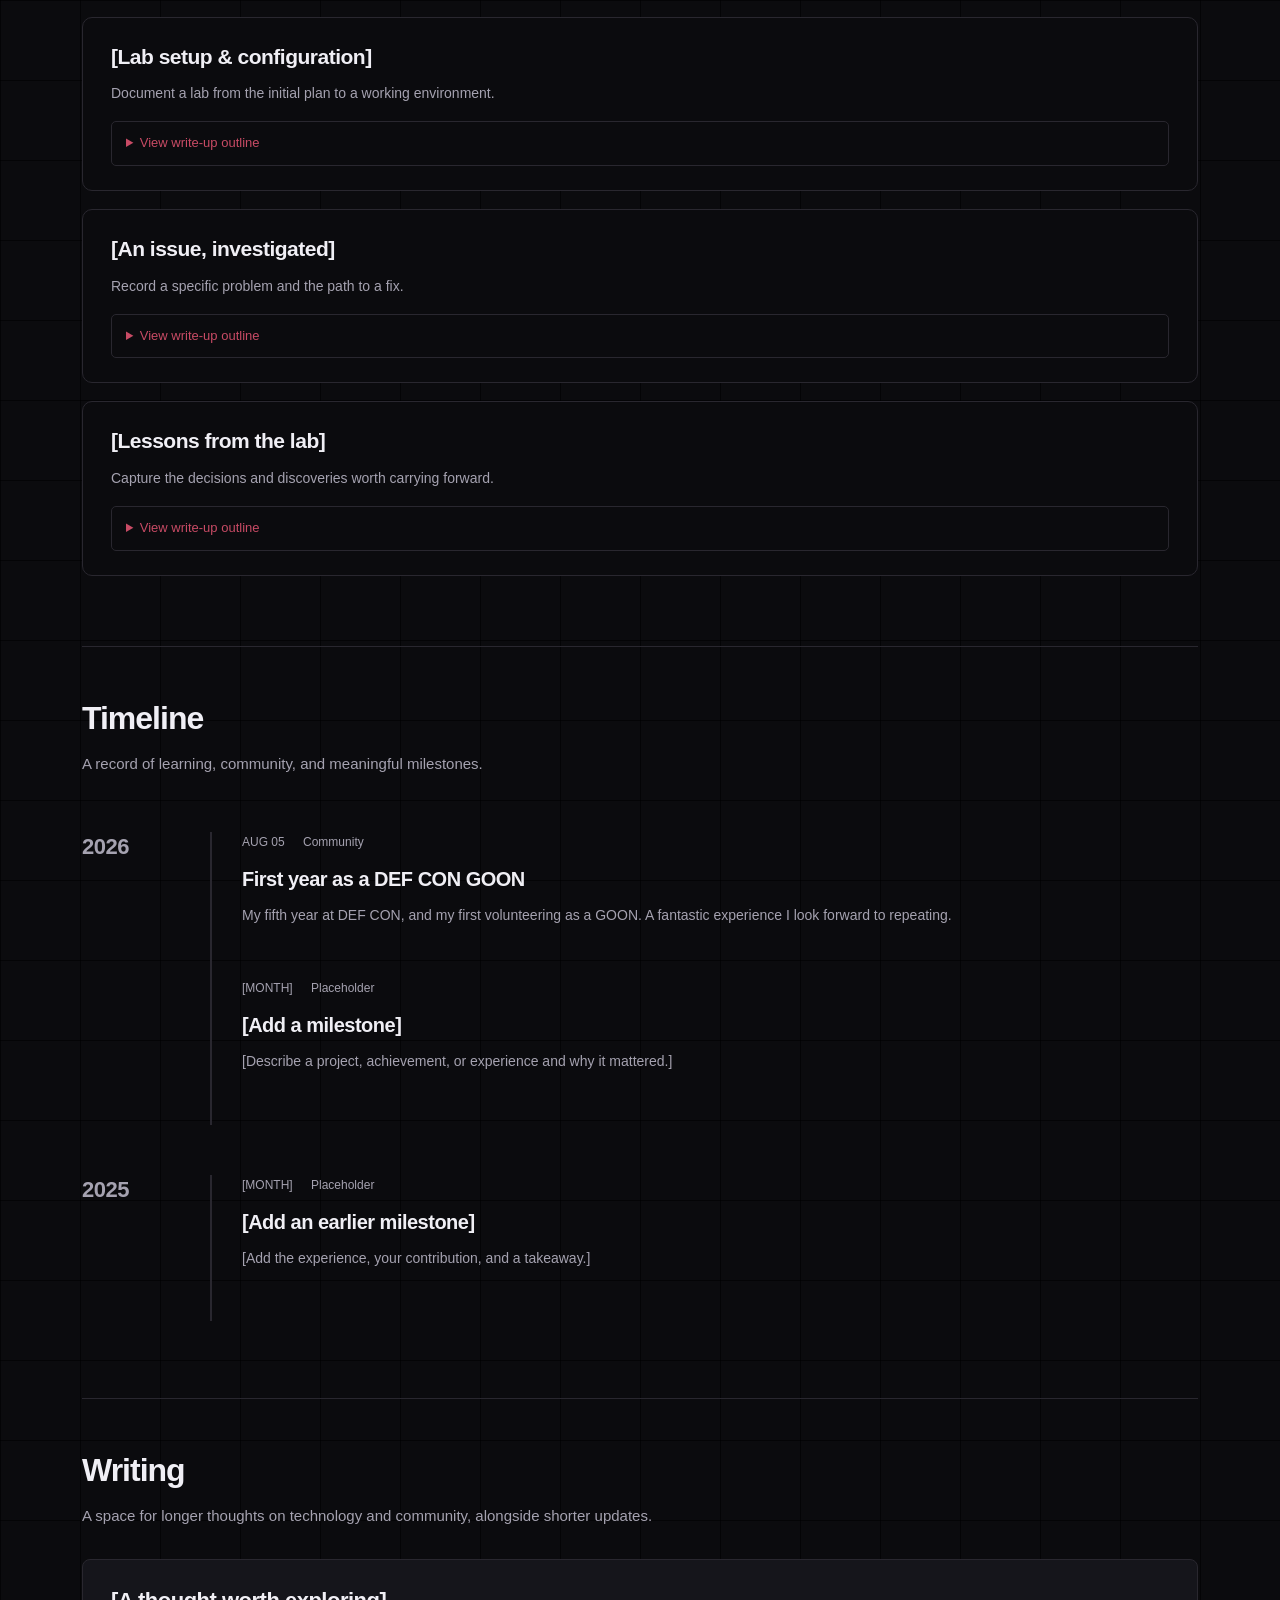
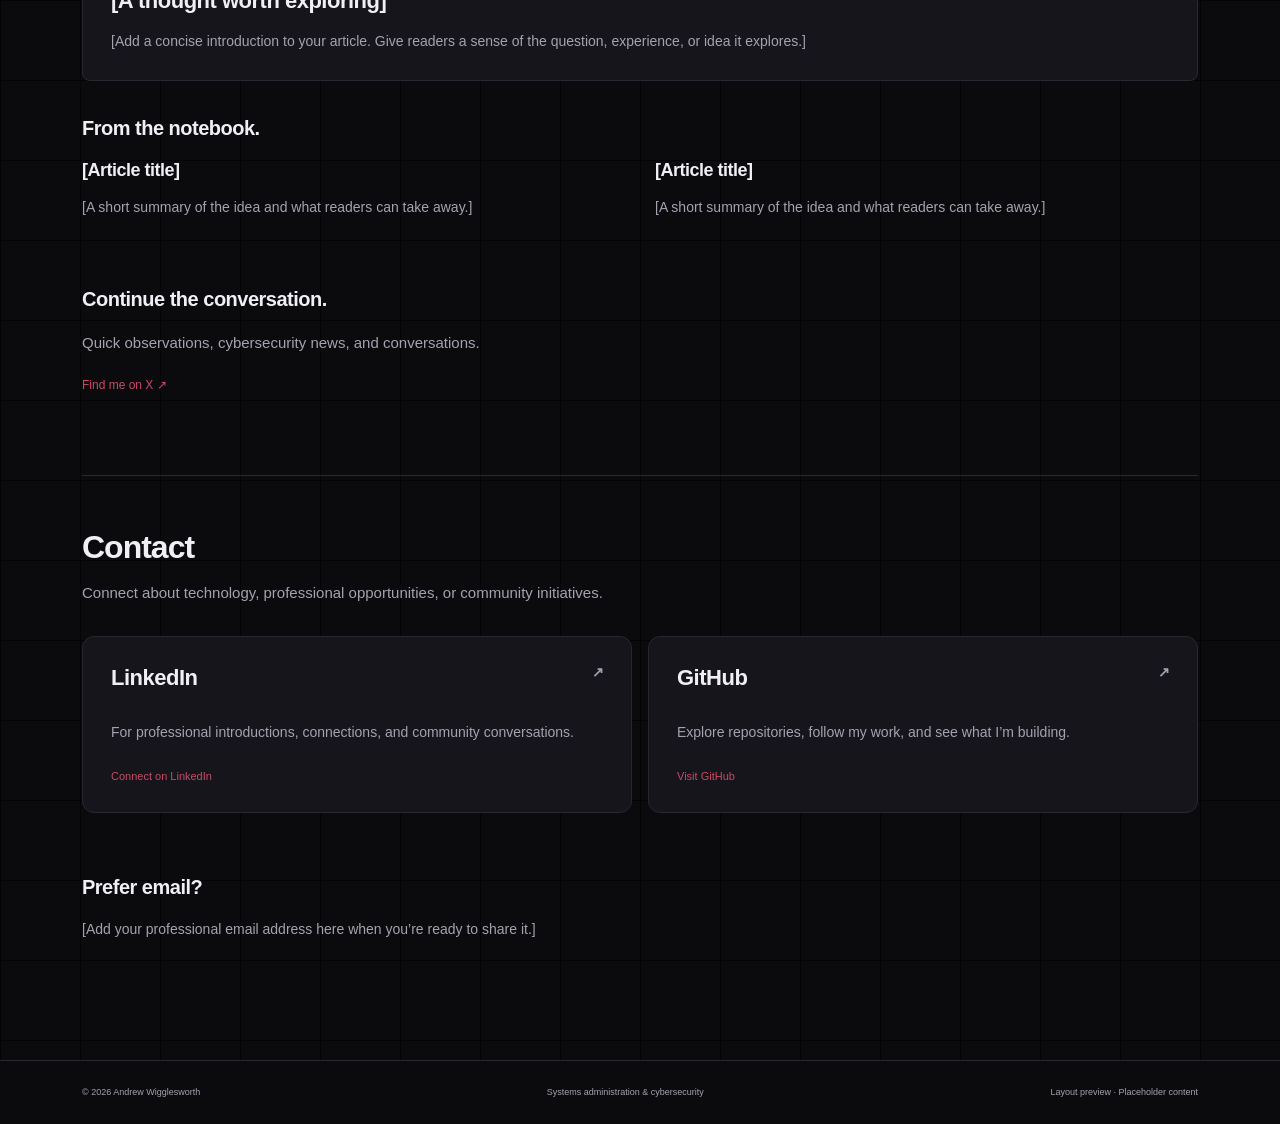
==== commit 146cdb9e: "Update index.html made it so linkedIn opens in new tab" ====
--- a/index.html
+++ b/index.html
@@ -129,7 +129,7 @@
                 GitHub ↗
               </a>
               <!-- Link destination: https://www.linkedin.com/in/andrew-wigglesworth/. EDIT: Change href to update where this link goes. -->
-              <a href="https://www.linkedin.com/in/andrew-wigglesworth/">
+              <a href="https://www.linkedin.com/in/andrew-wigglesworth/" target="_blank" rel="noopener noreferrer">
                 LinkedIn ↗
               </a>
               <!-- Link destination: #blog. EDIT: Change href to update where this link goes. -->
--- a/style.css
+++ b/style.css
@@ -1,1182 +1,1725 @@
-/*
-  STYLE.CSS: SHARED DESIGN FOR EVERY PAGE
-
-  CSS comments are visible when reading the file in GitHub, but they do not
-  appear on the rendered website.
-
-  Text-size quick reference:
-  - Main hero heading: .display-title
-  - Normal intro text: .lead
-  - Navigation text: .site-nav a
-  - Small labels: .eyebrow
-  - Section headings: .split-heading h2 and .feature-copy h2
-  - Card headings: .mini-card h3
-  - Blog headings: .blog-feed-header h2
-*/
-
-/* ===== GLOBAL DESIGN VARIABLES ===== */
+/* Andrew Wigglesworth portfolio — maintainable, dependency-free styles.
+   Start with :root for global settings. body.light overrides only theme colors.
+   Each declaration has an edit note. Mobile overrides are grouped at the end.
+   For section-only spacing, add #about { padding-top: 60px; } rather than editing all sections.
+   See CUSTOMIZATION.md for examples and a selector map. */
+
+/* Scope: :root. Changes here affect only matching elements. */
 :root {
-  /*
-    Variables store reusable colors and dimensions.
-    Change a value here to update that value throughout the website.
-  */
-  --bg: #090b0f;                          /* Main background color */
-  --panel: #11151b;                       /* Standard panel background */
-  --panel-strong: #171c24;                /* Lighter panel background */
-  --text: #f2f3f5;                        /* Main text color */
-  --muted: #a6adb8;                       /* Paragraph/secondary text */
-  --line: rgba(255, 255, 255, 0.10);      /* Subtle borders */
-  --red: #c72b36;                         /* Main red accent */
-  --red-soft: rgba(199, 43, 54, 0.12);    /* Transparent red accent */
-  --white: #ffffff;
-  --max: 1120px;                          /* Maximum content width */
-  --radius: 8px;
-  --shadow: 0 18px 48px rgba(0, 0, 0, 0.32);
-}
-
-/* Makes element width include its padding and border. */
+  /* EDIT: Page background color. */
+  --bg: #0b0b0e;
+  /* EDIT: Card and panel background color. */
+  --panel: #15151b;
+  /* EDIT: Primary text color. */
+  --text: #f0eff5;
+  /* EDIT: Secondary paragraph text color. */
+  --muted: #a5a2b0;
+  /* EDIT: Borders and background grid color. */
+  --line: #29272f;
+  /* EDIT: Crimson links and highlighted text. */
+  --accent: #c84b65;
+  /* EDIT: Subtle crimson selected or hover background. */
+  --hover: #2a1820;
+  /* EDIT: Primary button background; lower brightness for darker crimson. */
+  --button: #94213d;
+  /* EDIT: Primary button color on hover. */
+  --button-hover: #7b1831;
+  /* EDIT: Maximum content width; increase to make the desktop page wider. */
+  --page-width: 1180px;
+  /* EDIT: Space between content and the left/right edges. */
+  --page-gutter: 32px;
+  /* EDIT: Hero text size; clamp sets minimum, responsive target, maximum. */
+  --hero-size: clamp(42px,5vw,66px);
+  /* EDIT: Text size shared by the main section headings. */
+  --section-title-size: 32px;
+  /* EDIT: Default body text size. */
+  --body-size: 15px;
+  /* EDIT: Top and bottom padding of every main section except Home. */
+  --section-space: 52px;
+  /* EDIT: Sticky navigation distance from the top edge. */
+  --nav-top: 14px;
+  /* EDIT: Space above a section after jumping to its anchor. */
+  --anchor-offset: 100px;
+}
+
+/* Scope: body.light. Changes here affect only matching elements. */
+body.light {
+  /* EDIT: Page background color. */
+  --bg: #faf9fd;
+  /* EDIT: Card and panel background color. */
+  --panel: #ffffff;
+  /* EDIT: Primary text color. */
+  --text: #211c2d;
+  /* EDIT: Secondary paragraph text color. */
+  --muted: #6f687e;
+  /* EDIT: Borders and background grid color. */
+  --line: #e1dce9;
+  /* EDIT: Crimson links and highlighted text. */
+  --accent: #8d1935;
+  /* EDIT: Subtle crimson selected or hover background. */
+  --hover: #f3e2e7;
+}
+
+/* Scope: *. Changes here affect only matching elements. */
 * {
+  /* Include padding and borders in the declared element width. */
   box-sizing: border-box;
 }
 
-/* Smoothly scrolls to links that point to page sections. */
+/* Scope: html. Changes here affect only matching elements. */
 html {
-  scroll-behavior: smooth;
-}
-
-/* ===== PAGE FOUNDATION AND ENTRY MOTION ===== */
+  /* Use predictable instant section jumps. */
+  scroll-behavior: auto;
+}
+
+/* Scope: body. Changes here affect only matching elements. */
 body {
-  margin: 0; /* Removes the browser's default white margin. */
-
-  /* Creates the dark layered background with subtle red lighting. */
-  background:
-    radial-gradient(circle at 12% 4%, rgba(199, 43, 54, 0.08), transparent 26%),
-    linear-gradient(180deg, #090b0f 0%, #0d1015 52%, #090b0f 100%);
-
+  /* EDIT: Adjust outside spacing; values follow top, right, bottom, left (two values mean vertical/horizontal). */
+  margin: 0;
+  /* Set the page base color. */
+  background-color: var(--bg);
+  /* Draw the subtle grid using CSS; remove this property for a plain background. */
+  background-image: linear-gradient(var(--line) 1px,transparent 1px),linear-gradient(90deg,var(--line) 1px,transparent 1px);
+  /* EDIT: Adjust these values to make the background grid squares larger or smaller. */
+  background-size: 80px 80px;
+  /* Blend the grid into the page without a separate image file. */
+  background-blend-mode: soft-light;
+  /* Set text/icon color; use the theme variables to preserve light/dark behavior. */
   color: var(--text);
-  font-family: Inter, ui-sans-serif, system-ui, -apple-system, BlinkMacSystemFont, "Segoe UI", sans-serif;
-  line-height: 1.65;
-
-  /*
-    The page starts transparent and slightly lower.
-    script.js adds "page-ready" after the HTML loads.
-  */
-  opacity: 0;
-  transform: translateY(10px);
-  transition: opacity 520ms ease, transform 520ms ease;
-}
-
-/* Makes the page visible after script.js adds the class. */
-body.page-ready {
-  opacity: 1;
-  transform: translateY(0);
-}
-
-/* Fades the page before JavaScript navigates to another HTML page. */
-body.page-exit {
-  opacity: 0;
-  transform: translateY(8px);
-}
-
-/* Removes default link underlines and inherits surrounding text color. */
+  /* Choose the system font stack so the site needs no external font service. */
+  font-family: -apple-system,BlinkMacSystemFont,'Segoe UI',Arial,sans-serif;
+  /* EDIT: Adjust this number to change text size only for this selector. */
+  font-size: var(--body-size);
+  /* EDIT: Adjust the space between lines of text. */
+  line-height: 1.75;
+}
+
+/* Scope: a. Changes here affect only matching elements. */
 a {
+  /* Set text/icon color; use the theme variables to preserve light/dark behavior. */
   color: inherit;
+  /* Control link underlines. */
   text-decoration: none;
 }
 
-/* ===== STICKY HEADER ===== */
-.site-header {
-  position: sticky; /* Keeps the header visible during scrolling. */
-  top: 0;
-  z-index: 20;      /* Keeps the header above other content. */
-  border-bottom: 1px solid var(--line);
-  background: rgba(9, 11, 15, 0.88);
-  backdrop-filter: blur(16px);
-}
-
-/* Centers and aligns the brand, mobile button, and nav links. */
-.nav-wrap {
-  max-width: var(--max);
-  min-height: 68px;
+/* Scope: a:hover. Changes here affect only matching elements. */
+a:hover {
+  /* Set text/icon color; use the theme variables to preserve light/dark behavior. */
+  color: var(--accent);
+}
+
+/* Scope: button. Changes here affect only matching elements. */
+button {
+  /* Set inherited font properties together. */
+  font: inherit;
+  /* Set text/icon color; use the theme variables to preserve light/dark behavior. */
+  color: inherit;
+  /* Show the pointer for an interactive control. */
+  cursor: pointer;
+}
+
+/* Scope: h1,h2,h3,h4. Changes here affect only matching elements. */
+h1,h2,h3,h4 {
+  /* Choose the system font stack so the site needs no external font service. */
+  font-family: inherit;
+  /* EDIT: Adjust the space between lines of text. */
+  line-height: 1.4;
+  /* EDIT: Adjust the space between letters; negative values tighten headings. */
+  letter-spacing: -.5px;
+  /* EDIT: Adjust outside spacing; values follow top, right, bottom, left (two values mean vertical/horizontal). */
+  margin: 0 0 16px;
+  /* EDIT: Adjust text weight; 400 is regular and 600 is semibold. */
+  font-weight: 600;
+}
+
+/* Scope: p. Changes here affect only matching elements. */
+p {
+  /* Set text/icon color; use the theme variables to preserve light/dark behavior. */
+  color: var(--muted);
+  /* EDIT: Adjust the space between lines of text. */
+  line-height: 1.8;
+  /* EDIT: Adjust outside spacing; values follow top, right, bottom, left (two values mean vertical/horizontal). */
+  margin: 0 0 15px;
+}
+
+/* Scope: a:focus-visible,button:focus-visible,summary:focus-visible. Changes here affect only matching elements. */
+a:focus-visible,button:focus-visible,summary:focus-visible {
+  /* Set the visible keyboard-focus indicator. */
+  outline: 2px solid var(--accent);
+  /* Separate the focus ring from the control. */
+  outline-offset: 4px;
+}
+
+/* Scope: .skip. Changes here affect only matching elements. */
+.skip {
+  /* Set positioning behavior; sticky keeps navigation visible while scrolling. */
+  position: absolute;
+  /* Set horizontal positioning from the left edge. */
+  left: -999px;
+}
+
+/* Scope: .skip:focus. Changes here affect only matching elements. */
+.skip:focus {
+  /* Set horizontal positioning from the left edge. */
+  left: 10px;
+  /* Set distance from the top; sticky uses this as its sticking point. */
+  top: 5px;
+  /* Set this element’s fill or gradient. */
+  background: var(--bg);
+  /* EDIT: Adjust space inside this element; two values mean vertical/horizontal. */
+  padding: 8px;
+  /* Set stacking order; larger values appear above smaller values. */
+  z-index: 200;
+}
+
+/* Scope: .fresh-header. Changes here affect only matching elements. */
+.fresh-header {
+  /* Set positioning behavior; sticky keeps navigation visible while scrolling. */
+  position: sticky;
+  /* Set distance from the top; sticky uses this as its sticking point. */
+  top: var(--nav-top);
+  /* Set stacking order; larger values appear above smaller values. */
+  z-index: 100;
+  /* Select this element’s layout mode or hide it at this breakpoint. */
+  display: flex;
+  /* Align children across the grid/flex cross axis. */
+  align-items: center;
+  /* Distribute children along the main axis. */
+  justify-content: space-between;
+  /* EDIT: Adjust the space between grid or flex children. */
+  gap: 18px;
+  /* EDIT: Adjust this element’s width. */
+  width: fit-content;
+  /* Limit width while allowing smaller screens to shrink. */
+  max-width: calc(100% - 36px);
+  /* EDIT: Adjust outside spacing; values follow top, right, bottom, left (two values mean vertical/horizontal). */
+  margin: 20px auto 0;
+  /* EDIT: Adjust space inside this element; two values mean vertical/horizontal. */
+  padding: 9px 14px;
+  /* Set line thickness, style, and color. */
+  border: 1px solid var(--line);
+  /* EDIT: Adjust corner roundness; 50% makes a square into a circle. */
+  border-radius: 40px;
+  /* Set this element’s fill or gradient. */
+  background: var(--bg);
+  /* Set the shadow; remove it for a completely flat appearance. */
+  box-shadow: 0 6px 28px #0003;
+}
+
+/* Scope: .brand. Changes here affect only matching elements. */
+.brand {
+  /* Select this element’s layout mode or hide it at this breakpoint. */
+  display: flex;
+  /* Align children across the grid/flex cross axis. */
+  align-items: center;
+  /* EDIT: Adjust the space between grid or flex children. */
+  gap: 10px;
+  /* EDIT: Adjust this number to change text size only for this selector. */
+  font-size: 11px;
+  /* EDIT: Adjust text weight; 400 is regular and 600 is semibold. */
+  font-weight: 600;
+  /* Control whether inline text can wrap. */
+  white-space: nowrap;
+}
+
+/* Scope: .mark. Changes here affect only matching elements. */
+.mark {
+  /* Select this element’s layout mode or hide it at this breakpoint. */
+  display: grid;
+  /* Center or align grid children on both axes. */
+  place-items: center;
+  /* EDIT: Adjust this element’s width. */
+  width: 27px;
+  /* EDIT: Adjust this element’s height. */
+  height: 27px;
+  /* EDIT: Adjust corner roundness; 50% makes a square into a circle. */
+  border-radius: 50%;
+  /* Set this element’s fill or gradient. */
+  background: var(--hover);
+  /* Set text/icon color; use the theme variables to preserve light/dark behavior. */
+  color: var(--accent);
+  /* EDIT: Adjust this number to change text size only for this selector. */
+  font-size: 10px;
+  /* EDIT: Adjust text weight; 400 is regular and 600 is semibold. */
+  font-weight: 700;
+}
+
+/* Scope: nav. Changes here affect only matching elements. */
+nav {
+  /* Select this element’s layout mode or hide it at this breakpoint. */
+  display: flex;
+  /* EDIT: Adjust the space between grid or flex children. */
+  gap: 3px;
+}
+
+/* Scope: nav a. Changes here affect only matching elements. */
+nav a {
+  /* EDIT: Adjust space inside this element; two values mean vertical/horizontal. */
+  padding: 7px 8px;
+  /* EDIT: Adjust corner roundness; 50% makes a square into a circle. */
+  border-radius: 20px;
+  /* EDIT: Adjust this number to change text size only for this selector. */
+  font-size: 11px;
+  /* Set text/icon color; use the theme variables to preserve light/dark behavior. */
+  color: var(--muted);
+}
+
+/* Scope: nav a:hover,nav a[aria-current="location"]. Changes here affect only matching elements. */
+nav a:hover,nav a[aria-current="location"] {
+  /* Set this element’s fill or gradient. */
+  background: var(--hover);
+  /* Set text/icon color; use the theme variables to preserve light/dark behavior. */
+  color: var(--text);
+}
+
+/* Scope: nav a[aria-current="location"]. Changes here affect only matching elements. */
+nav a[aria-current="location"] {
+  /* EDIT: Adjust text weight; 400 is regular and 600 is semibold. */
+  font-weight: 600;
+}
+
+/* Scope: .menu. Changes here affect only matching elements. */
+.menu {
+  /* Select this element’s layout mode or hide it at this breakpoint. */
+  display: none;
+  /* Set this element’s fill or gradient. */
+  background: none;
+  /* Set line thickness, style, and color. */
+  border: 0;
+  /* EDIT: Adjust space inside this element; two values mean vertical/horizontal. */
+  padding: 5px;
+  /* EDIT: Adjust this number to change text size only for this selector. */
+  font-size: 11px;
+}
+
+/* Scope: #theme. Changes here affect only matching elements. */
+#theme {
+  /* Set this element’s fill or gradient. */
+  background: none;
+  /* Set line thickness, style, and color. */
+  border: 1px solid var(--line);
+  /* EDIT: Adjust corner roundness; 50% makes a square into a circle. */
+  border-radius: 20px;
+  /* EDIT: Adjust space inside this element; two values mean vertical/horizontal. */
+  padding: 7px 10px;
+  /* EDIT: Adjust this number to change text size only for this selector. */
+  font-size: 9px;
+  /* Control whether inline text can wrap. */
+  white-space: nowrap;
+}
+
+/* Scope: main.wrap. Changes here affect only matching elements. */
+main.wrap {
+  /* Limit width while allowing smaller screens to shrink. */
+  max-width: var(--page-width);
+  /* EDIT: Adjust outside spacing; values follow top, right, bottom, left (two values mean vertical/horizontal). */
   margin: 0 auto;
-  padding: 0 22px;
+  /* EDIT: Adjust space inside this element; two values mean vertical/horizontal. */
+  padding: 0 var(--page-gutter) 10px;
+}
+
+/* Scope: .page-section. Changes here affect only matching elements. */
+.page-section {
+  /* EDIT: Adjust landing clearance when this element is an anchor target. */
+  scroll-margin-top: var(--anchor-offset);
+}
+
+/* Scope: .page-section:not(#home). Changes here affect only matching elements. */
+.page-section:not(#home) {
+  /* Draw only the top divider. */
+  border-top: 1px solid var(--line);
+  /* EDIT: Adjust space inside this element; two values mean vertical/horizontal. */
+  padding: var(--section-space) 0;
+}
+
+/* Scope: .opening. Changes here affect only matching elements. */
+.opening {
+  /* Set positioning behavior; sticky keeps navigation visible while scrolling. */
+  position: relative;
+  /* Keep the hero’s decorative layer behind its own content. */
+  isolation: isolate;
+  /* Align text within this element. */
+  text-align: center;
+  /* EDIT: Adjust space inside this element; two values mean vertical/horizontal. */
+  padding: 90px 0 65px;
+}
+
+/* Scope: .opening:before. Changes here affect only matching elements. */
+.opening:before {
+  /* Create a decorative pseudo-element without an extra HTML node. */
+  content: '';
+  /* Set positioning behavior; sticky keeps navigation visible while scrolling. */
+  position: absolute;
+  /* Set all positioning offsets at once. */
+  inset: 30px 0 -30px;
+  /* Set stacking order; larger values appear above smaller values. */
+  z-index: -1;
+  /* Set this element’s fill or gradient. */
+  background: radial-gradient(ellipse at 50% 70%,var(--hover),transparent 65%);
+  /* Set transparency; 1 is fully opaque. */
+  opacity: .55;
+  /* Prevent the decorative background from intercepting clicks. */
+  pointer-events: none;
+}
+
+/* Scope: .opening h1. Changes here affect only matching elements. */
+.opening h1 {
+  /* EDIT: Adjust this number to change text size only for this selector. */
+  font-size: var(--hero-size);
+  /* EDIT: Adjust the space between lines of text. */
+  line-height: 1.1;
+  /* EDIT: Adjust the space between letters; negative values tighten headings. */
+  letter-spacing: -2.8px;
+  /* EDIT: Adjust text weight; 400 is regular and 600 is semibold. */
+  font-weight: 600;
+  /* Limit width while allowing smaller screens to shrink. */
+  max-width: 1050px;
+  /* EDIT: Adjust outside spacing; values follow top, right, bottom, left (two values mean vertical/horizontal). */
+  margin: 0 auto 30px;
+}
+
+/* Scope: .opening h1 em. Changes here affect only matching elements. */
+.opening h1 em {
+  /* Set font-style for this element. */
+  font-style: normal;
+  /* Set text/icon color; use the theme variables to preserve light/dark behavior. */
+  color: var(--accent);
+}
+
+/* Scope: .opening-copy. Changes here affect only matching elements. */
+.opening-copy {
+  /* EDIT: Adjust this number to change text size only for this selector. */
+  font-size: 16px;
+  /* Limit width while allowing smaller screens to shrink. */
+  max-width: 720px;
+  /* EDIT: Adjust outside spacing; values follow top, right, bottom, left (two values mean vertical/horizontal). */
+  margin: auto;
+}
+
+/* Scope: .opening-actions. Changes here affect only matching elements. */
+.opening-actions {
+  /* Select this element’s layout mode or hide it at this breakpoint. */
   display: flex;
+  /* Distribute children along the main axis. */
+  justify-content: center;
+  /* Align children across the grid/flex cross axis. */
   align-items: center;
+  /* EDIT: Adjust the space between grid or flex children. */
+  gap: 14px;
+  /* EDIT: Adjust space above this element only. */
+  margin-top: 32px;
+  /* Allow flex children to wrap onto another row. */
+  flex-wrap: wrap;
+}
+
+/* Scope: .primary,.secondary. Changes here affect only matching elements. */
+.primary,.secondary {
+  /* Select this element’s layout mode or hide it at this breakpoint. */
+  display: inline-flex;
+  /* Align children across the grid/flex cross axis. */
+  align-items: center;
+  /* Distribute children along the main axis. */
+  justify-content: center;
+  /* EDIT: Adjust the space between grid or flex children. */
+  gap: 25px;
+  /* Set the smallest permitted width. */
+  min-width: 170px;
+  /* EDIT: Adjust space inside this element; two values mean vertical/horizontal. */
+  padding: 12px 20px;
+  /* EDIT: Adjust corner roundness; 50% makes a square into a circle. */
+  border-radius: 10px;
+  /* EDIT: Adjust this number to change text size only for this selector. */
+  font-size: 12px;
+  /* EDIT: Adjust text weight; 400 is regular and 600 is semibold. */
+  font-weight: 600;
+  /* Control short hover transitions; reduced-motion settings disable these. */
+  transition: transform .2s,background .2s;
+}
+
+/* Scope: .primary. Changes here affect only matching elements. */
+.primary {
+  /* Set this element’s fill or gradient. */
+  background: var(--button);
+  /* Set text/icon color; use the theme variables to preserve light/dark behavior. */
+  color: #fff;
+}
+
+/* Scope: .primary:hover. Changes here affect only matching elements. */
+.primary:hover {
+  /* Set this element’s fill or gradient. */
+  background: var(--button-hover);
+  /* Set text/icon color; use the theme variables to preserve light/dark behavior. */
+  color: #fff;
+  /* Move or rotate the element without shifting surrounding layout. */
+  transform: translateY(-3px);
+}
+
+/* Scope: .secondary. Changes here affect only matching elements. */
+.secondary {
+  /* Set line thickness, style, and color. */
+  border: 1px solid var(--line);
+  /* Set this element’s fill or gradient. */
+  background: var(--panel);
+}
+
+/* Scope: .hero-socials. Changes here affect only matching elements. */
+.hero-socials {
+  /* Select this element’s layout mode or hide it at this breakpoint. */
+  display: flex;
+  /* Distribute children along the main axis. */
+  justify-content: center;
+  /* EDIT: Adjust the space between grid or flex children. */
+  gap: 25px;
+  /* EDIT: Adjust space above this element only. */
+  margin-top: 27px;
+  /* Set text/icon color; use the theme variables to preserve light/dark behavior. */
+  color: var(--muted);
+  /* EDIT: Adjust this number to change text size only for this selector. */
+  font-size: 12px;
+}
+
+/* Scope: .sectionhead. Changes here affect only matching elements. */
+.sectionhead {
+  /* Select this element’s layout mode or hide it at this breakpoint. */
+  display: flex;
+  /* Align children across the grid/flex cross axis. */
+  align-items: center;
+  /* Distribute children along the main axis. */
   justify-content: space-between;
-  gap: 22px;
-}
-
-/* ===== BRAND / AW LOGO ===== */
-.brand {
-  display: inline-flex;
+  /* EDIT: Adjust the space between grid or flex children. */
+  gap: 20px;
+  /* EDIT: Adjust space below this element only. */
+  margin-bottom: 25px;
+}
+
+/* Scope: .sectionhead h2. Changes here affect only matching elements. */
+.sectionhead h2 {
+  /* EDIT: Adjust outside spacing; values follow top, right, bottom, left (two values mean vertical/horizontal). */
+  margin: 0;
+}
+
+/* Scope: .textlink. Changes here affect only matching elements. */
+.textlink {
+  /* EDIT: Adjust this number to change text size only for this selector. */
+  font-size: 12px;
+  /* Set text/icon color; use the theme variables to preserve light/dark behavior. */
+  color: var(--accent);
+}
+
+/* Scope: .workbench. Changes here affect only matching elements. */
+.workbench {
+  /* EDIT: Adjust space inside this element; two values mean vertical/horizontal. */
+  padding: 15px 0 20px;
+  /* EDIT: Adjust landing clearance when this element is an anchor target. */
+  scroll-margin-top: 110px;
+}
+
+/* Scope: .workbench h2. Changes here affect only matching elements. */
+.workbench h2 {
+  /* EDIT: Adjust this number to change text size only for this selector. */
+  font-size: var(--section-title-size);
+  /* EDIT: Adjust the space between letters; negative values tighten headings. */
+  letter-spacing: -1px;
+}
+
+/* Scope: .showcase-toolbar. Changes here affect only matching elements. */
+.showcase-toolbar {
+  /* Select this element’s layout mode or hide it at this breakpoint. */
+  display: flex;
+  /* Distribute children along the main axis. */
+  justify-content: space-between;
+  /* Align children across the grid/flex cross axis. */
   align-items: center;
-  gap: 12px;
-  font-size: 0.86rem;
-  font-weight: 700;
-  letter-spacing: 0.06em;
-  text-transform: uppercase;
-}
-
-.brand-mark {
-  width: 34px;
-  height: 34px;
+  /* EDIT: Adjust the space between grid or flex children. */
+  gap: 15px;
+  /* EDIT: Adjust space inside this element; two values mean vertical/horizontal. */
+  padding: 13px 20px;
+  /* Set this element’s fill or gradient. */
+  background: var(--panel);
+  /* Set line thickness, style, and color. */
+  border: 1px solid var(--line);
+  /* Draw or remove only the bottom divider. */
+  border-bottom: 0;
+  /* EDIT: Adjust corner roundness; 50% makes a square into a circle. */
+  border-radius: 13px 13px 0 0;
+  /* Set text/icon color; use the theme variables to preserve light/dark behavior. */
+  color: var(--muted);
+  /* EDIT: Adjust this number to change text size only for this selector. */
+  font-size: 11px;
+}
+
+/* Scope: .showcase-toolbar>a. Changes here affect only matching elements. */
+.showcase-toolbar>a {
+  /* EDIT: Adjust this number to change text size only for this selector. */
+  font-size: 10px;
+}
+
+/* Scope: .workbench-frame. Changes here affect only matching elements. */
+.workbench-frame {
+  /* Select this element’s layout mode or hide it at this breakpoint. */
+  display: flex;
+  /* Choose the direction of flex children. */
+  flex-direction: column-reverse;
+  /* Set line thickness, style, and color. */
+  border: 1px solid var(--line);
+  /* EDIT: Adjust corner roundness; 50% makes a square into a circle. */
+  border-radius: 0 0 13px 13px;
+  /* Control clipping or scrolling of content outside the box. */
+  overflow: hidden;
+  /* Set this element’s fill or gradient. */
+  background: var(--bg);
+}
+
+/* Scope: .project-picker. Changes here affect only matching elements. */
+.project-picker {
+  /* Select this element’s layout mode or hide it at this breakpoint. */
+  display: flex;
+  /* EDIT: Adjust the space between grid or flex children. */
+  gap: 10px;
+  /* Draw only the top divider. */
+  border-top: 1px solid var(--line);
+  /* EDIT: Adjust space inside this element; two values mean vertical/horizontal. */
+  padding: 14px 22px;
+  /* Set this element’s fill or gradient. */
+  background: var(--panel);
+}
+
+/* Scope: .pick. Changes here affect only matching elements. */
+.pick {
+  /* Set positioning behavior; sticky keeps navigation visible while scrolling. */
+  position: relative;
+  /* EDIT: Adjust this element’s width. */
+  width: 100%;
+  /* EDIT: Adjust space inside this element; two values mean vertical/horizontal. */
+  padding: 17px;
+  /* Set this element’s fill or gradient. */
+  background: transparent;
+  /* Align text within this element. */
+  text-align: left;
+  /* Set line thickness, style, and color. */
+  border: 1px solid transparent;
+  /* EDIT: Adjust corner roundness; 50% makes a square into a circle. */
+  border-radius: 7px;
+  /* EDIT: Adjust this number to change text size only for this selector. */
+  font-size: 13px;
+}
+
+/* Scope: .pick b. Changes here affect only matching elements. */
+.pick b {
+  /* Set positioning behavior; sticky keeps navigation visible while scrolling. */
+  position: absolute;
+  /* Set horizontal positioning from the right edge. */
+  right: 12px;
+  /* EDIT: Adjust text weight; 400 is regular and 600 is semibold. */
+  font-weight: 400;
+  /* Set text/icon color; use the theme variables to preserve light/dark behavior. */
+  color: var(--accent);
+}
+
+/* Scope: .pick.active. Changes here affect only matching elements. */
+.pick.active {
+  /* Set this element’s fill or gradient. */
+  background: var(--hover);
+  /* Set border color without changing its thickness. */
+  border-color: var(--line);
+}
+
+/* Scope: .pick:hover. Changes here affect only matching elements. */
+.pick:hover {
+  /* Set this element’s fill or gradient. */
+  background: var(--hover);
+}
+
+/* Scope: .project-stage. Changes here affect only matching elements. */
+.project-stage {
+  /* Select this element’s layout mode or hide it at this breakpoint. */
   display: grid;
+  /* EDIT: Change column widths; 1fr means one equal share of available space. */
+  grid-template-columns: 1.1fr 1fr;
+  /* Align children across the grid/flex cross axis. */
+  align-items: center;
+  /* EDIT: Adjust the space between grid or flex children. */
+  gap: 60px;
+  /* EDIT: Adjust space inside this element; two values mean vertical/horizontal. */
+  padding: 45px 70px;
+  /* Set the smallest permitted height. */
+  min-height: 280px;
+  /* Set this element’s fill or gradient. */
+  background: radial-gradient(ellipse at 25% 50%,var(--hover),transparent 65%);
+}
+
+/* Scope: .stage-graphic. Changes here affect only matching elements. */
+.stage-graphic {
+  /* Set positioning behavior; sticky keeps navigation visible while scrolling. */
+  position: relative;
+  /* EDIT: Adjust this element’s height. */
+  height: 220px;
+  /* Select this element’s layout mode or hide it at this breakpoint. */
+  display: grid;
+  /* Center or align grid children on both axes. */
   place-items: center;
-  background: linear-gradient(135deg, var(--red), #7a1118);
-  border: 1px solid rgba(255, 255, 255, 0.2);
+}
+
+/* Scope: .stage-graphic span. Changes here affect only matching elements. */
+.stage-graphic span {
+  /* Set positioning behavior; sticky keeps navigation visible while scrolling. */
+  position: relative;
+  /* Set stacking order; larger values appear above smaller values. */
+  z-index: 1;
+  /* EDIT: Adjust this number to change text size only for this selector. */
+  font-size: 60px;
+  /* Set text/icon color; use the theme variables to preserve light/dark behavior. */
+  color: var(--accent);
+  /* EDIT: Adjust the space between letters; negative values tighten headings. */
+  letter-spacing: -2px;
+}
+
+/* Scope: .stage-graphic i. Changes here affect only matching elements. */
+.stage-graphic i {
+  /* Set positioning behavior; sticky keeps navigation visible while scrolling. */
+  position: absolute;
+  /* EDIT: Adjust this element’s width. */
+  width: 200px;
+  /* EDIT: Adjust this element’s height. */
+  height: 150px;
+  /* Set line thickness, style, and color. */
+  border: 1px solid var(--accent);
+  /* EDIT: Adjust corner roundness; 50% makes a square into a circle. */
+  border-radius: 12px;
+  /* Move or rotate the element without shifting surrounding layout. */
+  transform: rotate(-8deg);
+  /* Set transparency; 1 is fully opaque. */
+  opacity: .3;
+}
+
+/* Scope: .stage-graphic i:last-child. Changes here affect only matching elements. */
+.stage-graphic i:last-child {
+  /* EDIT: Adjust this element’s width. */
+  width: 210px;
+  /* EDIT: Adjust this element’s height. */
+  height: 155px;
+  /* Move or rotate the element without shifting surrounding layout. */
+  transform: rotate(7deg);
+}
+
+/* Scope: .stage-copy h3. Changes here affect only matching elements. */
+.stage-copy h3 {
+  /* EDIT: Adjust this number to change text size only for this selector. */
+  font-size: 26px;
+  /* EDIT: Adjust the space between letters; negative values tighten headings. */
+  letter-spacing: -.6px;
+}
+
+/* Scope: .stage-copy p. Changes here affect only matching elements. */
+.stage-copy p {
+  /* EDIT: Adjust this number to change text size only for this selector. */
+  font-size: 14px;
+}
+
+/* Scope: .page-intro. Changes here affect only matching elements. */
+.page-intro {
+  /* Limit width while allowing smaller screens to shrink. */
+  max-width: 740px;
+  /* EDIT: Adjust space inside this element; two values mean vertical/horizontal. */
+  padding: 0;
+  /* EDIT: Adjust space below this element only. */
+  margin-bottom: 30px;
+}
+
+/* Scope: .page-intro .section-title. Changes here affect only matching elements. */
+.page-intro .section-title {
+  /* EDIT: Adjust this number to change text size only for this selector. */
+  font-size: var(--section-title-size);
+  /* EDIT: Adjust the space between lines of text. */
+  line-height: 1.2;
+  /* EDIT: Adjust the space between letters; negative values tighten headings. */
+  letter-spacing: -1px;
+  /* EDIT: Adjust outside spacing; values follow top, right, bottom, left (two values mean vertical/horizontal). */
+  margin: 0 0 13px;
+}
+
+/* Scope: .page-intro>p:last-child. Changes here affect only matching elements. */
+.page-intro>p:last-child {
+  /* EDIT: Adjust this number to change text size only for this selector. */
+  font-size: 15px;
+  /* Limit width while allowing smaller screens to shrink. */
+  max-width: 650px;
+  /* EDIT: Adjust space below this element only. */
+  margin-bottom: 0;
+}
+
+/* Scope: .content-band. Changes here affect only matching elements. */
+.content-band {
+  /* Select this element’s layout mode or hide it at this breakpoint. */
+  display: block;
+  /* EDIT: Adjust space inside this element; two values mean vertical/horizontal. */
+  padding: 25px 0;
+}
+
+/* Scope: .content-band h3. Changes here affect only matching elements. */
+.content-band h3 {
+  /* EDIT: Adjust this number to change text size only for this selector. */
+  font-size: 20px;
+  /* EDIT: Adjust outside spacing; values follow top, right, bottom, left (two values mean vertical/horizontal). */
+  margin: 0 0 16px;
+}
+
+/* Scope: .draft. Changes here affect only matching elements. */
+.draft {
+  /* EDIT: Adjust this number to change text size only for this selector. */
+  font-size: 14px;
+}
+
+/* Scope: .about-overview. Changes here affect only matching elements. */
+.about-overview {
+  /* Select this element’s layout mode or hide it at this breakpoint. */
+  display: grid;
+  /* EDIT: Change column widths; 1fr means one equal share of available space. */
+  grid-template-columns: 170px 1fr;
+  /* Align children across the grid/flex cross axis. */
+  align-items: center;
+  /* EDIT: Adjust the space between grid or flex children. */
+  gap: 32px;
+  /* EDIT: Adjust space inside this element; two values mean vertical/horizontal. */
+  padding: 8px 0 25px;
+  /* Limit width while allowing smaller screens to shrink. */
+  max-width: 850px;
+}
+
+/* Scope: .about-overview p. Changes here affect only matching elements. */
+.about-overview p {
+  /* EDIT: Adjust this number to change text size only for this selector. */
+  font-size: 15px;
+}
+
+/* Scope: .portrait. Changes here affect only matching elements. */
+.portrait {
+  /* Set positioning behavior; sticky keeps navigation visible while scrolling. */
+  position: relative;
+  /* EDIT: Adjust this element’s width. */
+  width: 170px;
+  /* EDIT: Adjust this element’s height. */
+  height: 200px;
+  /* Prevent this item from shrinking in a flex row. */
+  flex-shrink: 0;
+  /* Set this element’s fill or gradient. */
+  background: var(--panel);
+  /* Set line thickness, style, and color. */
+  border: 1px solid var(--line);
+  /* EDIT: Adjust corner roundness; 50% makes a square into a circle. */
+  border-radius: 12px;
+  /* Control clipping or scrolling of content outside the box. */
+  overflow: hidden;
+}
+
+/* Scope: .portrait:before. Changes here affect only matching elements. */
+.portrait:before {
+  /* Create a decorative pseudo-element without an extra HTML node. */
+  content: '';
+  /* Set positioning behavior; sticky keeps navigation visible while scrolling. */
+  position: absolute;
+  /* Set distance from the top; sticky uses this as its sticking point. */
+  top: 35px;
+  /* Set horizontal positioning from the left edge. */
+  left: 58px;
+  /* EDIT: Adjust this element’s width. */
+  width: 55px;
+  /* EDIT: Adjust this element’s height. */
+  height: 55px;
+  /* Set this element’s fill or gradient. */
+  background: #7e6b74;
+  /* EDIT: Adjust corner roundness; 50% makes a square into a circle. */
+  border-radius: 50%;
+}
+
+/* Scope: .portrait:after. Changes here affect only matching elements. */
+.portrait:after {
+  /* Create a decorative pseudo-element without an extra HTML node. */
+  content: '';
+  /* Set positioning behavior; sticky keeps navigation visible while scrolling. */
+  position: absolute;
+  /* Set distance from the top; sticky uses this as its sticking point. */
+  top: 105px;
+  /* Set horizontal positioning from the left edge. */
+  left: 23px;
+  /* EDIT: Adjust this element’s width. */
+  width: 124px;
+  /* EDIT: Adjust this element’s height. */
+  height: 110px;
+  /* Set this element’s fill or gradient. */
+  background: #7e6b74;
+  /* EDIT: Adjust corner roundness; 50% makes a square into a circle. */
+  border-radius: 65px 65px 0 0;
+}
+
+/* Scope: .portrait span. Changes here affect only matching elements. */
+.portrait span {
+  /* Set positioning behavior; sticky keeps navigation visible while scrolling. */
+  position: absolute;
+  /* Set distance from the bottom edge. */
+  bottom: 8px;
+  /* Set horizontal positioning from the left edge. */
+  left: 0;
+  /* EDIT: Adjust this element’s width. */
+  width: 100%;
+  /* Align text within this element. */
+  text-align: center;
+  /* Set stacking order; larger values appear above smaller values. */
+  z-index: 1;
+  /* EDIT: Adjust this number to change text size only for this selector. */
+  font-size: 10px;
+  /* Set text/icon color; use the theme variables to preserve light/dark behavior. */
+  color: #fff;
+}
+
+/* Scope: img.portrait. Changes here affect only matching elements. */
+img.portrait {
+  /* Select this element’s layout mode or hide it at this breakpoint. */
+  display: block;
+  /* Crop a real portrait image to fill its frame without distortion. */
+  object-fit: cover;
+  /* EDIT: Adjust the portrait crop position, for example center top. */
+  object-position: center;
+}
+
+/* Scope: .stacked. Changes here affect only matching elements. */
+.stacked {
+  /* Select this element’s layout mode or hide it at this breakpoint. */
+  display: grid;
+  /* EDIT: Change column widths; 1fr means one equal share of available space. */
+  grid-template-columns: 1fr 1fr;
+  /* EDIT: Adjust the space between grid or flex children. */
+  gap: 30px;
+}
+
+/* Scope: .stacked article h3. Changes here affect only matching elements. */
+.stacked article h3 {
+  /* EDIT: Adjust this number to change text size only for this selector. */
+  font-size: 17px;
+  /* EDIT: Adjust space below this element only. */
+  margin-bottom: 10px;
+}
+
+/* Scope: .stacked article p. Changes here affect only matching elements. */
+.stacked article p {
+  /* EDIT: Adjust this number to change text size only for this selector. */
+  font-size: 14px;
+}
+
+/* Scope: .interest-list. Changes here affect only matching elements. */
+.interest-list {
+  /* Select this element’s layout mode or hide it at this breakpoint. */
+  display: grid;
+  /* EDIT: Change column widths; 1fr means one equal share of available space. */
+  grid-template-columns: repeat(3,1fr);
+  /* EDIT: Adjust the space between grid or flex children. */
+  gap: 25px;
+}
+
+/* Scope: .interest-list article h3. Changes here affect only matching elements. */
+.interest-list article h3 {
+  /* EDIT: Adjust this number to change text size only for this selector. */
+  font-size: 17px;
+  /* EDIT: Adjust space below this element only. */
+  margin-bottom: 10px;
+}
+
+/* Scope: .interest-list article p. Changes here affect only matching elements. */
+.interest-list article p {
+  /* EDIT: Adjust this number to change text size only for this selector. */
+  font-size: 14px;
+  /* EDIT: Adjust outside spacing; values follow top, right, bottom, left (two values mean vertical/horizontal). */
+  margin: 0;
+}
+
+/* Scope: .case. Changes here affect only matching elements. */
+.case {
+  /* EDIT: Adjust landing clearance when this element is an anchor target. */
+  scroll-margin-top: 120px;
+  /* EDIT: Adjust outside spacing; values follow top, right, bottom, left (two values mean vertical/horizontal). */
+  margin: 0 0 22px;
+  /* Set line thickness, style, and color. */
+  border: 1px solid var(--line);
+  /* EDIT: Adjust corner roundness; 50% makes a square into a circle. */
+  border-radius: 8px;
+  /* Control clipping or scrolling of content outside the box. */
+  overflow: hidden;
+  /* Set this element’s fill or gradient. */
+  background: var(--bg);
+}
+
+/* Scope: .case-top. Changes here affect only matching elements. */
+.case-top {
+  /* EDIT: Adjust space inside this element; two values mean vertical/horizontal. */
+  padding: 25px 28px;
+}
+
+/* Scope: .case-top h3. Changes here affect only matching elements. */
+.case-top h3 {
+  /* EDIT: Adjust this number to change text size only for this selector. */
+  font-size: 22px;
+  /* EDIT: Adjust space below this element only. */
+  margin-bottom: 12px;
+}
+
+/* Scope: .case-top p. Changes here affect only matching elements. */
+.case-top p {
+  /* EDIT: Adjust this number to change text size only for this selector. */
+  font-size: 14px;
+  /* Limit width while allowing smaller screens to shrink. */
+  max-width: 780px;
+}
+
+/* Scope: .chips. Changes here affect only matching elements. */
+.chips {
+  /* Select this element’s layout mode or hide it at this breakpoint. */
+  display: flex;
+  /* EDIT: Adjust the space between grid or flex children. */
+  gap: 6px;
+  /* Allow flex children to wrap onto another row. */
+  flex-wrap: wrap;
+}
+
+/* Scope: .chips span. Changes here affect only matching elements. */
+.chips span {
+  /* EDIT: Adjust this number to change text size only for this selector. */
+  font-size: 11px;
+  /* Set this element’s fill or gradient. */
+  background: var(--hover);
+  /* EDIT: Adjust space inside this element; two values mean vertical/horizontal. */
+  padding: 3px 9px;
+  /* EDIT: Adjust corner roundness; 50% makes a square into a circle. */
+  border-radius: 4px;
+  /* Set text/icon color; use the theme variables to preserve light/dark behavior. */
+  color: var(--muted);
+}
+
+/* Scope: .case-details. Changes here affect only matching elements. */
+.case-details {
+  /* Select this element’s layout mode or hide it at this breakpoint. */
+  display: grid;
+  /* EDIT: Change column widths; 1fr means one equal share of available space. */
+  grid-template-columns: 1fr 1fr;
+  /* EDIT: Adjust the space between grid or flex children. */
+  gap: 35px;
+  /* EDIT: Adjust space inside this element; two values mean vertical/horizontal. */
+  padding: 22px 28px;
+  /* Set this element’s fill or gradient. */
+  background: var(--panel);
+  /* Draw only the top divider. */
+  border-top: 1px solid var(--line);
+}
+
+/* Scope: .case-details h4. Changes here affect only matching elements. */
+.case-details h4 {
+  /* EDIT: Adjust this number to change text size only for this selector. */
+  font-size: 14px;
+  /* EDIT: Adjust outside spacing; values follow top, right, bottom, left (two values mean vertical/horizontal). */
+  margin: 0 0 10px;
+  /* EDIT: Adjust the space between letters; negative values tighten headings. */
+  letter-spacing: 0;
+}
+
+/* Scope: .case-details p. Changes here affect only matching elements. */
+.case-details p {
+  /* EDIT: Adjust this number to change text size only for this selector. */
+  font-size: 14px;
+  /* EDIT: Adjust outside spacing; values follow top, right, bottom, left (two values mean vertical/horizontal). */
+  margin: 0;
+}
+
+/* Scope: .notebook. Changes here affect only matching elements. */
+.notebook {
+  /* EDIT: Adjust space inside this element; two values mean vertical/horizontal. */
+  padding: 24px 28px;
+  /* EDIT: Adjust space below this element only. */
+  margin-bottom: 18px;
+  /* Set this element’s fill or gradient. */
+  background: var(--bg);
+  /* Set line thickness, style, and color. */
+  border: 1px solid var(--line);
+  /* EDIT: Adjust corner roundness; 50% makes a square into a circle. */
+  border-radius: 10px;
+}
+
+/* Scope: .notebook h3. Changes here affect only matching elements. */
+.notebook h3 {
+  /* EDIT: Adjust this number to change text size only for this selector. */
+  font-size: 21px;
+  /* EDIT: Adjust outside spacing; values follow top, right, bottom, left (two values mean vertical/horizontal). */
+  margin: 0 0 10px;
+}
+
+/* Scope: .notebook>p. Changes here affect only matching elements. */
+.notebook>p {
+  /* EDIT: Adjust this number to change text size only for this selector. */
+  font-size: 14px;
+}
+
+/* Scope: details. Changes here affect only matching elements. */
+details {
+  /* Set line thickness, style, and color. */
+  border: 1px solid var(--line);
+  /* EDIT: Adjust corner roundness; 50% makes a square into a circle. */
   border-radius: 5px;
-}
-
-/* ===== MOBILE MENU BUTTON ===== */
-.nav-toggle {
-  display: none; /* Hidden on desktop; shown in the 900px media query. */
-  width: 42px;
-  height: 42px;
+  /* EDIT: Adjust space above this element only. */
+  margin-top: 15px;
+}
+
+/* Scope: summary. Changes here affect only matching elements. */
+summary {
+  /* Show the pointer for an interactive control. */
+  cursor: pointer;
+  /* EDIT: Adjust this number to change text size only for this selector. */
+  font-size: 13px;
+  /* EDIT: Adjust space inside this element; two values mean vertical/horizontal. */
+  padding: 10px 14px;
+  /* Set text/icon color; use the theme variables to preserve light/dark behavior. */
+  color: var(--accent);
+}
+
+/* Scope: dl. Changes here affect only matching elements. */
+dl {
+  /* EDIT: Adjust space inside this element; two values mean vertical/horizontal. */
+  padding: 0 18px 12px;
+  /* EDIT: Adjust outside spacing; values follow top, right, bottom, left (two values mean vertical/horizontal). */
+  margin: 10px 0 0;
+}
+
+/* Scope: dt. Changes here affect only matching elements. */
+dt {
+  /* EDIT: Adjust this number to change text size only for this selector. */
+  font-size: 12px;
+  /* EDIT: Adjust text weight; 400 is regular and 600 is semibold. */
+  font-weight: 600;
+  /* EDIT: Adjust space above this element only. */
+  margin-top: 13px;
+}
+
+/* Scope: dd. Changes here affect only matching elements. */
+dd {
+  /* EDIT: Adjust outside spacing; values follow top, right, bottom, left (two values mean vertical/horizontal). */
+  margin: 4px 0 0;
+  /* Set text/icon color; use the theme variables to preserve light/dark behavior. */
+  color: var(--muted);
+  /* EDIT: Adjust this number to change text size only for this selector. */
+  font-size: 12px;
+}
+
+/* Scope: .year-group. Changes here affect only matching elements. */
+.year-group {
+  /* Select this element’s layout mode or hide it at this breakpoint. */
+  display: grid;
+  /* EDIT: Change column widths; 1fr means one equal share of available space. */
+  grid-template-columns: 100px 1fr;
+  /* EDIT: Adjust the space between grid or flex children. */
+  gap: 28px;
+  /* EDIT: Adjust space inside this element; two values mean vertical/horizontal. */
+  padding: 25px 0;
+}
+
+/* Scope: .year-group>h3. Changes here affect only matching elements. */
+.year-group>h3 {
+  /* EDIT: Adjust this number to change text size only for this selector. */
+  font-size: 22px;
+  /* Set text/icon color; use the theme variables to preserve light/dark behavior. */
+  color: var(--muted);
+  /* EDIT: Adjust outside spacing; values follow top, right, bottom, left (two values mean vertical/horizontal). */
+  margin: 0;
+}
+
+/* Scope: .milestone. Changes here affect only matching elements. */
+.milestone {
+  /* Set border-left for this element. */
+  border-left: 2px solid var(--line);
+  /* EDIT: Adjust space inside this element; two values mean vertical/horizontal. */
+  padding: 0 0 35px 30px;
+}
+
+/* Scope: .milestone-date. Changes here affect only matching elements. */
+.milestone-date {
+  /* EDIT: Adjust this number to change text size only for this selector. */
+  font-size: 12px;
+  /* EDIT: Adjust space below this element only. */
+  margin-bottom: 12px;
+  /* Set text/icon color; use the theme variables to preserve light/dark behavior. */
+  color: var(--muted);
+}
+
+/* Scope: .milestone-date span. Changes here affect only matching elements. */
+.milestone-date span {
+  /* Set outside space on the left; auto consumes remaining room. */
+  margin-left: 15px;
+}
+
+/* Scope: .milestone h3. Changes here affect only matching elements. */
+.milestone h3 {
+  /* EDIT: Adjust this number to change text size only for this selector. */
+  font-size: 20px;
+  /* EDIT: Adjust space below this element only. */
+  margin-bottom: 10px;
+}
+
+/* Scope: .milestone p. Changes here affect only matching elements. */
+.milestone p {
+  /* EDIT: Adjust this number to change text size only for this selector. */
+  font-size: 14px;
+}
+
+/* Scope: .writing-feature. Changes here affect only matching elements. */
+.writing-feature {
+  /* EDIT: Adjust space inside this element; two values mean vertical/horizontal. */
+  padding: 26px 28px;
+  /* EDIT: Adjust space below this element only. */
+  margin-bottom: 8px;
+  /* Set this element’s fill or gradient. */
+  background: var(--panel);
+  /* Set line thickness, style, and color. */
   border: 1px solid var(--line);
-  background: transparent;
-  color: var(--white);
-  cursor: pointer;
-}
-
-/*
-  The real span and two pseudo-elements create the three hamburger lines.
-*/
-.nav-toggle span,
-.nav-toggle::before,
-.nav-toggle::after {
-  content: "";
-  display: block;
-  width: 18px;
-  height: 2px;
-  margin: 4px auto;
-  background: currentColor;
-  transition: transform 220ms ease, opacity 220ms ease;
-}
-
-/* When open, hide the middle line. */
-.nav-toggle.is-open span {
-  opacity: 0;
-}
-
-/* Rotate the top and bottom lines into an X. */
-.nav-toggle.is-open::before {
-  transform: translateY(6px) rotate(45deg);
-}
-
-.nav-toggle.is-open::after {
-  transform: translateY(-6px) rotate(-45deg);
-}
-
-/* ===== DESKTOP NAVIGATION ===== */
-.site-nav {
+  /* EDIT: Adjust corner roundness; 50% makes a square into a circle. */
+  border-radius: 8px;
+}
+
+/* Scope: .writing-feature h3. Changes here affect only matching elements. */
+.writing-feature h3 {
+  /* EDIT: Adjust this number to change text size only for this selector. */
+  font-size: 22px;
+  /* EDIT: Adjust outside spacing; values follow top, right, bottom, left (two values mean vertical/horizontal). */
+  margin: 0 0 12px;
+}
+
+/* Scope: .writing-feature p. Changes here affect only matching elements. */
+.writing-feature p {
+  /* EDIT: Adjust this number to change text size only for this selector. */
+  font-size: 14px;
+  /* EDIT: Adjust outside spacing; values follow top, right, bottom, left (two values mean vertical/horizontal). */
+  margin: 0;
+}
+
+/* Scope: .article-list. Changes here affect only matching elements. */
+.article-list {
+  /* Select this element’s layout mode or hide it at this breakpoint. */
+  display: grid;
+  /* EDIT: Change column widths; 1fr means one equal share of available space. */
+  grid-template-columns: 1fr 1fr;
+  /* EDIT: Adjust the space between grid or flex children. */
+  gap: 30px;
+}
+
+/* Scope: .article-list h3. Changes here affect only matching elements. */
+.article-list h3 {
+  /* EDIT: Adjust this number to change text size only for this selector. */
+  font-size: 18px;
+  /* EDIT: Adjust outside spacing; values follow top, right, bottom, left (two values mean vertical/horizontal). */
+  margin: 0 0 12px;
+}
+
+/* Scope: .article-list p. Changes here affect only matching elements. */
+.article-list p {
+  /* EDIT: Adjust this number to change text size only for this selector. */
+  font-size: 14px;
+}
+
+/* Scope: .contact-grid. Changes here affect only matching elements. */
+.contact-grid {
+  /* Select this element’s layout mode or hide it at this breakpoint. */
+  display: grid;
+  /* EDIT: Change column widths; 1fr means one equal share of available space. */
+  grid-template-columns: 1fr 1fr;
+  /* EDIT: Adjust the space between grid or flex children. */
+  gap: 16px;
+  /* EDIT: Adjust space below this element only. */
+  margin-bottom: 35px;
+}
+
+/* Scope: .route-card. Changes here affect only matching elements. */
+.route-card {
+  /* Select this element’s layout mode or hide it at this breakpoint. */
   display: flex;
-  align-items: center;
-  gap: 8px;
-}
-
-.site-nav a {
-  position: relative;
-  padding: 12px 10px;
+  /* Choose the direction of flex children. */
+  flex-direction: column;
+  /* EDIT: Adjust space inside this element; two values mean vertical/horizontal. */
+  padding: 26px 28px;
+  /* Set line thickness, style, and color. */
+  border: 1px solid var(--line);
+  /* EDIT: Adjust corner roundness; 50% makes a square into a circle. */
+  border-radius: 12px;
+  /* Set this element’s fill or gradient. */
+  background: var(--panel);
+  /* Control short hover transitions; reduced-motion settings disable these. */
+  transition: border-color .2s,transform .2s;
+}
+
+/* Scope: .route-card:hover. Changes here affect only matching elements. */
+.route-card:hover {
+  /* Set border color without changing its thickness. */
+  border-color: var(--accent);
+  /* Move or rotate the element without shifting surrounding layout. */
+  transform: translateY(-2px);
+}
+
+/* Scope: .route-card h3. Changes here affect only matching elements. */
+.route-card h3 {
+  /* Select this element’s layout mode or hide it at this breakpoint. */
+  display: flex;
+  /* Distribute children along the main axis. */
+  justify-content: space-between;
+  /* EDIT: Adjust the space between grid or flex children. */
+  gap: 15px;
+  /* EDIT: Adjust this number to change text size only for this selector. */
+  font-size: 22px;
+}
+
+/* Scope: .route-card h3 span. Changes here affect only matching elements. */
+.route-card h3 span {
+  /* EDIT: Adjust this number to change text size only for this selector. */
+  font-size: 14px;
+  /* Set text/icon color; use the theme variables to preserve light/dark behavior. */
   color: var(--muted);
-
-  /* CHANGE THIS to adjust navigation text size. */
-  font-size: 0.78rem;
-
-  font-weight: 700;
-  letter-spacing: 0.08em;
-  text-transform: uppercase;
-  transition: color 200ms ease;
-}
-
-/* Creates the hidden red line underneath each nav link. */
-.site-nav a::after {
-  content: "";
-  position: absolute;
-  left: 10px;
-  right: 10px;
-  bottom: 7px;
-  height: 2px;
-  background: var(--red);
-  transform: scaleX(0);
-  transform-origin: left;
-  transition: transform 220ms ease;
-}
-
-/* Makes hovered and active links white. */
-.site-nav a:hover,
-.site-nav a.is-active {
-  color: var(--white);
-}
-
-/* Expands the red underline on hover or on the current page. */
-.site-nav a:hover::after,
-.site-nav a.is-active::after {
-  transform: scaleX(1);
-}
-
-/* Prevents animated content from creating horizontal scrollbars. */
-.page-shell {
-  overflow: hidden;
-}
-
-/* ===== HERO SECTION ===== */
-.hero {
-  min-height: min(820px, calc(100vh - 68px));
-  padding: clamp(68px, 8vw, 104px) 22px;
-  display: grid;
-  align-items: center;
-  border-bottom: 1px solid var(--line);
-}
-
-/*
-  Shared two-column layout used by hero, feature, contact, and CTA sections.
-*/
-.hero-grid,
-.feature-row,
-.contact-grid,
-.cta-band {
-  max-width: var(--max);
-  margin: 0 auto;
-  display: grid;
-  grid-template-columns: 1.08fr 0.92fr;
-  gap: clamp(44px, 7vw, 84px);
-  align-items: center;
-}
-
-/* Small uppercase label shown above major headings. */
-.eyebrow {
-  display: inline-flex;
-  align-items: center;
-  gap: 10px;
+}
+
+/* Scope: .route-card p. Changes here affect only matching elements. */
+.route-card p {
+  /* EDIT: Adjust this number to change text size only for this selector. */
+  font-size: 14px;
+  /* EDIT: Adjust outside spacing; values follow top, right, bottom, left (two values mean vertical/horizontal). */
+  margin: 10px 0 22px;
+}
+
+/* Scope: .card-link. Changes here affect only matching elements. */
+.card-link {
+  /* EDIT: Adjust this number to change text size only for this selector. */
+  font-size: 11px;
+  /* Set text/icon color; use the theme variables to preserve light/dark behavior. */
+  color: var(--accent);
+  /* EDIT: Adjust space above this element only. */
+  margin-top: auto;
+}
+
+/* Scope: footer. Changes here affect only matching elements. */
+footer {
+  /* EDIT: Adjust space above this element only. */
+  margin-top: 15px;
+  /* Draw only the top divider. */
+  border-top: 1px solid var(--line);
+  /* Set this element’s fill or gradient. */
+  background: var(--bg);
+  /* EDIT: Adjust space inside this element; two values mean vertical/horizontal. */
+  padding: 24px 0;
+  /* EDIT: Adjust this number to change text size only for this selector. */
+  font-size: 9px;
+  /* Set text/icon color; use the theme variables to preserve light/dark behavior. */
   color: var(--muted);
-
-  /* CHANGE THIS to adjust eyebrow/label text size. */
-  font-size: 0.7rem;
-
-  font-weight: 700;
-  letter-spacing: 0.12em;
-  text-transform: uppercase;
-}
-
-/* Adds the red square before eyebrow text. */
-.eyebrow::before {
-  content: "";
-  width: 7px;
-  height: 7px;
-  border-radius: 2px;
-  background: var(--red);
-}
-
-/* Main oversized title used at the top of every page. */
-.display-title {
-  margin: 16px 0 20px;
-  font-family: Georgia, "Times New Roman", serif;
-
-  /*
-    CHANGE THIS to adjust main hero title size.
-    clamp(minimum, responsive preference, maximum)
-  */
-  font-size: clamp(3rem, 6.8vw, 6.25rem);
-
-  line-height: 0.94;
-  letter-spacing: -0.035em;
-}
-
-/* Colors selected heading words red. */
-.display-title span,
-.accent {
-  color: var(--red);
-}
-
-/* Large supporting paragraph used in hero sections. */
-.lead {
-  max-width: 680px;
-  margin: 0 0 28px;
-  color: var(--muted);
-
-  /* CHANGE THIS to adjust hero paragraph text size. */
-  font-size: clamp(0.98rem, 1.3vw, 1.08rem);
-}
-
-/* ===== BUTTONS ===== */
-.btn {
-  display: inline-flex;
-  align-items: center;
-  justify-content: center;
-  min-height: 43px;
-  padding: 0 17px;
-  border: 1px solid rgba(255, 255, 255, 0.18);
-  background: var(--red);
-  color: var(--white);
-  border-radius: 5px;
-  font-size: 0.76rem;
-  font-weight: 700;
-  letter-spacing: 0.08em;
-  text-transform: uppercase;
-  transition: transform 200ms ease, background 200ms ease;
-}
-
-.btn:hover {
-  transform: translateY(-2px);
-  background: #f02b37;
-}
-
-/* Secondary transparent button style. */
-.btn.ghost {
-  background: transparent;
-}
-
-.btn.ghost:hover {
-  background: var(--red-soft);
-}
-
-.hero-actions {
+}
+
+/* Scope: footer .wrap. Changes here affect only matching elements. */
+footer .wrap {
+  /* Select this element’s layout mode or hide it at this breakpoint. */
   display: flex;
-  flex-wrap: wrap;
-  gap: 14px;
-}
-
-/* ===== HERO IMAGE STACK ===== */
-.hero-media {
-  position: relative;
-  min-height: 470px;
-}
-
-/*
-  Generic image placeholder.
-  Replace a placeholder div with an img element when you have a real image.
-*/
-.placeholder-image {
-  position: relative;
-  min-height: 260px;
-  overflow: hidden;
-  border: 1px solid var(--line);
-  background:
-    linear-gradient(135deg, rgba(255, 255, 255, 0.05), transparent 34%),
-    repeating-linear-gradient(-45deg, rgba(255, 255, 255, 0.04) 0 1px, transparent 1px 20px),
-    linear-gradient(135deg, #171c24, #0d1015);
-  border-radius: var(--radius);
-  box-shadow: var(--shadow);
-}
-
-/* Dashed inner border inside every placeholder. */
-.placeholder-image::before {
-  content: "";
-  position: absolute;
-  inset: 14px;
-  border: 1px dashed rgba(255, 255, 255, 0.18);
-  border-radius: 4px;
-}
-
-/* Displays the HTML data-label value inside the placeholder. */
-.placeholder-image::after {
-  content: attr(data-label);
-  position: absolute;
-  left: 28px;
-  bottom: 24px;
-  color: rgba(255, 255, 255, 0.78);
-  font-size: 0.78rem;
-  font-weight: 700;
-  letter-spacing: 0.08em;
-  text-transform: uppercase;
-}
-
-/* Makes the first hero placeholder large and right-aligned. */
-.hero-media .placeholder-image:first-child {
-  min-height: 350px;
-  width: 76%;
-  margin-left: auto;
-}
-
-/* Overlaps the second placeholder at the lower left. */
-.hero-media .placeholder-image:nth-child(2) {
-  position: absolute;
-  left: 0;
-  bottom: 28px;
-  width: 54%;
-  min-height: 190px;
-  border-color: rgba(216, 31, 42, 0.56);
-}
-
-/* Overlay text card positioned at the lower right. */
-.caption-card {
-  position: absolute;
-  right: 0;
-  bottom: 0;
-  width: min(264px, 74%);
-  padding: 18px;
-  border: 1px solid var(--line);
-  border-left: 3px solid var(--red);
-  background: rgba(20, 23, 29, 0.94);
-  border-radius: 0 var(--radius) var(--radius) 0;
-  box-shadow: var(--shadow);
-}
-
-.caption-card strong {
-  display: block;
-  font-family: Georgia, "Times New Roman", serif;
-  font-size: 1.18rem;
-  line-height: 1.12;
-}
-
-.caption-card span {
-  color: var(--muted);
-  font-size: 0.88rem;
-}
-
-/* ===== STANDARD PAGE SECTIONS ===== */
-.section {
-  padding: clamp(68px, 8vw, 108px) 22px;
-}
-
-.section-inner {
-  max-width: var(--max);
-  margin: 0 auto;
-}
-
-/* Two-column title/description arrangement. */
-.split-heading {
-  display: grid;
-  grid-template-columns: 0.82fr 1.18fr;
-  gap: clamp(28px, 5vw, 68px);
-  align-items: end;
-  margin-bottom: clamp(36px, 5vw, 62px);
-}
-
-/*
-  Shared section heading style.
-  CHANGE font-size here to resize section titles on multiple pages.
-*/
-.split-heading h2,
-.feature-copy h2,
-.feature-copy h3,
-.cta-band h2 {
-  margin: 0;
-  font-family: Georgia, "Times New Roman", serif;
-  font-size: clamp(2.2rem, 4.6vw, 4.4rem);
-  line-height: 0.98;
-  letter-spacing: -0.025em;
-}
-
-/* Shared muted paragraph/link color. */
-.split-heading p,
-.feature-copy p,
-.mini-card p,
-.contact-card p,
-.footer-grid p,
-.footer-grid a {
-  color: var(--muted);
-}
-
-/* ===== ALTERNATING FEATURE ROWS ===== */
-.feature-row {
-  padding: clamp(38px, 5vw, 74px) 0;
-  border-top: 1px solid var(--line);
-}
-
-/* Swaps text and image position when the HTML includes "reverse". */
-.feature-row.reverse .feature-copy {
-  order: 2;
-}
-
-.feature-row.reverse .feature-media {
-  order: 1;
-}
-
-/* ===== CUSTOM PROJECT DETAIL LIST ===== */
-.meta-list {
-  display: grid;
-  gap: 12px;
-  margin: 22px 0 0;
-  padding: 0;
-  list-style: none;
-}
-
-.meta-list li {
-  display: flex;
-  gap: 12px;
-  color: var(--muted);
-}
-
-/* Creates a red square instead of a standard list bullet. */
-.meta-list li::before {
-  content: "";
-  flex: 0 0 auto;
-  width: 9px;
-  height: 9px;
-  margin-top: 8px;
-  background: var(--red);
-}
-
-/* ===== CARD GRID ===== */
-.card-grid {
-  display: grid;
-  grid-template-columns: repeat(3, 1fr);
-  gap: 18px;
-}
-
-.mini-card,
-.contact-card {
-  min-height: 178px;
-  padding: 22px;
-  border: 1px solid var(--line);
-  background: linear-gradient(180deg, rgba(255, 255, 255, 0.055), rgba(255, 255, 255, 0.015));
-  border-radius: var(--radius);
-  transition: transform 220ms ease, border-color 220ms ease, background 220ms ease;
-}
-
-.mini-card:hover,
-.contact-card:hover {
-  transform: translateY(-3px);
-  border-color: rgba(216, 31, 42, 0.62);
-  background: linear-gradient(180deg, rgba(216, 31, 42, 0.14), rgba(255, 255, 255, 0.015));
-}
-
-.mini-card h3,
-.contact-card h2 {
-  margin: 0 0 12px;
-  font-family: Georgia, "Times New Roman", serif;
-
-  /* CHANGE THIS to resize headings inside cards. */
-  font-size: 1.4rem;
-
-  line-height: 1.1;
-}
-
-/* Alternate full-width section background. */
-.band {
-  background:
-    linear-gradient(90deg, rgba(199, 43, 54, 0.12), transparent 44%),
-    var(--panel);
-  border-top: 1px solid var(--line);
-  border-bottom: 1px solid var(--line);
-}
-
-/* ===== CONTACT PAGE SUPPORT ===== */
-.contact-grid {
-  grid-template-columns: 0.9fr 1.1fr;
-}
-
-.contact-links {
-  display: grid;
-  gap: 16px;
-}
-
-.contact-card a {
-  color: var(--white);
-  font-weight: 900;
-}
-
-/* ===== FOOTER ===== */
-.site-footer {
-  padding: 54px 22px;
-  border-top: 1px solid var(--line);
-  background: #050608;
-}
-
-.footer-grid {
-  max-width: var(--max);
-  margin: 0 auto;
-  display: grid;
-  grid-template-columns: 1.2fr 0.8fr 0.8fr;
-  gap: 34px;
-}
-
-.footer-grid h2,
-.footer-grid h3 {
-  margin: 0 0 14px;
-  font-family: Georgia, "Times New Roman", serif;
-}
-
-.footer-links {
-  display: grid;
-  gap: 8px;
-}
-
-/* ===== SCROLL REVEAL ANIMATION ===== */
-.scroll-reveal {
-  /* Starts hidden until script.js adds "is-visible". */
-  opacity: 0;
-  transform: translateY(34px);
-  transition: opacity 680ms ease, transform 680ms ease;
-  transition-delay: calc(var(--reveal-delay, 0) * 85ms);
-}
-
-.scroll-reveal.is-visible {
-  opacity: 1;
-  transform: translateY(0);
-}
-
-/* ===== GENTLE PLACEHOLDER FLOATING MOTION ===== */
-.float-soft {
-  animation: floatSoft 5.6s ease-in-out infinite;
-}
-
-@keyframes floatSoft {
-  0%,
-  100% {
+  /* Distribute children along the main axis. */
+  justify-content: space-between;
+  /* EDIT: Adjust the space between grid or flex children. */
+  gap: 15px;
+  /* Limit width while allowing smaller screens to shrink. */
+  max-width: var(--page-width);
+  /* EDIT: Adjust outside spacing; values follow top, right, bottom, left (two values mean vertical/horizontal). */
+  margin: auto;
+  /* EDIT: Adjust space inside this element; two values mean vertical/horizontal. */
+  padding: 0 var(--page-gutter);
+}
+
+/* Scope: .fade. Changes here affect only matching elements. */
+.fade {
+  /* Run the entry animation; reduced-motion settings disable it. */
+  animation: fade .3s ease-out;
+}
+
+/* Animation steps for the gentle entry effect */
+@keyframes fade {
+  /* Scope: from. Changes here affect only matching elements. */
+  from {
+    /* Set transparency; 1 is fully opaque. */
+    opacity: 0;
+    /* Move or rotate the element without shifting surrounding layout. */
+    transform: translateY(5px);
+  }
+
+  /* Scope: to. Changes here affect only matching elements. */
+  to {
+    /* Set transparency; 1 is fully opaque. */
+    opacity: 1;
+    /* Move or rotate the element without shifting surrounding layout. */
     transform: translateY(0);
   }
 
-  50% {
-    transform: translateY(-12px);
-  }
-}
-
-/* ===== BLOG PAGE: TWO INDEPENDENT FEEDS ===== */
-.blog-feed-grid {
-  display: grid;
-  grid-template-columns: repeat(2, minmax(0, 1fr));
-  gap: 22px;
-  align-items: start;
-}
-
-/* Outer frame for each feed. */
-.blog-feed-panel {
-  min-height: 820px;
-  padding: 24px;
-  border: 1px solid var(--line);
-  background: linear-gradient(180deg, rgba(255, 255, 255, 0.055), rgba(255, 255, 255, 0.015));
-  border-radius: var(--radius);
-}
-
-.blog-feed-header {
-  margin-bottom: 18px;
-}
-
-.blog-feed-header h2 {
-  margin: 8px 0 10px;
-  font-family: Georgia, "Times New Roman", serif;
-
-  /* CHANGE THIS to resize X Feed and Medium Blog headings. */
-  font-size: clamp(1.8rem, 3vw, 2.8rem);
-
-  line-height: 0.96;
-}
-
-.blog-feed-header p:last-child {
-  margin: 0;
-  color: var(--muted);
-}
-
-/*
-  This is what makes each feed scroll independently.
-  height sets the visible window.
-  overflow-y: auto adds a vertical scrollbar when content is taller.
-*/
-.blog-feed-scroll {
-  height: 720px;
-  overflow-y: auto;
-  overflow-x: hidden;
-  padding-right: 12px;
-  scrollbar-color: var(--red) #0c0e12;
-  scrollbar-width: thin;
-}
-
-/* Chrome/Safari scrollbar width. */
-.blog-feed-scroll::-webkit-scrollbar {
-  width: 10px;
-}
-
-.blog-feed-scroll::-webkit-scrollbar-track {
-  background: #0c0e12;
-}
-
-.blog-feed-scroll::-webkit-scrollbar-thumb {
-  background: var(--red);
-}
-
-/* Manual Medium article card. */
-.manual-post {
-  padding: 22px;
-  margin-bottom: 16px;
-  border: 1px solid var(--line);
-  background: #0c0e12;
-  border-radius: 6px;
-}
-
-.manual-post h3 {
-  margin: 0 0 10px;
-  font-family: Georgia, "Times New Roman", serif;
-  font-size: 1.35rem;
-}
-
-.manual-post p {
-  color: var(--muted);
-}
-
-/* ===== TABLET AND MOBILE: 900PX OR LESS ===== */
-@media (max-width: 900px) {
-  /* Show the mobile menu button. */
-  .nav-toggle {
+}
+
+/* Responsive override: applies only when (max-width:1050px) */
+@media(max-width:1050px) {
+  /* Scope: .fresh-header. Changes here affect only matching elements. */
+  .fresh-header {
+    /* EDIT: Adjust this element’s width. */
+    width: calc(100% - 40px);
+    /* EDIT: Adjust corner roundness; 50% makes a square into a circle. */
+    border-radius: 18px;
+    /* Distribute children along the main axis. */
+    justify-content: center;
+  }
+
+  /* Scope: .brand>span:last-child. Changes here affect only matching elements. */
+  .brand>span:last-child {
+    /* Select this element’s layout mode or hide it at this breakpoint. */
+    display: none;
+  }
+
+  /* Scope: .project-stage. Changes here affect only matching elements. */
+  .project-stage {
+    /* EDIT: Adjust space inside this element; two values mean vertical/horizontal. */
+    padding: 35px;
+    /* EDIT: Adjust the space between grid or flex children. */
+    gap: 35px;
+  }
+
+}
+
+/* Responsive override: applies only when (max-width:800px) */
+@media(max-width:800px) {
+  /* Scope: :root. Changes here affect only matching elements. */
+  :root {
+    /* EDIT: Text size shared by the main section headings. */
+    --section-title-size: 28px;
+    /* EDIT: Top and bottom padding of every main section except Home. */
+    --section-space: 38px;
+    /* EDIT: Sticky navigation distance from the top edge. */
+    --nav-top: 8px;
+  }
+
+  /* Scope: .fresh-header. Changes here affect only matching elements. */
+  .fresh-header {
+    /* Distribute children along the main axis. */
+    justify-content: space-between;
+    /* Allow flex children to wrap onto another row. */
+    flex-wrap: wrap;
+  }
+
+  /* Scope: .brand>span:last-child. Changes here affect only matching elements. */
+  .brand>span:last-child {
+    /* Select this element’s layout mode or hide it at this breakpoint. */
     display: block;
   }
 
-  /* Change nav links from a desktop row to a hidden dropdown. */
-  .site-nav {
-    position: absolute;
-    top: 68px;
-    left: 0;
-    right: 0;
-    display: grid;
-    gap: 0;
-    padding: 10px 22px 22px;
-    background: rgba(8, 9, 11, 0.98);
-    border-bottom: 1px solid var(--line);
-    transform: translateY(-14px);
-    opacity: 0;
-    pointer-events: none;
-    transition: opacity 220ms ease, transform 220ms ease;
-  }
-
-  /* JavaScript adds is-open when the mobile button is clicked. */
-  .site-nav.is-open {
-    transform: translateY(0);
-    opacity: 1;
-    pointer-events: auto;
-  }
-
-  .site-nav a {
-    padding: 14px 0;
-  }
-
-  /* Stack all major two-column layouts into one column. */
-  .hero-grid,
-  .feature-row,
-  .contact-grid,
-  .cta-band,
-  .split-heading,
-  .footer-grid,
-  .blog-feed-grid {
+  /* Scope: .menu. Changes here affect only matching elements. */
+  .menu {
+    /* Select this element’s layout mode or hide it at this breakpoint. */
+    display: block;
+    /* Set outside space on the left; auto consumes remaining room. */
+    margin-left: auto;
+  }
+
+  /* Scope: .fresh-header nav. Changes here affect only matching elements. */
+  .fresh-header nav {
+    /* Select this element’s layout mode or hide it at this breakpoint. */
+    display: none;
+    /* Set visual position inside the flex layout. */
+    order: 3;
+    /* Set the initial size of a flex item. */
+    flex-basis: 100%;
+    /* Distribute children along the main axis. */
+    justify-content: center;
+    /* Allow flex children to wrap onto another row. */
+    flex-wrap: wrap;
+  }
+
+  /* Scope: .fresh-header nav.open. Changes here affect only matching elements. */
+  .fresh-header nav.open {
+    /* Select this element’s layout mode or hide it at this breakpoint. */
+    display: flex;
+    /* Limit height so overflowing content can scroll. */
+    max-height: 60vh;
+    /* Control clipping or scrolling of content outside the box. */
+    overflow: auto;
+  }
+
+  /* Scope: .opening. Changes here affect only matching elements. */
+  .opening {
+    /* EDIT: Adjust space inside this element; two values mean vertical/horizontal. */
+    padding: 65px 0 45px;
+  }
+
+  /* Scope: .opening h1. Changes here affect only matching elements. */
+  .opening h1 {
+    /* EDIT: Adjust this number to change text size only for this selector. */
+    font-size: 44px;
+    /* EDIT: Adjust the space between letters; negative values tighten headings. */
+    letter-spacing: -1.8px;
+  }
+
+  /* Scope: .opening-copy. Changes here affect only matching elements. */
+  .opening-copy {
+    /* EDIT: Adjust this number to change text size only for this selector. */
+    font-size: 15px;
+  }
+
+  /* Scope: .opening-copy br. Changes here affect only matching elements. */
+  .opening-copy br {
+    /* Select this element’s layout mode or hide it at this breakpoint. */
+    display: none;
+  }
+
+  /* Scope: .project-stage. Changes here affect only matching elements. */
+  .project-stage {
+    /* EDIT: Change column widths; 1fr means one equal share of available space. */
+    grid-template-columns: 1fr 1fr;
+    /* EDIT: Adjust the space between grid or flex children. */
+    gap: 20px;
+    /* EDIT: Adjust space inside this element; two values mean vertical/horizontal. */
+    padding: 30px;
+  }
+
+  /* Scope: .stage-graphic i. Changes here affect only matching elements. */
+  .stage-graphic i {
+    /* EDIT: Adjust this element’s width. */
+    width: 130px;
+    /* EDIT: Adjust this element’s height. */
+    height: 130px;
+  }
+
+  /* Scope: .stage-graphic i:last-child. Changes here affect only matching elements. */
+  .stage-graphic i:last-child {
+    /* EDIT: Adjust this element’s width. */
+    width: 145px;
+    /* EDIT: Adjust this element’s height. */
+    height: 135px;
+  }
+
+  /* Scope: .stage-copy h3. Changes here affect only matching elements. */
+  .stage-copy h3 {
+    /* EDIT: Adjust this number to change text size only for this selector. */
+    font-size: 24px;
+  }
+
+  /* Scope: .content-band. Changes here affect only matching elements. */
+  .content-band {
+    /* EDIT: Adjust space inside this element; two values mean vertical/horizontal. */
+    padding: 20px 0;
+  }
+
+  /* Scope: .about-overview. Changes here affect only matching elements. */
+  .about-overview {
+    /* EDIT: Change column widths; 1fr means one equal share of available space. */
+    grid-template-columns: 130px 1fr;
+    /* EDIT: Adjust the space between grid or flex children. */
+    gap: 22px;
+  }
+
+  /* Scope: .portrait. Changes here affect only matching elements. */
+  .portrait {
+    /* EDIT: Adjust this element’s width. */
+    width: 130px;
+    /* EDIT: Adjust this element’s height. */
+    height: 170px;
+  }
+
+  /* Scope: .portrait:before. Changes here affect only matching elements. */
+  .portrait:before {
+    /* Set horizontal positioning from the left edge. */
+    left: 38px;
+  }
+
+  /* Scope: .portrait:after. Changes here affect only matching elements. */
+  .portrait:after {
+    /* Set horizontal positioning from the left edge. */
+    left: 3px;
+  }
+
+  /* Scope: .interest-list. Changes here affect only matching elements. */
+  .interest-list {
+    /* EDIT: Change column widths; 1fr means one equal share of available space. */
     grid-template-columns: 1fr;
-  }
-
-  /* Remove alternating order because everything is stacked. */
-  .feature-row.reverse .feature-copy,
-  .feature-row.reverse .feature-media {
-    order: initial;
-  }
-
-  .card-grid {
+    /* EDIT: Adjust the space between grid or flex children. */
+    gap: 20px;
+  }
+
+  /* Scope: .case-top,.case-details,.notebook. Changes here affect only matching elements. */
+  .case-top,.case-details,.notebook {
+    /* EDIT: Adjust space inside this element; two values mean vertical/horizontal. */
+    padding: 22px;
+  }
+
+  /* Scope: .year-group. Changes here affect only matching elements. */
+  .year-group {
+    /* EDIT: Change column widths; 1fr means one equal share of available space. */
+    grid-template-columns: 70px 1fr;
+    /* EDIT: Adjust the space between grid or flex children. */
+    gap: 18px;
+  }
+
+  /* Scope: footer .wrap. Changes here affect only matching elements. */
+  footer .wrap {
+    /* Choose the direction of flex children. */
+    flex-direction: column;
+    /* EDIT: Adjust the space between grid or flex children. */
+    gap: 4px;
+  }
+
+}
+
+/* Responsive override: applies only when (max-width:550px) */
+@media(max-width:550px) {
+  /* Scope: .about-overview. Changes here affect only matching elements. */
+  .about-overview {
+    /* EDIT: Change column widths; 1fr means one equal share of available space. */
     grid-template-columns: 1fr;
   }
 
-  .hero-media {
-    min-height: 390px;
-  }
-
-  .blog-feed-panel {
-    min-height: auto;
-  }
-
-  .blog-feed-scroll {
-    height: 620px;
-  }
-}
-
-/* ===== SMALL PHONES: 620PX OR LESS ===== */
-@media (max-width: 620px) {
-  /* Hide full name in the header, leaving the AW logo. */
-  .brand span:last-child {
+  /* Scope: .portrait. Changes here affect only matching elements. */
+  .portrait {
+    /* EDIT: Adjust this element’s width. */
+    width: 150px;
+    /* EDIT: Adjust this element’s height. */
+    height: 180px;
+  }
+
+  /* Scope: .portrait:before. Changes here affect only matching elements. */
+  .portrait:before {
+    /* Set horizontal positioning from the left edge. */
+    left: 48px;
+  }
+
+  /* Scope: .portrait:after. Changes here affect only matching elements. */
+  .portrait:after {
+    /* Set horizontal positioning from the left edge. */
+    left: 13px;
+  }
+
+  /* Scope: .stacked,.article-list,.case-details,.contact-grid. Changes here affect only matching elements. */
+  .stacked,.article-list,.case-details,.contact-grid {
+    /* EDIT: Change column widths; 1fr means one equal share of available space. */
+    grid-template-columns: 1fr;
+    /* EDIT: Adjust the space between grid or flex children. */
+    gap: 24px;
+  }
+
+  /* Scope: .year-group. Changes here affect only matching elements. */
+  .year-group {
+    /* EDIT: Change column widths; 1fr means one equal share of available space. */
+    grid-template-columns: 1fr;
+    /* EDIT: Adjust the space between grid or flex children. */
+    gap: 15px;
+  }
+
+  /* Scope: .opening. Changes here affect only matching elements. */
+  .opening {
+    /* EDIT: Adjust inside space above the content only. */
+    padding-top: 60px;
+  }
+
+}
+
+/* Responsive override: applies only when (max-width:480px) */
+@media(max-width:480px) {
+  /* Scope: :root. Changes here affect only matching elements. */
+  :root {
+    /* EDIT: Space between content and the left/right edges. */
+    --page-gutter: 23px;
+  }
+
+  /* Scope: .opening h1. Changes here affect only matching elements. */
+  .opening h1 {
+    /* EDIT: Adjust this number to change text size only for this selector. */
+    font-size: 37px;
+    /* EDIT: Adjust the space between lines of text. */
+    line-height: 1.15;
+    /* EDIT: Adjust the space between letters; negative values tighten headings. */
+    letter-spacing: -1.4px;
+  }
+
+  /* Scope: .opening-actions. Changes here affect only matching elements. */
+  .opening-actions {
+    /* EDIT: Adjust the space between grid or flex children. */
+    gap: 10px;
+  }
+
+  /* Scope: .primary,.secondary. Changes here affect only matching elements. */
+  .primary,.secondary {
+    /* Set the smallest permitted width. */
+    min-width: 0;
+    /* EDIT: Adjust space inside this element; two values mean vertical/horizontal. */
+    padding: 12px 16px;
+  }
+
+  /* Scope: .project-stage. Changes here affect only matching elements. */
+  .project-stage {
+    /* EDIT: Change column widths; 1fr means one equal share of available space. */
+    grid-template-columns: 1fr;
+    /* EDIT: Adjust space inside this element; two values mean vertical/horizontal. */
+    padding: 26px;
+    /* Set the smallest permitted height. */
+    min-height: 220px;
+  }
+
+  /* Scope: .stage-graphic. Changes here affect only matching elements. */
+  .stage-graphic {
+    /* Select this element’s layout mode or hide it at this breakpoint. */
     display: none;
   }
 
-  .hero,
-  .section,
-  .site-footer {
-    padding-left: 16px;
-    padding-right: 16px;
-  }
-
-  .nav-wrap {
-    padding: 0 16px;
-  }
-
-  /* CHANGE THIS to adjust hero title size specifically on phones. */
-  .display-title {
-    font-size: clamp(2.75rem, 14vw, 4.4rem);
-  }
-
-  /* Stack hero visuals instead of overlapping them. */
-  .hero-media {
-    display: grid;
-    gap: 16px;
-    min-height: 0;
-  }
-
-  .hero-media .placeholder-image:first-child,
-  .hero-media .placeholder-image:nth-child(2),
-  .caption-card {
-    position: relative;
-    width: 100%;
-    inset: auto;
-    margin: 0;
-  }
-}
-
-/* ===== ACCESSIBILITY: REDUCED MOTION ===== */
-@media (prefers-reduced-motion: reduce) {
-  /*
-    Visitors who request reduced motion receive nearly instant animations.
-  */
-  *,
-  *::before,
-  *::after {
-    scroll-behavior: auto !important;
-    animation-duration: 0.01ms !important;
-    animation-iteration-count: 1 !important;
-    transition-duration: 0.01ms !important;
-  }
-
-  /* Content remains visible even though motion is disabled. */
-  body,
-  .scroll-reveal {
-    opacity: 1;
-    transform: none;
-  }
-}
-
-/* ===== 2026 EDITORIAL REDESIGN =====
-   A broader professional palette and a more structured, asymmetric layout. */
-:root {
-  --bg: #080b12;
-  --panel: #101722;
-  --panel-strong: #172233;
-  --text: #edf1f5;
-  --muted: #9eabba;
-  --line: rgba(156, 176, 199, 0.16);
-  --red: #c94b57;
-  --red-soft: rgba(201, 75, 87, 0.12);
-  --blue: #6f91b7;
-  --blue-soft: rgba(111, 145, 183, 0.12);
-  --gold: #c5a46d;
-  --gold-soft: rgba(197, 164, 109, 0.12);
-  --max: 1160px;
-  --shadow: 0 24px 60px rgba(2, 5, 10, 0.38);
-}
-
-body {
-  background:
-    radial-gradient(circle at 86% 8%, rgba(111, 145, 183, 0.13), transparent 26%),
-    radial-gradient(circle at 8% 42%, rgba(201, 75, 87, 0.07), transparent 22%),
-    linear-gradient(135deg, #080b12 0%, #0c121c 50%, #090d15 100%);
-}
-
-.site-header {
-  border-bottom-color: rgba(156, 176, 199, 0.14);
-  background: rgba(8, 12, 19, 0.9);
-}
-
-.nav-wrap {
-  min-height: 72px;
-}
-
-.brand-mark {
-  color: #09101a;
-  background: linear-gradient(145deg, #d3b77f, #9d7840);
-  border: 0;
-  box-shadow: 0 8px 24px rgba(197, 164, 109, 0.18);
-}
-
-.site-nav a::after {
-  height: 1px;
-  background: var(--gold);
-}
-
-.hero {
-  position: relative;
-  min-height: min(780px, calc(100vh - 72px));
-  isolation: isolate;
-}
-
-.hero::before {
-  content: "";
-  position: absolute;
-  z-index: -1;
-  top: 12%;
-  right: 0;
-  width: min(38vw, 520px);
-  height: 62%;
-  border: 1px solid rgba(111, 145, 183, 0.12);
-  border-right: 0;
-  background: linear-gradient(135deg, rgba(111, 145, 183, 0.06), transparent 62%);
-}
-
-.hero-grid {
-  grid-template-columns: minmax(0, 1.2fr) minmax(340px, 0.8fr);
-  gap: clamp(56px, 8vw, 112px);
-}
-
-.hero-copy {
-  position: relative;
-  padding-left: clamp(22px, 3vw, 38px);
-}
-
-.hero-copy::before {
-  content: "";
-  position: absolute;
-  left: 0;
-  top: 4px;
-  width: 1px;
-  height: min(72%, 310px);
-  background: linear-gradient(var(--gold), rgba(197, 164, 109, 0));
-}
-
-.eyebrow {
-  color: var(--blue);
-}
-
-.eyebrow::before {
-  width: 18px;
-  height: 1px;
-  border-radius: 0;
-  background: var(--gold);
-}
-
-.display-title {
-  max-width: 760px;
-  margin-top: 22px;
-  font-family: "Segoe UI", Inter, ui-sans-serif, system-ui, sans-serif;
-  font-size: clamp(3rem, 6.2vw, 5.75rem);
-  font-weight: 650;
-  line-height: 0.98;
-  letter-spacing: -0.055em;
-}
-
-.display-title span,
-.accent {
-  color: var(--gold);
-}
-
-.lead {
-  max-width: 620px;
-}
-
-.hero-media {
-  min-height: 430px;
-  transform: translateY(24px);
-}
-
-.placeholder-image {
-  border-color: rgba(111, 145, 183, 0.2);
-  background:
-    linear-gradient(155deg, rgba(111, 145, 183, 0.16), transparent 38%),
-    repeating-linear-gradient(-45deg, rgba(255, 255, 255, 0.025) 0 1px, transparent 1px 22px),
-    linear-gradient(135deg, #192536, #0c121c);
-}
-
-.placeholder-image::before {
-  border-color: rgba(197, 164, 109, 0.22);
-}
-
-.placeholder-image::after {
-  color: rgba(213, 224, 234, 0.7);
-}
-
-.hero-media .placeholder-image:first-child {
-  width: 88%;
-  min-height: 320px;
-}
-
-.hero-media .placeholder-image:nth-child(2) {
-  left: -7%;
-  bottom: 44px;
-  width: 50%;
-  min-height: 168px;
-  border-color: rgba(197, 164, 109, 0.42);
-}
-
-.caption-card {
-  right: -3%;
-  width: min(250px, 70%);
-  border-left-color: var(--blue);
-  background: rgba(15, 23, 34, 0.96);
-}
-
-.btn {
-  border-color: rgba(197, 164, 109, 0.42);
-  background: var(--gold);
-  color: #0a1018;
-}
-
-.btn:hover {
-  background: #d5b77e;
-}
-
-.btn.ghost {
-  color: var(--text);
-  border-color: rgba(111, 145, 183, 0.35);
-}
-
-.btn.ghost:hover {
-  background: var(--blue-soft);
-}
-
-.split-heading {
-  grid-template-columns: minmax(300px, 0.9fr) minmax(0, 1.1fr);
-  align-items: center;
-  padding: 0 0 30px;
-  border-bottom: 1px solid var(--line);
-}
-
-.split-heading h2,
-.feature-copy h2,
-.feature-copy h3,
-.cta-band h2 {
-  font-family: "Segoe UI", Inter, ui-sans-serif, system-ui, sans-serif;
-  font-weight: 600;
-  letter-spacing: -0.045em;
-}
-
-.card-grid {
-  grid-template-columns: repeat(2, minmax(0, 1fr));
-  gap: 16px;
-}
-
-.mini-card,
-.contact-card {
-  position: relative;
-  min-height: 154px;
-  padding: 26px 28px;
-  background: linear-gradient(145deg, rgba(111, 145, 183, 0.09), rgba(16, 23, 34, 0.76));
-  overflow: hidden;
-}
-
-.mini-card::after,
-.contact-card::after {
-  content: "";
-  position: absolute;
-  top: 0;
-  right: 0;
-  width: 42px;
-  height: 2px;
-  background: var(--gold);
-}
-
-.mini-card:hover,
-.contact-card:hover {
-  border-color: rgba(111, 145, 183, 0.42);
-  background: linear-gradient(145deg, rgba(111, 145, 183, 0.15), rgba(16, 23, 34, 0.84));
-}
-
-.mini-card h3,
-.contact-card h2 {
-  font-family: "Segoe UI", Inter, ui-sans-serif, system-ui, sans-serif;
-  font-weight: 600;
-}
-
-.feature-row {
-  grid-template-columns: minmax(0, 0.92fr) minmax(320px, 1.08fr);
-  margin: 24px 0;
-  padding: clamp(38px, 5vw, 60px);
-  border: 1px solid var(--line);
-  border-radius: 12px;
-  background: linear-gradient(120deg, rgba(111, 145, 183, 0.055), rgba(16, 23, 34, 0.3));
-}
-
-.feature-row:nth-child(even) {
-  background: linear-gradient(120deg, rgba(197, 164, 109, 0.055), rgba(16, 23, 34, 0.3));
-}
-
-.meta-list li::before {
-  width: 14px;
-  height: 1px;
-  margin-top: 12px;
-  background: var(--gold);
-}
-
-.band {
-  background:
-    linear-gradient(110deg, rgba(111, 145, 183, 0.13), transparent 44%),
-    var(--panel);
-}
-
-.cta-band {
-  grid-template-columns: 0.8fr 1.2fr;
-}
-
-.blog-feed-grid {
-  gap: 28px;
-}
-
-.blog-feed-panel {
-  background: linear-gradient(160deg, rgba(111, 145, 183, 0.09), rgba(16, 23, 34, 0.72));
-}
-
-.blog-feed-scroll {
-  scrollbar-color: var(--gold) #0c1119;
-}
-
-.blog-feed-scroll::-webkit-scrollbar-thumb {
-  background: var(--gold);
-}
-
-.site-footer {
-  background: #070a10;
-}
-
-.footer-grid {
-  grid-template-columns: 1.5fr 0.65fr 0.85fr;
-  padding-top: 8px;
-}
-
-.footer-grid h2,
-.footer-grid h3 {
-  font-family: "Segoe UI", Inter, ui-sans-serif, system-ui, sans-serif;
-  font-weight: 600;
-}
-
-.footer-links a:hover {
-  color: var(--gold);
-}
-
-@media (max-width: 900px) {
-  .site-nav {
-    top: 72px;
-  }
-
-  .hero-grid,
-  .feature-row,
-  .contact-grid,
-  .cta-band,
-  .split-heading,
-  .footer-grid,
-  .blog-feed-grid {
-    grid-template-columns: 1fr;
-  }
-
-  .hero-copy {
-    padding-left: 24px;
-  }
-
-  .hero-media {
-    transform: none;
-  }
-
-  .feature-row {
-    padding: 30px;
-  }
-}
-
-@media (max-width: 620px) {
-  .card-grid {
-    grid-template-columns: 1fr;
-  }
-
-  .hero::before {
-    width: 70vw;
-  }
-
-  .hero-copy {
-    padding-left: 18px;
-  }
-
-  .hero-media .placeholder-image:nth-child(2) {
-    left: auto;
-  }
-
-  .feature-row {
-    margin: 14px 0;
-    padding: 24px 20px;
-  }
-}
+  /* Scope: .project-picker. Changes here affect only matching elements. */
+  .project-picker {
+    /* EDIT: Adjust space inside this element; two values mean vertical/horizontal. */
+    padding: 10px;
+    /* EDIT: Adjust the space between grid or flex children. */
+    gap: 5px;
+    /* Choose the direction of flex children. */
+    flex-direction: column;
+  }
+
+  /* Scope: .pick. Changes here affect only matching elements. */
+  .pick {
+    /* EDIT: Adjust space inside this element; two values mean vertical/horizontal. */
+    padding: 10px;
+  }
+
+  /* Scope: .showcase-toolbar. Changes here affect only matching elements. */
+  .showcase-toolbar {
+    /* EDIT: Adjust space inside this element; two values mean vertical/horizontal. */
+    padding: 12px;
+  }
+
+  /* Scope: .workbench h2. Changes here affect only matching elements. */
+  .workbench h2 {
+    /* EDIT: Adjust this number to change text size only for this selector. */
+    font-size: 28px;
+  }
+
+  /* Scope: .case-top h3. Changes here affect only matching elements. */
+  .case-top h3 {
+    /* EDIT: Adjust this number to change text size only for this selector. */
+    font-size: 22px;
+  }
+
+  /* Scope: .fresh-header. Changes here affect only matching elements. */
+  .fresh-header {
+    /* EDIT: Adjust the space between grid or flex children. */
+    gap: 10px;
+  }
+
+  /* Scope: .brand. Changes here affect only matching elements. */
+  .brand {
+    /* EDIT: Adjust this number to change text size only for this selector. */
+    font-size: 10px;
+  }
+
+}
+
+/* Responsive override: applies only when (prefers-reduced-motion:reduce) */
+@media(prefers-reduced-motion:reduce) {
+  /* Scope: *,*:before,*:after. Changes here affect only matching elements. */
+  *,*:before,*:after {
+    /* Run the entry animation; reduced-motion settings disable it. */
+    animation: none!important;
+    /* Control short hover transitions; reduced-motion settings disable these. */
+    transition: none!important;
+  }
+
+}
